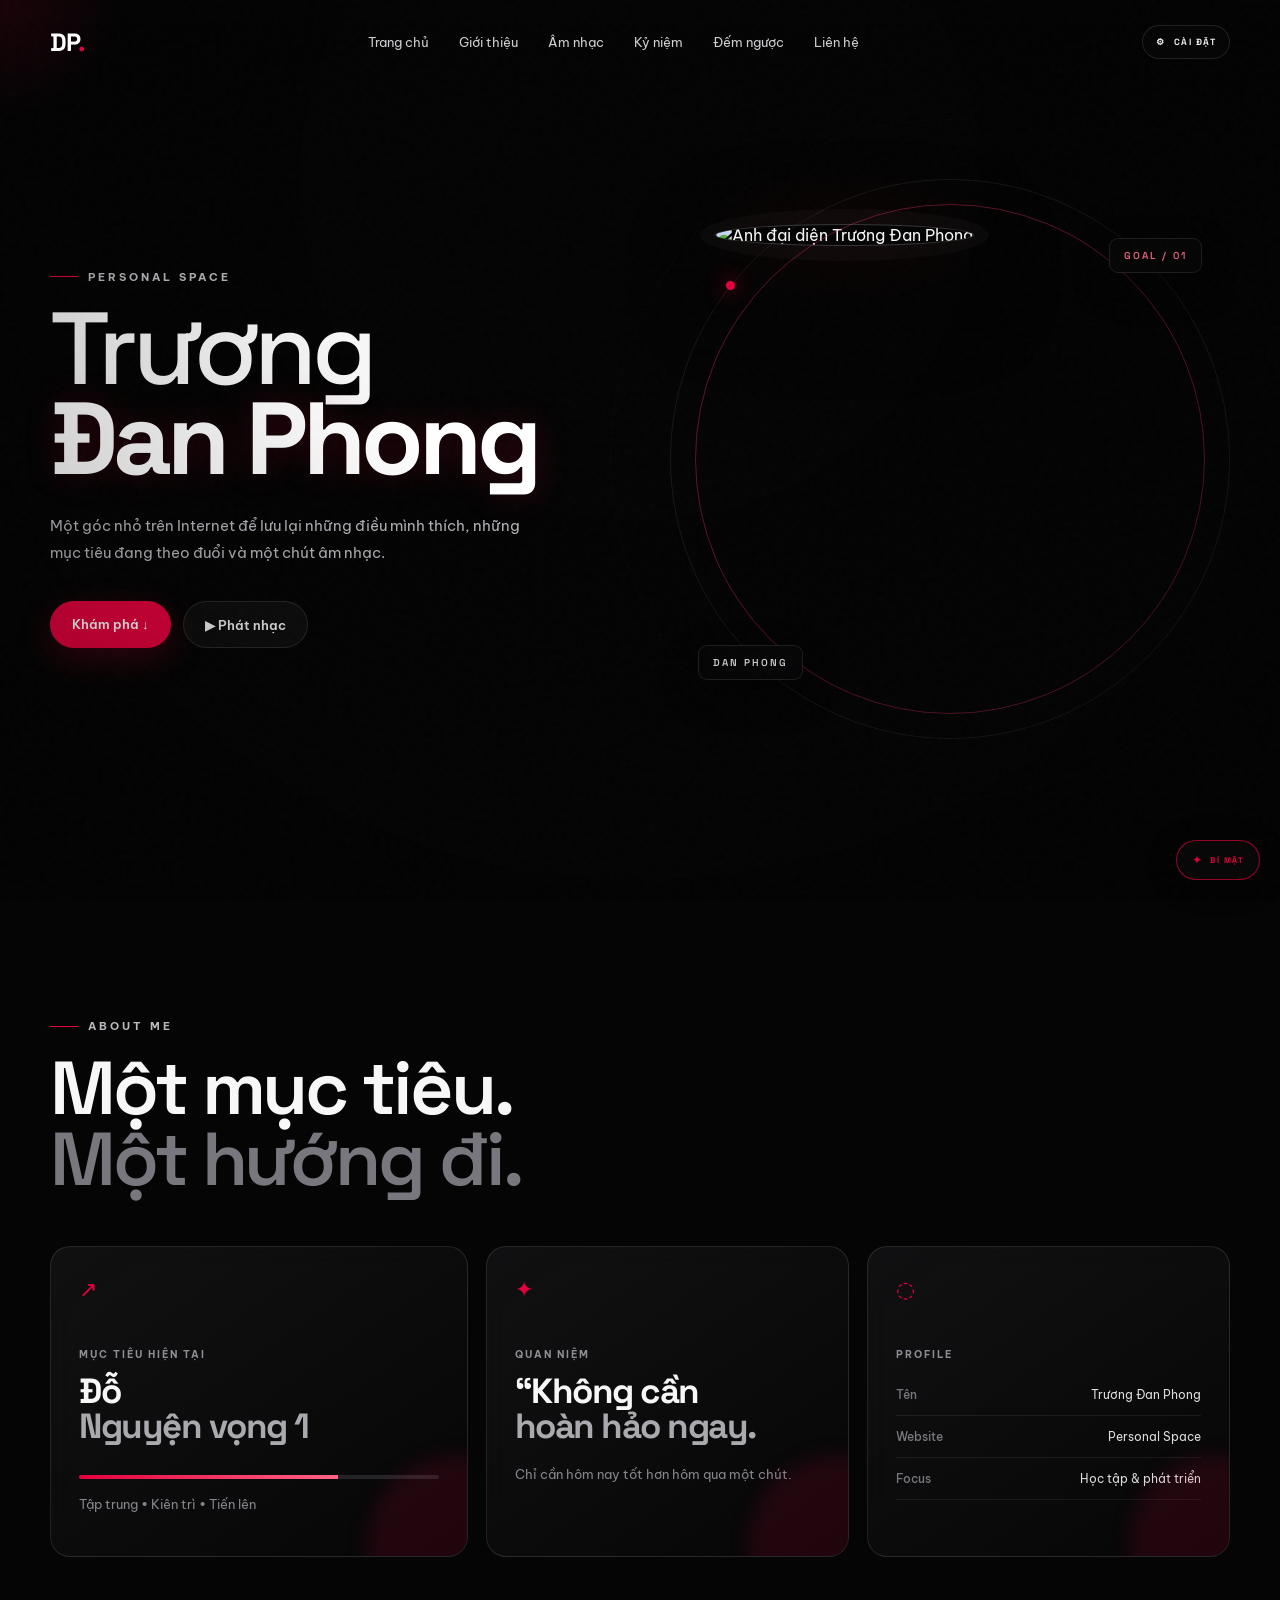
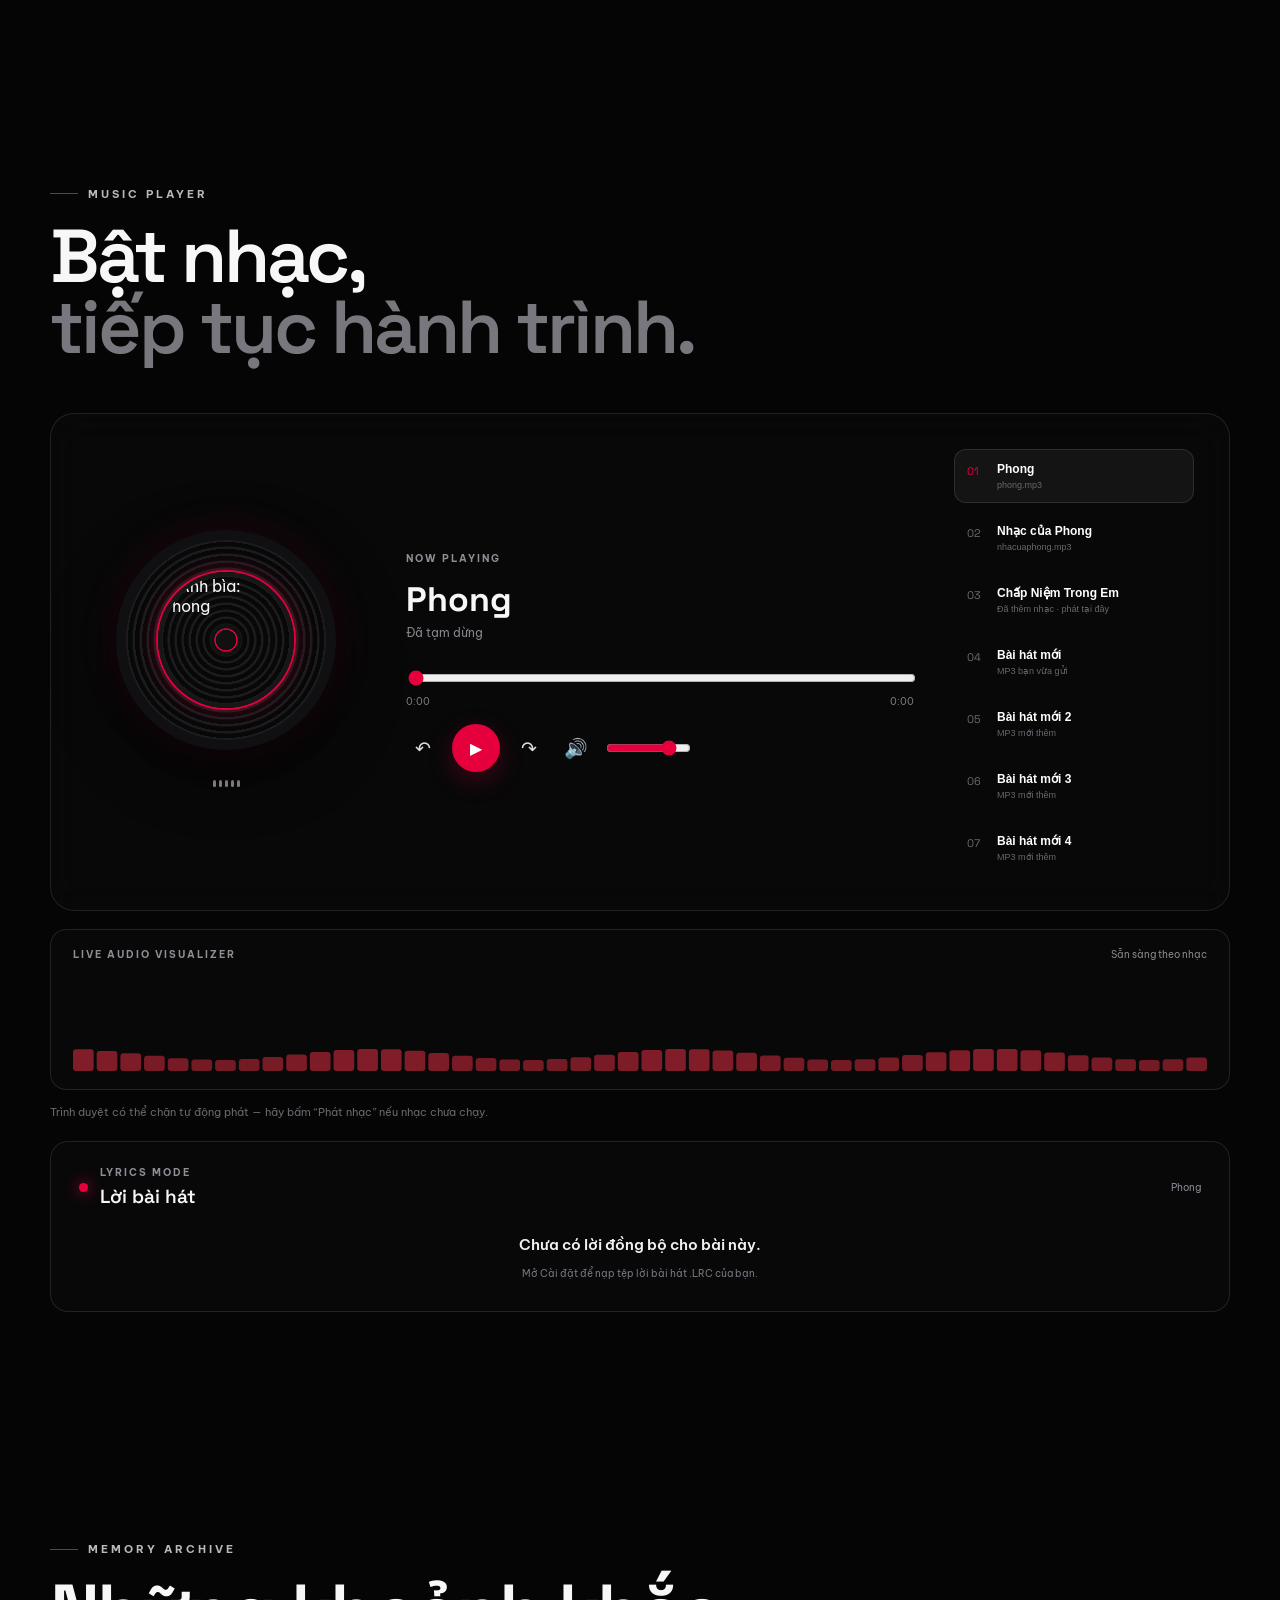
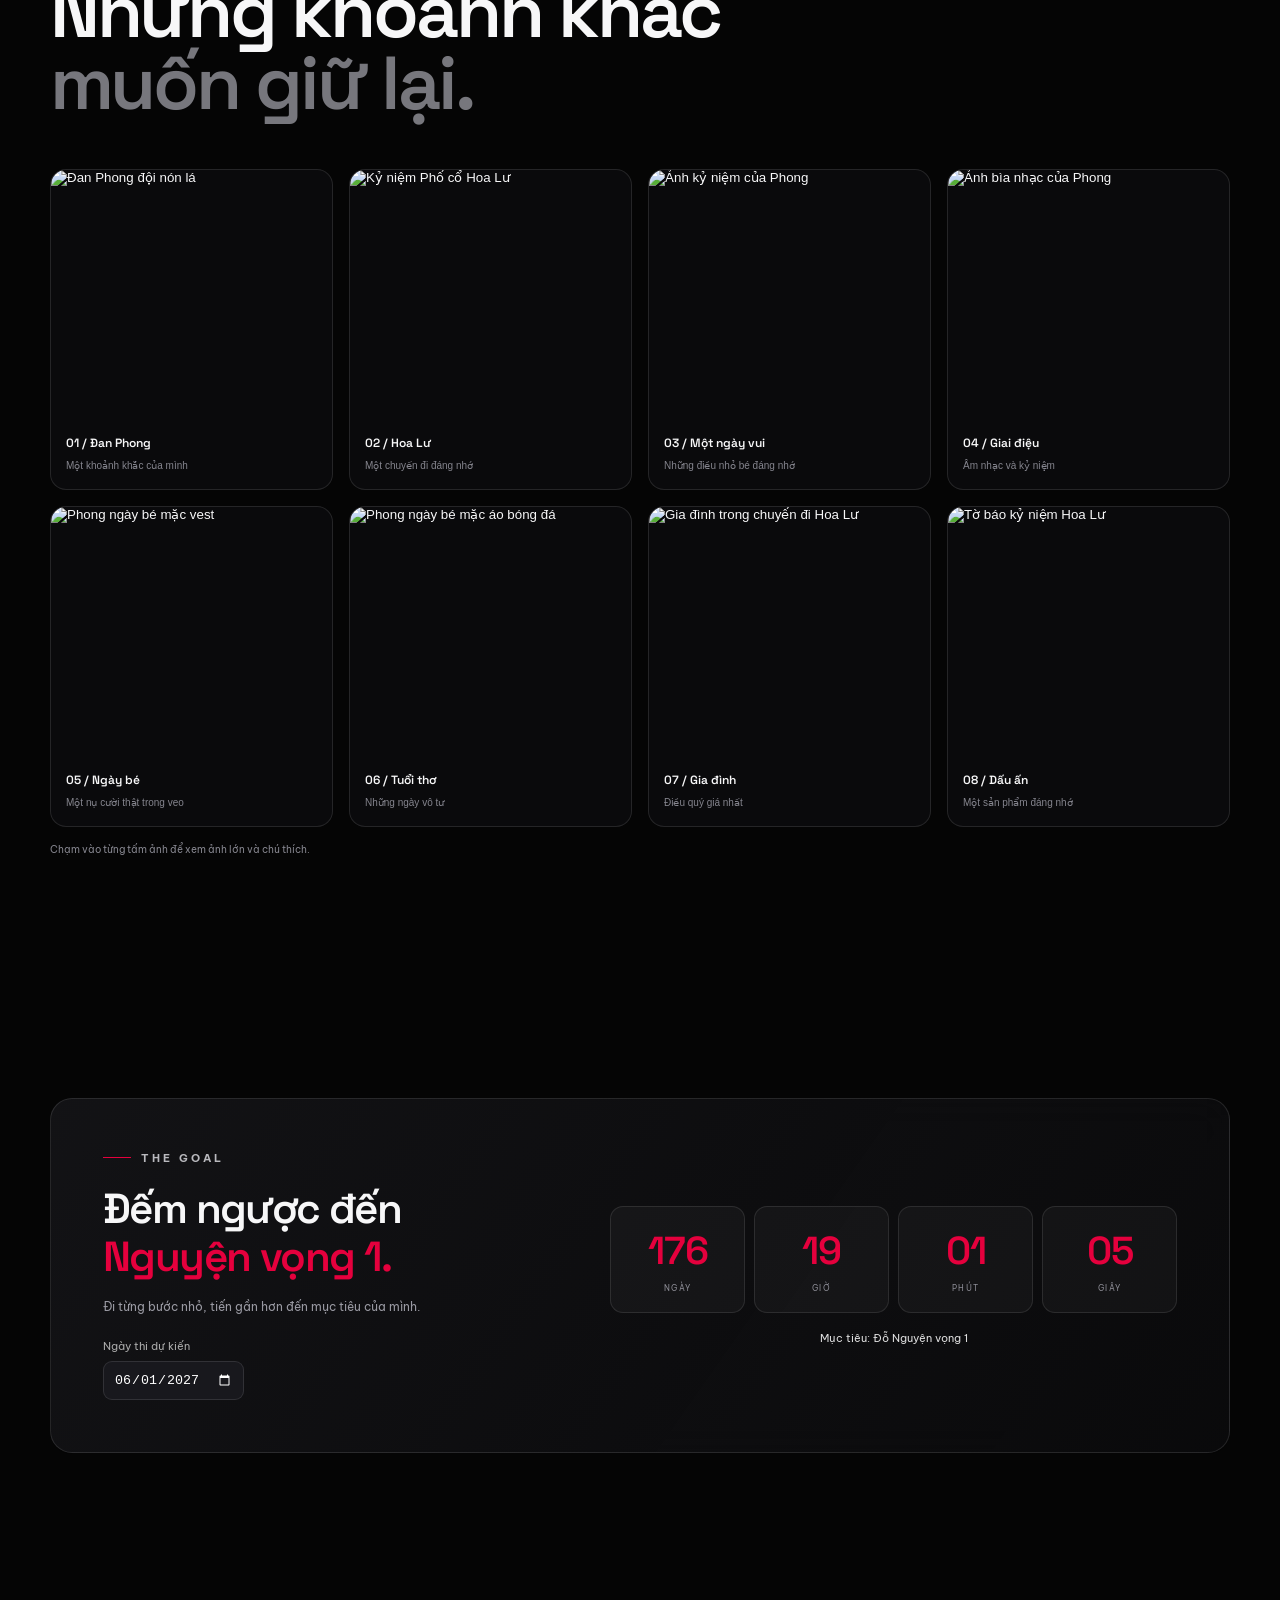
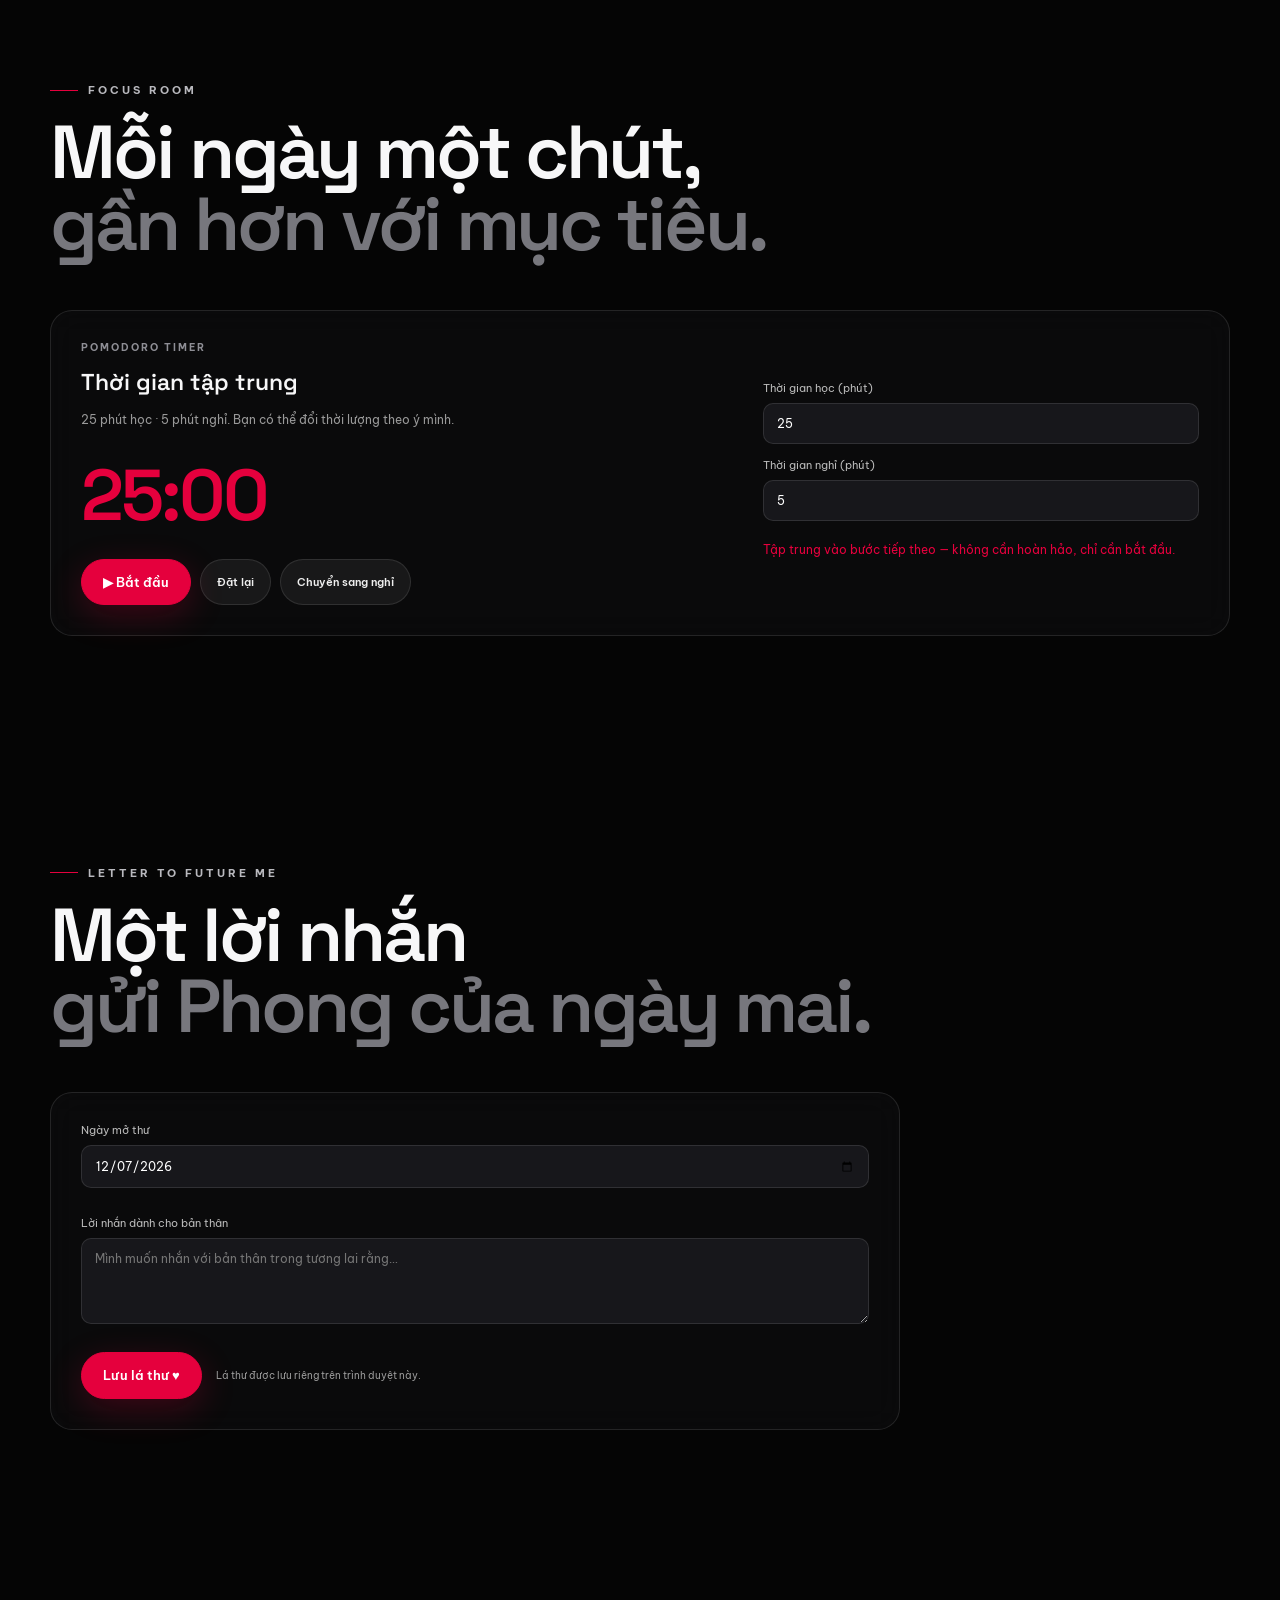
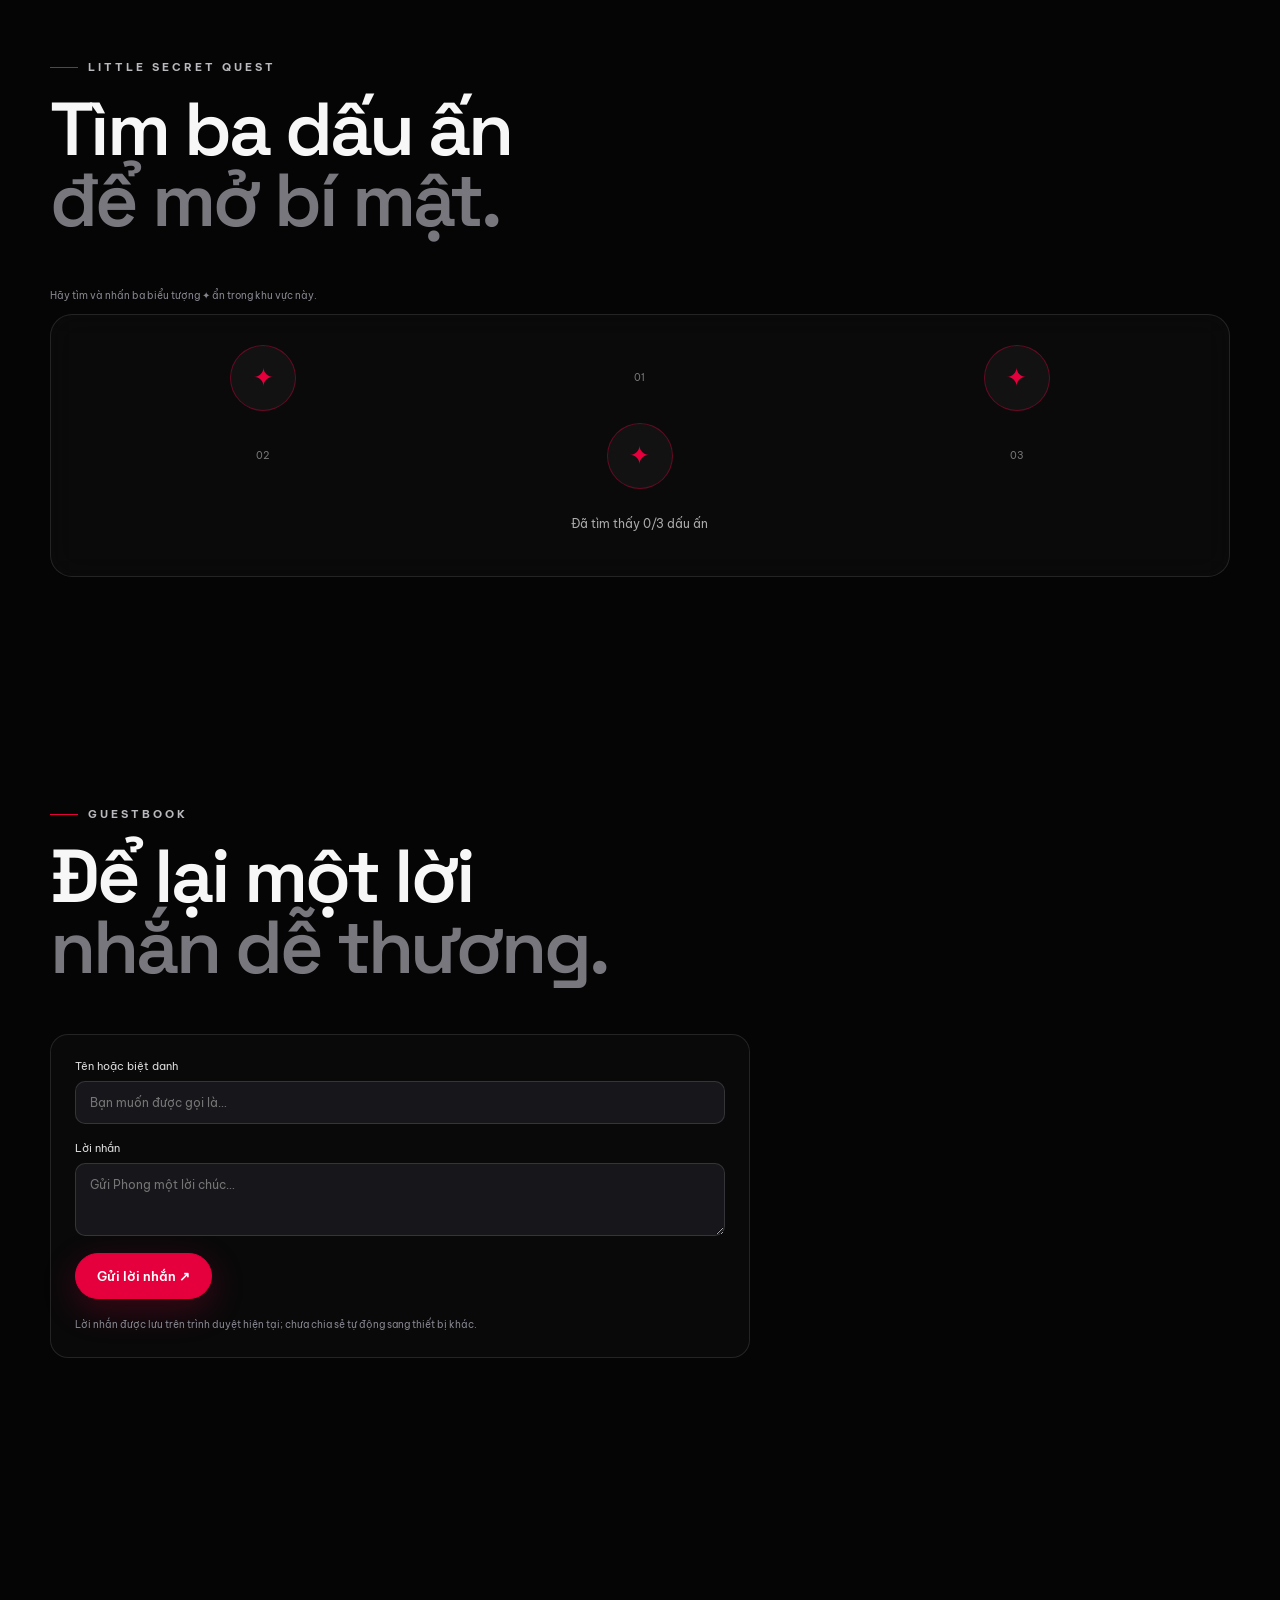
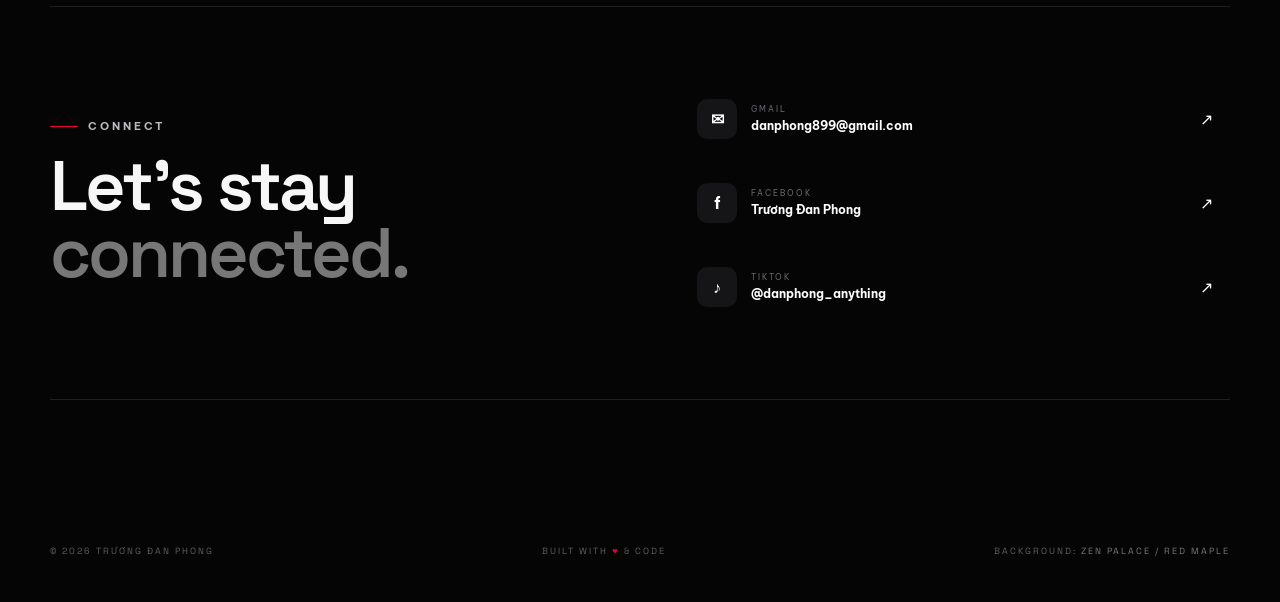
==== index.html @ bc7eecf6 "Add files via upload" ====
<!DOCTYPE html>
<html lang="vi">
<head>
  <meta charset="UTF-8" />
  <meta name="viewport" content="width=device-width, initial-scale=1.0" />
  <meta name="theme-color" content="#090909" />
  <meta name="description" content="Trang cá nhân của Trương Đan Phong." />
  <title>Trương Đan Phong — Personal Space</title>
  <link rel="stylesheet" href="style.css" />
</head>
<body>
  <div class="bg">
    <video class="bg-video" autoplay muted loop playsinline preload="auto">
      <source src="https://moewalls.com/wp-content/uploads/preview/2026/zen-palace-japanese-red-maple-preview.webm" type="video/webm">
    </video>
  </div>
  <div class="noise"></div>
  <div id="petals" aria-hidden="true"></div>
  <div id="cursorGlow" aria-hidden="true"></div>

  <header class="topbar">
    <a class="brand" href="#home">DP<span>.</span></a>
    <nav>
      <a href="#home">Trang chủ</a>
      <a href="#about">Giới thiệu</a>
      <a href="#music">Âm nhạc</a>
      <a href="#memories">Kỷ niệm</a>
      <a href="#countdown">Đếm ngược</a>
      <a href="#contact">Liên hệ</a>
    </nav>
    <div class="topbar-tools"><button class="settings-open" id="openSettings" aria-label="Mở cài đặt">⚙ <span>CÀI ĐẶT</span></button><button class="menu-btn" aria-label="Mở menu">☰</button></div>
  </header>

  <main id="home">
    <section class="hero">
      <div class="hero-copy reveal">
        <p class="eyebrow"><span></span> PERSONAL SPACE</p>
        <h1>Trương<br><strong>Đan Phong</strong></h1>
        <p class="intro">
          Một góc nhỏ trên Internet để lưu lại những điều mình thích,
          những mục tiêu đang theo đuổi và một chút âm nhạc.
        </p>
        <div class="hero-actions">
          <a class="btn primary" href="#about">Khám phá <span>↓</span></a>
          <button class="btn ghost" id="heroPlay">▶ Phát nhạc</button>
        </div>
      </div>

      <div class="hero-visual reveal">
        <div class="orbit orbit-1"></div>
        <div class="orbit orbit-2"></div>
        <div class="avatar-wrap" id="avatarWrap">
          <div class="avatar-ring"></div>
          <img src="assets/avatar.jpg" alt="Ảnh đại diện Trương Đan Phong" class="avatar" />
        </div>
        <div class="floating-tag tag-1">GOAL / 01</div>
        <div class="floating-tag tag-2">DAN PHONG</div>
      </div>
    </section>

    <section class="section about" id="about">
      <div class="section-heading reveal">
        <p class="eyebrow"><span></span> ABOUT ME</p>
        <h2>Một mục tiêu.<br><em>Một hướng đi.</em></h2>
      </div>

      <div class="info-grid">
        <article class="info-card goal-card reveal tilt">
          <div class="card-icon">↗</div>
          <p class="card-label">MỤC TIÊU HIỆN TẠI</p>
          <h3>Đỗ<br><span>Nguyện vọng 1</span></h3>
          <div class="progress"><i></i></div>
          <p class="muted">Tập trung • Kiên trì • Tiến lên</p>
        </article>

        <article class="info-card reveal tilt">
          <div class="card-icon">✦</div>
          <p class="card-label">QUAN NIỆM</p>
          <h3>“Không cần<br><span>hoàn hảo ngay.</span></h3>
          <p class="quote">Chỉ cần hôm nay tốt hơn hôm qua một chút.</p>
        </article>

        <article class="info-card reveal tilt">
          <div class="card-icon">◌</div>
          <p class="card-label">PROFILE</p>
          <div class="mini-row"><b>Tên</b><span>Trương Đan Phong</span></div>
          <div class="mini-row"><b>Website</b><span>Personal Space</span></div>
          <div class="mini-row"><b>Focus</b><span>Học tập & phát triển</span></div>
        </article>
      </div>
    </section>

    <section class="section music" id="music">
      <div class="section-heading reveal">
        <p class="eyebrow"><span></span> MUSIC PLAYER</p>
        <h2>Bật nhạc,<br><em>tiếp tục hành trình.</em></h2>
      </div>

      <div class="player reveal">
        <div class="disc-area">
          <div class="disc" id="disc">
            <img class="disc-photo" id="discPhoto" src="assets/cover-phong.jpg" alt="Ảnh bìa bài đang phát" />
          </div>
          <span class="sound-wave"><i></i><i></i><i></i><i></i><i></i></span>
        </div>

        <div class="player-main">
          <p class="card-label">NOW PLAYING</p>
          <h3 id="trackTitle">Phong</h3>
          <p id="trackStatus">Sẵn sàng phát nhạc</p>

          <div class="progress-wrap">
            <input id="seek" type="range" min="0" max="100" value="0" aria-label="Tiến trình bài hát" />
            <div class="time"><span id="current">0:00</span><span id="duration">0:00</span></div>
          </div>

          <div class="controls">
            <button id="prev" aria-label="Bài trước">↶</button>
            <button id="play" class="play-btn" aria-label="Phát hoặc tạm dừng">▶</button>
            <button id="next" aria-label="Bài tiếp theo">↷</button>
            <button id="mute" aria-label="Tắt tiếng">🔊</button>
            <input id="volume" type="range" min="0" max="1" step="0.01" value="0.8" aria-label="Âm lượng" />
          </div>
        </div>

        <div class="playlist">
          <button class="track active" data-index="0">
            <span>01</span><b>Phong</b><small>phong.mp3</small>
          </button>
          <button class="track" data-index="1">
            <span>02</span><b>Nhạc của Phong</b><small>nhacuaphong.mp3</small>
          </button>
          <button class="track" data-index="2">
            <span>03</span><b>Chấp Niệm Trong Em</b><small>Đã thêm nhạc · phát tại đây</small>
          </button>
          <button class="track" data-index="3">
            <span>04</span><b>Bài hát mới</b><small>MP3 bạn vừa gửi</small>
          </button>
          <button class="track" data-index="4">
            <span>05</span><b>Bài hát mới 2</b><small>MP3 mới thêm</small>
          </button>
          <button class="track" data-index="5">
            <span>06</span><b>Bài hát mới 3</b><small>MP3 mới thêm</small>
          </button>
          <button class="track" data-index="6">
            <span>07</span><b>Bài hát mới 4</b><small>MP3 mới thêm</small>
          </button>
        </div>
      </div>
      <div class="visualizer-panel reveal"><div class="visualizer-heading"><span class="card-label">LIVE AUDIO VISUALIZER</span><span id="visualizerState">Sẵn sàng theo nhạc</span></div><canvas id="audioVisualizer" aria-label="Sóng nhạc chuyển động theo âm thanh"></canvas></div>
      <p class="music-note reveal">Trình duyệt có thể chặn tự động phát — hãy bấm “Phát nhạc” nếu nhạc chưa chạy.</p>
      <div class="lyrics-panel reveal" id="lyricsPanel">
        <div class="lyrics-head"><span class="lyrics-dot"></span><div><p class="card-label">LYRICS MODE</p><h3>Lời bài hát</h3></div><span class="lyrics-track" id="lyricsTrackName">Phong</span></div>
        <div class="lyrics-content" id="lyricsContent" aria-live="polite">Chưa có lời đồng bộ cho bài này.<br><small>Mở Cài đặt để nạp tệp lời bài hát .LRC của bạn.</small></div>
      </div>
    </section>


    <section class="section memories" id="memories">
      <div class="section-heading reveal">
        <p class="eyebrow"><span></span> MEMORY ARCHIVE</p>
        <h2>Những khoảnh khắc<br><em>muốn giữ lại.</em></h2>
      </div>
      <div class="memory-grid">
        <button class="memory-card reveal" data-full="assets/avatar.jpg" data-caption="Một khoảnh khắc của Đan Phong"><img src="assets/avatar.jpg" alt="Đan Phong đội nón lá"><span><b>01 / Đan Phong</b><small>Một khoảnh khắc của mình</small></span></button>
        <button class="memory-card reveal" data-full="assets/memory-hoalu.jpg" data-caption="Kỷ niệm ở Phố cổ Hoa Lư"><img src="assets/memory-hoalu.jpg" alt="Kỷ niệm Phố cổ Hoa Lư"><span><b>02 / Hoa Lư</b><small>Một chuyến đi đáng nhớ</small></span></button>
        <button class="memory-card reveal" data-full="assets/cover-phong.jpg" data-caption="Ảnh bìa cho bài Phong"><img src="assets/cover-phong.jpg" alt="Ảnh kỷ niệm của Phong"><span><b>03 / Một ngày vui</b><small>Những điều nhỏ bé đáng nhớ</small></span></button>
        <button class="memory-card reveal" data-full="assets/cover-nhacuaphong.jpg" data-caption="Một giai điệu gắn với kỷ niệm của Phong"><img src="assets/cover-nhacuaphong.jpg" alt="Ảnh bìa nhạc của Phong"><span><b>04 / Giai điệu</b><small>Âm nhạc và kỷ niệm</small></span></button>
        <button class="memory-card reveal" data-full="assets/memory-child-suit.jpg" data-caption="Phong ngày bé, trong bộ vest nhỏ"><img src="assets/memory-child-suit.jpg" alt="Phong ngày bé mặc vest"><span><b>05 / Ngày bé</b><small>Một nụ cười thật trong veo</small></span></button>
        <button class="memory-card reveal" data-full="assets/memory-child-united.jpg" data-caption="Kỷ niệm tuổi thơ cùng chiếc áo bóng đá"><img src="assets/memory-child-united.jpg" alt="Phong ngày bé mặc áo bóng đá"><span><b>06 / Tuổi thơ</b><small>Những ngày vô tư</small></span></button>
        <button class="memory-card reveal" data-full="assets/memory-family-hoalu.jpg" data-caption="Một chuyến đi đáng nhớ cùng gia đình ở Hoa Lư"><img src="assets/memory-family-hoalu.jpg" alt="Gia đình trong chuyến đi Hoa Lư"><span><b>07 / Gia đình</b><small>Điều quý giá nhất</small></span></button>
        <button class="memory-card reveal" data-full="assets/memory-newspaper.jpg" data-caption="Tờ báo kỷ niệm Phố cổ Hoa Lư"><img src="assets/memory-newspaper.jpg" alt="Tờ báo kỷ niệm Hoa Lư"><span><b>08 / Dấu ấn</b><small>Một sản phẩm đáng nhớ</small></span></button>
      </div>
      <p class="section-hint">Chạm vào từng tấm ảnh để xem ảnh lớn và chú thích.</p>
    </section>

    <section class="section countdown-section" id="countdown">
      <div class="countdown-card reveal">
        <div class="countdown-copy"><p class="eyebrow"><span></span> THE GOAL</p><h2>Đếm ngược đến<br><em>Nguyện vọng 1.</em></h2><p>Đi từng bước nhỏ, tiến gần hơn đến mục tiêu của mình.</p><label class="exam-date-label">Ngày thi dự kiến <input type="date" id="examDate" value="2027-06-01"></label></div>
        <div class="countdown-clock" aria-live="polite"><div><strong id="daysLeft">---</strong><span>NGÀY</span></div><div><strong id="hoursLeft">--</strong><span>GIỜ</span></div><div><strong id="minsLeft">--</strong><span>PHÚT</span></div><div><strong id="secsLeft">--</strong><span>GIÂY</span></div><p id="countdownMessage">Mục tiêu: Đỗ Nguyện vọng 1</p></div>
      </div>
    </section>

    <section class="section focus-section" id="study">
      <div class="section-heading reveal"><p class="eyebrow"><span></span> FOCUS ROOM</p><h2>Mỗi ngày một chút,<br><em>gần hơn với mục tiêu.</em></h2></div>
      <div class="focus-card reveal"><div><p class="card-label">POMODORO TIMER</p><h3 id="pomodoroMode">Thời gian tập trung</h3><p class="focus-hint">25 phút học · 5 phút nghỉ. Bạn có thể đổi thời lượng theo ý mình.</p><div class="pomodoro-time" id="pomodoroDisplay">25:00</div><div class="pomodoro-controls"><button class="btn primary" id="pomodoroStart">▶ Bắt đầu</button><button class="btn secondary" id="pomodoroReset">Đặt lại</button><button class="btn secondary" id="pomodoroModeBtn">Chuyển sang nghỉ</button></div></div><div class="focus-side"><label>Thời gian học (phút)<input id="studyMinutes" type="number" min="1" max="120" value="25"></label><label>Thời gian nghỉ (phút)<input id="breakMinutes" type="number" min="1" max="60" value="5"></label><p id="focusQuote">Tập trung vào bước tiếp theo — không cần hoàn hảo, chỉ cần bắt đầu.</p></div></div>
    </section>

    <section class="section future-letter-section" id="futureLetter">
      <div class="section-heading reveal"><p class="eyebrow"><span></span> LETTER TO FUTURE ME</p><h2>Một lời nhắn<br><em>gửi Phong của ngày mai.</em></h2></div>
      <form class="future-letter-card reveal" id="futureLetterForm"><label>Ngày mở thư<input id="letterDate" type="date" required></label><label>Lời nhắn dành cho bản thân<textarea id="letterText" rows="4" maxlength="1200" placeholder="Mình muốn nhắn với bản thân trong tương lai rằng…" required></textarea></label><div class="future-letter-actions"><button class="btn primary" type="submit">Lưu lá thư ♥</button><span id="letterStatus" aria-live="polite">Lá thư được lưu riêng trên trình duyệt này.</span></div><div id="letterReveal" class="letter-reveal" hidden></div></form>
    </section>

    <section class="section mission-section" id="secretMission">
      <div class="section-heading reveal"><p class="eyebrow"><span></span> LITTLE SECRET QUEST</p><h2>Tìm ba dấu ấn<br><em>để mở bí mật.</em></h2><p class="section-hint">Hãy tìm và nhấn ba biểu tượng ✦ ẩn trong khu vực này.</p></div>
      <div class="mission-card reveal"><button class="mission-star" data-star="0" aria-label="Dấu ấn bí mật thứ nhất">✦</button><span>01</span><button class="mission-star" data-star="1" aria-label="Dấu ấn bí mật thứ hai">✦</button><span>02</span><button class="mission-star" data-star="2" aria-label="Dấu ấn bí mật thứ ba">✦</button><span>03</span><p id="missionStatus">Đã tìm thấy 0/3 dấu ấn</p><div id="missionReward" hidden>✨ Bạn đã mở khóa lời nhắn bí mật: “Phong của tương lai sẽ tự hào vì bạn đã không bỏ cuộc hôm nay.”</div></div>
    </section>

    <section class="section guestbook-section" id="guestbook">
      <div class="section-heading reveal"><p class="eyebrow"><span></span> GUESTBOOK</p><h2>Để lại một lời<br><em>nhắn dễ thương.</em></h2></div>
      <form id="guestbookForm" class="guestbook-form reveal"><label>Tên hoặc biệt danh<input id="guestName" maxlength="40" placeholder="Bạn muốn được gọi là…" required></label><label>Lời nhắn<textarea id="guestMessage" maxlength="240" rows="3" placeholder="Gửi Phong một lời chúc…" required></textarea></label><button class="btn primary" type="submit">Gửi lời nhắn <span>↗</span></button><p class="section-hint">Lời nhắn được lưu trên trình duyệt hiện tại; chưa chia sẻ tự động sang thiết bị khác.</p></form>
      <div id="guestbookList" class="guestbook-list" aria-live="polite"></div>
    </section>

    <div class="memory-lightbox" id="memoryLightbox" aria-hidden="true"><button id="closeMemory" aria-label="Đóng ảnh">×</button><img id="lightboxImage" src="assets/avatar.jpg" alt="Ảnh phóng to"><p id="lightboxCaption"></p></div>
    <button class="secret-button" id="secretButton" aria-label="Mở thông điệp bí mật">✦ <span>BÍ MẬT</span></button>
    <div class="secret-modal" id="secretModal" aria-hidden="true"><div class="secret-card"><button id="closeSecret" aria-label="Đóng">×</button><p class="eyebrow"><span></span> A LITTLE REMINDER</p><h2>Phong, cố lên nhé! ✦</h2><p>Chậm một chút cũng không sao. Miễn là bạn vẫn tiếp tục bước về phía điều mình mong muốn. Chúc bạn đỗ Nguyện vọng 1!</p><button class="btn primary" id="secretOkay">Mình sẽ cố gắng ♥</button></div></div>

    <section class="section contact" id="contact">
      <div class="contact-box reveal">
        <div>
          <p class="eyebrow"><span></span> CONNECT</p>
          <h2>Let's stay<br><em>connected.</em></h2>
        </div>
        <div class="socials">
          <a class="social" href="mailto:danphong899@gmail.com">
            <span class="social-icon">✉</span>
            <span><small>GMAIL</small><b>danphong899@gmail.com</b></span>
            <span>↗</span>
          </a>
          <a class="social" href="https://www.facebook.com/danphong2510" target="_blank" rel="noopener noreferrer">
            <span class="social-icon">f</span>
            <span><small>FACEBOOK</small><b>Trương Đan Phong</b></span>
            <span>↗</span>
          </a>
          <a class="social" href="https://www.tiktok.com/@danphong_anything?_r=1&_t=ZS-9All04KYXDw" target="_blank" rel="noopener noreferrer">
            <span class="social-icon">♪</span>
            <span><small>TIKTOK</small><b>@danphong_anything</b></span>
            <span>↗</span>
          </a>
        </div>
      </div>
    </section>
  </main>

  <footer>
    <span>© 2026 TRƯƠNG ĐAN PHONG</span>
    <span>BUILT WITH <b>♥</b> &amp; CODE</span><span>BACKGROUND: <a href="https://moewalls.com/landscape/zen-palace-japanese-red-maple-live-wallpaper/" target="_blank" rel="noopener noreferrer" style="color:#777;text-decoration:none">ZEN PALACE / RED MAPLE</a></span>
  </footer>


  <div class="settings-backdrop" id="settingsBackdrop" aria-hidden="true">
    <aside class="settings-panel" role="dialog" aria-modal="true" aria-labelledby="settingsTitle">
      <div class="settings-heading"><div><p class="eyebrow"><span></span> PERSONALIZE</p><h2 id="settingsTitle">Không gian của bạn</h2><p>Mọi lựa chọn được lưu riêng trên trình duyệt này.</p></div><button id="closeSettings" class="settings-close" aria-label="Đóng cài đặt">×</button></div>
      <label class="setting-field"><span>Nền video</span><select id="backgroundChoice"><option value="zen">Zen Palace · Red Maple</option><option value="meadow">Lone Tree Meadow</option><option value="cars">Nissan GTR × McLaren</option><option value="none">Không dùng video</option></select></label>
      <label class="setting-field"><span>Màu chủ đạo</span><select id="themeChoice"><option value="red">Đỏ ruby</option><option value="pink">Hồng sakura</option><option value="blue">Xanh băng</option><option value="purple">Tím neon</option><option value="green">Xanh ngọc</option><option value="gold">Vàng champagne</option><option value="white">Trắng bạc</option></select></label>
      <label class="setting-field"><span>Hiệu ứng rơi</span><select id="effectChoice"><option value="sakura">Cánh hoa sakura</option><option value="hearts">Trái tim</option><option value="maple">Lá phong</option><option value="snow">Bông tuyết</option><option value="stars">Ngôi sao</option><option value="embers">Tàn lửa</option><option value="none">Tắt hiệu ứng</option></select></label>
      <div class="setting-toggles"><label><span>Ánh sáng theo chuột</span><input type="checkbox" id="glowChoice" checked></label><label><span>Hiệu ứng 3D</span><input type="checkbox" id="tiltChoice" checked></label></div>
      <div class="setting-field lrc-field"><span>Lời bài hát đồng bộ (.LRC)</span><p>Nạp tệp lời có mốc thời gian để hiển thị theo nhạc. Tệp chỉ được đọc trong trình duyệt của bạn.</p><label class="lrc-upload">Chọn tệp .LRC<input type="file" id="lrcUpload" accept=".lrc,text/plain"></label><small id="lrcStatus">Chưa nạp tệp lời bài hát.</small></div>
      <button class="settings-reset" id="resetSettings">Khôi phục cài đặt mặc định</button>
      <p class="settings-footnote">Cài đặt không làm thay đổi website của người khác.</p>
    </aside>
  </div>

  <audio id="audio"></audio>
  <script src="script.js"></script>
</body>
</html>
---- style.css ----
@import url('https://fonts.googleapis.com/css2?family=Be+Vietnam+Pro:wght@400;500;600;700;800&family=Space+Grotesk:wght@400;500;600;700&display=swap');

:root{
  --red:#e5003d;
  --red2:#ff174f;
  --pink:#ff4d78;
  --black:#050505;
  --panel:rgba(14,14,16,.74);
  --line:rgba(255,255,255,.11);
  --text:#f7f7f8;
  --muted:#a8a8ae;
}
*{box-sizing:border-box}
html{scroll-behavior:smooth}
body{
  margin:0;background:var(--black);color:var(--text);
  font-family:"Be Vietnam Pro",Arial,sans-serif;overflow-x:hidden;
}
body:before{
  content:"";position:fixed;inset:0;pointer-events:none;z-index:40;
  background:radial-gradient(circle at 50% 20%,transparent 0 35%,rgba(0,0,0,.35) 100%);
}
.bg{
  position:fixed;inset:0;z-index:-4;overflow:hidden;background:#050505;
}
.bg-video{
  position:absolute;inset:0;width:100%;height:100%;object-fit:cover;
  filter:saturate(1.12) contrast(1.06);
  transform:scale(1.035);
}

.bg:after{
  content:"";position:absolute;inset:0;
  background:linear-gradient(180deg,rgba(0,0,0,.28),#050505 88%);
}
.noise{
  position:fixed;inset:0;z-index:50;pointer-events:none;opacity:.035;
  background-image:url("data:image/svg+xml,%3Csvg viewBox='0 0 180 180' xmlns='http://www.w3.org/2000/svg'%3E%3Cfilter id='n'%3E%3CfeTurbulence type='fractalNoise' baseFrequency='.85' numOctaves='4' stitchTiles='stitch'/%3E%3C/filter%3E%3Crect width='100%25' height='100%25' filter='url(%23n)' opacity='.55'/%3E%3C/svg%3E");
}
#cursorGlow{
  position:fixed;width:260px;height:260px;border-radius:50%;pointer-events:none;
  background:radial-gradient(circle,rgba(229,0,61,.12),transparent 65%);
  transform:translate(-50%,-50%);z-index:2;mix-blend-mode:screen;
}
#petals{position:fixed;inset:0;pointer-events:none;z-index:35;overflow:hidden}
.petal{
  position:absolute;top:-30px;width:11px;height:16px;background:#ff6c91;
  border-radius:70% 30% 70% 30%;opacity:.75;filter:drop-shadow(0 0 4px rgba(255,50,100,.5));
  animation:fall linear infinite;
}
@keyframes fall{
  0%{transform:translate3d(0,-40px,0) rotate(0deg)}
  25%{transform:translate3d(55px,28vh,0) rotate(110deg)}
  50%{transform:translate3d(-35px,55vh,0) rotate(220deg)}
  75%{transform:translate3d(65px,80vh,0) rotate(300deg)}
  100%{transform:translate3d(-20px,112vh,0) rotate(420deg)}
}
.topbar{
  width:min(1180px,calc(100% - 48px));margin:0 auto;padding:25px 0;
  display:flex;align-items:center;justify-content:space-between;position:relative;z-index:60;
}
.brand{font-family:"Space Grotesk";font-weight:800;font-size:25px;color:white;text-decoration:none;letter-spacing:-1px}
.brand span{color:var(--red)}
nav{display:flex;gap:30px}
nav a{color:#cfcfd3;text-decoration:none;font-size:13px;transition:.25s}
nav a:hover{color:white}
.menu-btn{display:none;background:none;border:0;color:white;font-size:23px}
main{width:min(1180px,calc(100% - 48px));margin:auto}
.hero{min-height:calc(100vh - 80px);display:grid;grid-template-columns:1fr 1fr;align-items:center;gap:60px;padding:30px 0 100px}
.eyebrow{font-size:11px;letter-spacing:3px;color:#b9b9be;font-weight:700;margin:0 0 20px;display:flex;align-items:center;gap:10px}
.eyebrow span{display:inline-block;width:28px;height:1px;background:var(--red)}
.hero h1{font-family:"Space Grotesk";font-size:clamp(55px,8vw,105px);line-height:.88;letter-spacing:-5px;margin:0 0 28px;font-weight:500}
.hero h1 strong{font-weight:800;color:#fff;text-shadow:0 0 35px rgba(229,0,61,.2)}
.intro{max-width:500px;color:#b7b7bd;line-height:1.8;font-size:15px}
.hero-actions{display:flex;gap:12px;margin-top:35px}
.btn{padding:14px 21px;border-radius:100px;text-decoration:none;border:1px solid var(--line);font:600 13px "Be Vietnam Pro";cursor:pointer;transition:.25s}
.btn.primary{background:var(--red);color:#fff;border-color:var(--red);box-shadow:0 10px 35px rgba(229,0,61,.24)}
.btn.primary:hover{transform:translateY(-3px);box-shadow:0 14px 42px rgba(229,0,61,.36)}
.btn.ghost{background:rgba(255,255,255,.04);color:#eee}
.btn.ghost:hover{background:rgba(255,255,255,.09);transform:translateY(-3px)}
.hero-visual{height:650px;position:relative;display:flex;align-items:center;justify-content:center}
.avatar-wrap{width:min(470px,80vw);aspect-ratio:1;border-radius:50%;position:relative;transform-style:preserve-3d;transition:transform .15s ease;z-index:2}
.avatar{width:100%;height:100%;object-fit:cover;border-radius:50%;border:1px solid rgba(255,255,255,.2);box-shadow:0 0 0 15px rgba(255,255,255,.025),0 35px 100px rgba(0,0,0,.65),0 0 80px rgba(229,0,61,.18)}
.avatar-ring{position:absolute;inset:-20px;border:1px solid rgba(255,55,100,.35);border-radius:50%;animation:spin 16s linear infinite}
.avatar-ring:after{content:"";position:absolute;width:9px;height:9px;background:var(--red);border-radius:50%;top:15%;left:6%;box-shadow:0 0 20px var(--red)}
@keyframes spin{to{transform:rotate(360deg)}}
.orbit{position:absolute;border:1px solid rgba(255,255,255,.08);border-radius:50%;width:560px;height:560px}
.orbit-1{animation:spin 25s linear infinite}
.orbit-2{width:680px;height:680px;border-style:dashed;opacity:.4;animation:spin 35s linear infinite reverse}
.floating-tag{position:absolute;z-index:4;background:rgba(8,8,9,.8);border:1px solid var(--line);backdrop-filter:blur(14px);padding:10px 14px;border-radius:9px;font:600 10px "Space Grotesk";letter-spacing:2px;box-shadow:0 15px 35px rgba(0,0,0,.35)}
.tag-1{top:16%;right:5%;color:#ff6b8d}
.tag-2{bottom:16%;left:5%;color:#ddd}
.section{padding:115px 0}
.section-heading h2{font-family:"Space Grotesk";font-size:clamp(42px,6vw,75px);line-height:.95;letter-spacing:-3px;margin:0 0 50px;font-weight:600}
.section-heading h2 em{font-style:normal;color:#77777d}
.info-grid{display:grid;grid-template-columns:1.15fr 1fr 1fr;gap:18px}
.info-card{min-height:310px;border:1px solid var(--line);background:linear-gradient(145deg,rgba(20,20,22,.82),rgba(7,7,8,.68));backdrop-filter:blur(14px);padding:28px;border-radius:20px;position:relative;overflow:hidden;transition:transform .18s ease,border-color .3s,box-shadow .3s}
.info-card:hover{border-color:rgba(255,50,90,.45);box-shadow:0 25px 70px rgba(0,0,0,.35)}
.info-card:after{content:"";position:absolute;width:180px;height:180px;border-radius:50%;right:-80px;bottom:-80px;background:rgba(229,0,61,.12);filter:blur(10px)}
.card-icon{font-size:22px;color:var(--red);margin-bottom:45px}
.card-label{font-size:10px;letter-spacing:2px;color:#8e8e95;font-weight:700;margin:0 0 13px}
.info-card h3{font-family:"Space Grotesk";font-size:35px;line-height:1.02;margin:0 0 18px;letter-spacing:-1.5px}
.info-card h3 span{color:#a9a9ae}
.muted,.quote{color:#85858c;font-size:13px;line-height:1.7}
.progress{height:4px;background:#242428;border-radius:10px;overflow:hidden;margin:30px 0 14px}
.progress i{display:block;width:72%;height:100%;background:linear-gradient(90deg,var(--red),#ff6388);animation:progress 1.6s ease both}
@keyframes progress{from{width:0}to{width:72%}}
.mini-row{display:flex;justify-content:space-between;gap:15px;padding:13px 0;border-bottom:1px solid rgba(255,255,255,.07);font-size:12px}
.mini-row b{color:#77777d;font-weight:500}.mini-row span{text-align:right;color:#ddd}
.player{display:grid;grid-template-columns:280px 1fr 240px;gap:40px;align-items:center;border:1px solid var(--line);background:rgba(10,10,11,.78);backdrop-filter:blur(18px);padding:35px;border-radius:24px}
.disc-area{display:flex;flex-direction:column;align-items:center;gap:22px}
.disc{width:220px;height:220px;border-radius:50%;background:
  radial-gradient(circle at 50% 50%,#111 0 7%,#e5003d 7.5% 8%,#121212 8.5% 11%,transparent 11.5%),
  repeating-radial-gradient(circle,#1c1c1f 0 2px,#080809 3px 7px);
  border:10px solid #101012;box-shadow:0 20px 60px rgba(0,0,0,.5),0 0 40px rgba(229,0,61,.12)}
.disc.playing{animation:spin 4s linear infinite}
.disc-hole{position:absolute}
.sound-wave{height:22px;display:flex;align-items:center;gap:3px}
.sound-wave i{width:3px;height:7px;background:#8e8e94;border-radius:3px}
.player:has(.disc.playing) .sound-wave i{animation:wave .8s ease-in-out infinite alternate}
.sound-wave i:nth-child(2){animation-delay:.1s}.sound-wave i:nth-child(3){animation-delay:.2s}.sound-wave i:nth-child(4){animation-delay:.3s}.sound-wave i:nth-child(5){animation-delay:.4s}
@keyframes wave{to{height:20px;background:var(--red)}}
.player-main h3{font:700 34px "Space Grotesk";margin:0 0 4px}
.player-main p:not(.card-label){font-size:12px;color:#85858c;margin:0}
.progress-wrap{margin:28px 0 16px}
#seek,#volume{accent-color:var(--red);cursor:pointer}
#seek{width:100%}.time{display:flex;justify-content:space-between;color:#77777e;font-size:10px;margin-top:5px}
.controls{display:flex;align-items:center;gap:12px}
.controls button{border:0;background:transparent;color:#ddd;cursor:pointer;font-size:19px;width:34px;height:34px;border-radius:50%;transition:.2s}
.controls button:hover{color:white;background:rgba(255,255,255,.08)}
.controls .play-btn{width:48px;height:48px;background:var(--red);color:white;font-size:16px;box-shadow:0 8px 25px rgba(229,0,61,.25)}
#volume{width:85px}
.playlist{display:flex;flex-direction:column;gap:8px}
.track{display:grid;grid-template-columns:30px 1fr;grid-template-rows:auto auto;text-align:left;background:transparent;border:1px solid transparent;border-radius:12px;padding:12px;cursor:pointer;color:white}
.track span{grid-row:1/3;color:#6c6c73;font:11px "Space Grotesk";padding-top:2px}
.track b{font-size:12px}.track small{font-size:9px;color:#666970;margin-top:4px}
.track.active,.track:hover{background:rgba(255,255,255,.05);border-color:var(--line)}
.track.active span{color:var(--red)}
.music-note{font-size:11px;color:#68686e;margin-top:15px}
.contact-box{display:grid;grid-template-columns:1fr 1fr;gap:80px;align-items:center;border-top:1px solid var(--line);border-bottom:1px solid var(--line);padding:75px 0}
.contact-box h2{font:600 clamp(45px,6vw,70px) "Space Grotesk";line-height:.95;letter-spacing:-3px;margin:0}
.contact-box h2 em{color:#777;font-style:normal}
.socials{display:flex;flex-direction:column;gap:10px}
.social{display:grid;grid-template-columns:42px 1fr auto;align-items:center;gap:12px;padding:16px;border:1px solid transparent;border-radius:14px;color:white;text-decoration:none;transition:.25s}
.social:hover{background:rgba(255,255,255,.045);border-color:var(--line);transform:translateX(6px)}
.social-icon{width:40px;height:40px;display:grid;place-items:center;border-radius:10px;background:#151518;color:#fff;font-weight:700}
.social small,.social b{display:block}.social small{font-size:8px;letter-spacing:2px;color:#666970;margin-bottom:4px}.social b{font-size:12px}
footer{width:min(1180px,calc(100% - 48px));margin:auto;padding:30px 0 45px;display:flex;justify-content:space-between;color:#5f5f65;font:9px "Space Grotesk";letter-spacing:2px}
footer b{color:var(--red)}
.reveal{opacity:0;transform:translateY(30px);transition:opacity .8s ease,transform .8s ease}
.reveal.show{opacity:1;transform:none}
@media(max-width:900px){
  nav{display:none}.menu-btn{display:block}
  .hero{grid-template-columns:1fr;padding-top:55px;text-align:center}
  .hero .eyebrow,.hero-actions{justify-content:center}.intro{margin:auto}
  .hero-visual{height:470px}.avatar-wrap{width:330px}.orbit{width:390px;height:390px}.orbit-2{width:470px;height:470px}
  .info-grid{grid-template-columns:1fr}
  .player{grid-template-columns:1fr;text-align:center}.player-main .card-label{justify-content:center}.controls{justify-content:center}
  .playlist{display:grid;grid-template-columns:1fr 1fr;text-align:left}
  .contact-box{grid-template-columns:1fr;gap:30px}
}
@media(max-width:560px){
  .topbar,main,footer{width:min(100% - 28px,1180px)}
  .hero h1{font-size:58px;letter-spacing:-3px}.section{padding:80px 0}
  .hero-visual{height:390px}.avatar-wrap{width:260px}.orbit{width:300px;height:300px}.orbit-2{width:350px;height:350px}
  .floating-tag{font-size:8px}.tag-1{right:0}.tag-2{left:0}
  .player{padding:24px 18px}.disc{width:180px;height:180px}
  .playlist{grid-template-columns:1fr}
  footer{flex-direction:column;gap:10px}
}


/* Add-on personalization layer: existing layout and visual identity remain intact. */
:root{--red:#e5003d;--red2:#ff174f;--pink:#ff4d78}
.topbar-tools{display:flex;align-items:center;gap:12px}
.settings-open{display:inline-flex;align-items:center;gap:8px;padding:10px 13px;border:1px solid var(--line);border-radius:999px;background:rgba(10,10,12,.58);backdrop-filter:blur(12px);color:#eee;font:700 9px "Space Grotesk",sans-serif;letter-spacing:1.5px;cursor:pointer;transition:.25s}
.settings-open:hover{border-color:var(--red);color:white;box-shadow:0 0 24px color-mix(in srgb,var(--red) 20%,transparent)}
.settings-open:first-letter{font-size:15px}
.settings-backdrop{position:fixed;inset:0;z-index:100;display:flex;justify-content:flex-end;background:rgba(0,0,0,.55);backdrop-filter:blur(7px);opacity:0;visibility:hidden;transition:opacity .25s,visibility .25s}
.settings-backdrop.open{opacity:1;visibility:visible}
.settings-panel{width:min(440px,100%);height:100%;overflow:auto;padding:30px 28px 26px;background:rgba(12,12,15,.97);border-left:1px solid rgba(255,255,255,.12);box-shadow:-24px 0 80px rgba(0,0,0,.35);transform:translateX(30px);transition:transform .28s;color:var(--text)}
.settings-backdrop.open .settings-panel{transform:none}
.settings-heading{display:flex;align-items:flex-start;justify-content:space-between;gap:16px;margin-bottom:28px}
.settings-heading .eyebrow{margin-bottom:12px}.settings-heading h2{font:600 28px "Space Grotesk",sans-serif;letter-spacing:-1px;margin:0 0 8px}.settings-heading p:not(.eyebrow){color:#888891;font-size:11px;line-height:1.7;margin:0}
.settings-close{width:38px;height:38px;border:1px solid var(--line);border-radius:50%;background:transparent;color:#fff;font-size:25px;cursor:pointer;flex:none}
.setting-field{display:flex;flex-direction:column;gap:10px;margin:0 0 21px;color:#e8e8ec;font-size:12px;font-weight:600}
.setting-field select{width:100%;appearance:none;border:1px solid rgba(255,255,255,.13);border-radius:11px;padding:13px 40px 13px 14px;background:linear-gradient(45deg,transparent 50%,#999 50%) calc(100% - 19px) 50%/5px 5px no-repeat,linear-gradient(135deg,#999 50%,transparent 50%) calc(100% - 14px) 50%/5px 5px no-repeat,#18181c;color:#f7f7f8;font:500 12px "Be Vietnam Pro",sans-serif;outline:none}
.setting-field select:focus{border-color:var(--red)}
.setting-toggles{border:1px solid var(--line);border-radius:13px;padding:4px 14px;margin-bottom:23px}
.setting-toggles label{display:flex;justify-content:space-between;align-items:center;gap:16px;padding:13px 0;color:#dedee2;font-size:12px}.setting-toggles label+label{border-top:1px solid rgba(255,255,255,.07)}
.setting-toggles input{accent-color:var(--red);width:17px;height:17px}
.lrc-field p{font-size:10px;font-weight:400;line-height:1.7;color:#85858e;margin:0}
.lrc-upload{display:inline-flex;align-items:center;justify-content:center;padding:12px 15px;border:1px dashed rgba(255,255,255,.23);border-radius:10px;color:#eee;background:rgba(255,255,255,.035);cursor:pointer;font-size:11px}
.lrc-upload input{display:none}.lrc-field small{font-size:10px;color:#7d7d86;font-weight:400}
.settings-reset{width:100%;border:1px solid rgba(255,255,255,.15);border-radius:11px;padding:13px;background:transparent;color:#ddd;font:600 11px "Be Vietnam Pro",sans-serif;cursor:pointer;transition:.2s}.settings-reset:hover{border-color:var(--red);color:white}
.settings-footnote{font-size:10px;color:#666670;text-align:center;line-height:1.7;margin:14px 0 0}
.lyrics-panel{margin:22px 0 0;padding:24px 28px;border:1px solid var(--line);border-radius:18px;background:rgba(12,12,14,.63);backdrop-filter:blur(15px)}
.lyrics-head{display:flex;align-items:center;gap:12px}.lyrics-dot{width:9px;height:9px;border-radius:50%;background:var(--red);box-shadow:0 0 15px var(--red)}.lyrics-head .card-label{margin:0 0 5px}.lyrics-head h3{font:600 19px "Space Grotesk",sans-serif;margin:0}.lyrics-track{margin-left:auto;font-size:10px;color:#898992}
.lyrics-content{min-height:58px;padding:22px 0 2px;text-align:center;color:#f0f0f2;font-size:15px;font-weight:600;line-height:1.8;white-space:pre-line}.lyrics-content small{font-size:10px;font-weight:400;color:#777780}
.lyric-line{display:block;opacity:.35;transform:scale(.98);transition:.25s}.lyric-line.active{opacity:1;color:var(--red);transform:scale(1.02);text-shadow:0 0 18px color-mix(in srgb,var(--red) 35%,transparent)}
/* Personal color presets */
body[data-theme="pink"]{--red:#f0529c;--red2:#ff75ba;--pink:#ff8dc8}
body[data-theme="blue"]{--red:#37baff;--red2:#61d1ff;--pink:#85e1ff}
body[data-theme="purple"]{--red:#a855f7;--red2:#c084fc;--pink:#d8a8ff}
body[data-theme="green"]{--red:#2dd4a4;--red2:#4be7bc;--pink:#85f5d3}
body[data-theme="gold"]{--red:#d8ad54;--red2:#f0cb78;--pink:#ffe1a0}
body[data-theme="white"]{--red:#d9dce5;--red2:#fff;--pink:#f4f4fa}
body[data-theme="blue"] #cursorGlow{background:radial-gradient(circle,rgba(55,186,255,.13),transparent 65%)}
body[data-theme="purple"] #cursorGlow{background:radial-gradient(circle,rgba(168,85,247,.13),transparent 65%)}
body[data-theme="green"] #cursorGlow{background:radial-gradient(circle,rgba(45,212,164,.13),transparent 65%)}
body.effects-off #petals{display:none}body.glow-off #cursorGlow{display:none}body.tilt-off .tilt{transform:none!important}
.bg-video.is-hidden{display:none}
#petals .petal.effect-heart{width:auto;height:auto;background:none;border-radius:0;filter:drop-shadow(0 0 4px color-mix(in srgb,var(--red) 55%,transparent))}
#petals .petal.effect-maple{width:13px;height:13px;background:#e86d45;border-radius:2px 80% 2px 80%;filter:drop-shadow(0 0 4px rgba(255,120,50,.3))}
#petals .petal.effect-snow{width:5px;height:5px;background:#fff;border-radius:50%;filter:drop-shadow(0 0 5px #b9e7ff)}
#petals .petal.effect-stars{width:auto;height:auto;background:none;border-radius:0;color:#ffe8a0;filter:drop-shadow(0 0 5px #ffe8a0)}
#petals .petal.effect-embers{width:5px;height:9px;background:#ff8b45;border-radius:50%;filter:drop-shadow(0 0 6px #ff4d20)}
@media(max-width:900px){.settings-open span{display:none}.settings-open{padding:9px 11px}.settings-panel{padding:25px 22px}}
@media(max-width:560px){.topbar-tools{gap:8px}.settings-open{font-size:14px}.lyrics-panel{padding:20px 17px}.lyrics-content{font-size:13px}}

/* Photo label in the rotating vinyl */
.disc { position:relative; overflow:hidden; }
.disc-photo {
  position:absolute;
  z-index:2;
  width:140px;
  height:140px;
  left:50%;
  top:50%;
  transform:translate(-50%,-50%);
  object-fit:cover;
  border-radius:50%;
  border:4px solid #171719;
  box-shadow:0 0 0 2px var(--red), 0 0 22px rgba(229,0,61,.35);
  pointer-events:none;
}
.external-track {
  display:flex;
  width:100%;
  text-align:left;
  color:inherit;
  text-decoration:none;
  cursor:pointer;
}
.external-track:hover { border-color:rgba(255,50,90,.45); }

/* Larger, track-specific record label */
.disc-photo{width:140px;height:140px;max-width:68%;max-height:68%;object-fit:cover;}
@media(max-width:600px){.disc-photo{width:120px;height:120px;}}


/* Feature additions: memory gallery, countdown, guestbook and secret note */
.memory-grid{display:grid;grid-template-columns:repeat(4,minmax(0,1fr));gap:16px}
.memory-card{padding:0;text-align:left;overflow:hidden;border:1px solid var(--line);border-radius:16px;background:rgba(13,13,16,.72);color:var(--text);cursor:pointer;transition:transform .25s,border-color .25s,box-shadow .25s}
.memory-card:hover{transform:translateY(-5px);border-color:var(--red);box-shadow:0 18px 50px rgba(0,0,0,.28)}
.memory-card img{display:block;width:100%;height:250px;object-fit:cover;transition:transform .45s}.memory-card:hover img{transform:scale(1.04)}
.memory-card span{display:flex;flex-direction:column;gap:6px;padding:15px}.memory-card b{font:600 12px "Space Grotesk",sans-serif}.memory-card small,.section-hint{color:#85858e;font-size:10px;line-height:1.7}.section-hint{margin-top:14px}
.memory-lightbox{position:fixed;inset:0;z-index:120;display:flex;flex-direction:column;align-items:center;justify-content:center;gap:14px;padding:30px;background:rgba(0,0,0,.92);backdrop-filter:blur(12px);opacity:0;visibility:hidden;transition:.25s}.memory-lightbox.open{opacity:1;visibility:visible}.memory-lightbox img{max-width:min(90vw,1000px);max-height:78vh;object-fit:contain;border-radius:12px;box-shadow:0 20px 80px #000}.memory-lightbox p{color:#eee;font-size:13px;margin:0}.memory-lightbox button,.secret-card>button:first-child{position:absolute;right:24px;top:20px;width:42px;height:42px;border:1px solid #555;border-radius:50%;background:#141414;color:#fff;font-size:28px;cursor:pointer}
.countdown-card{display:grid;grid-template-columns:1fr 1.2fr;gap:35px;align-items:center;padding:clamp(24px,5vw,52px);border:1px solid var(--line);border-radius:22px;background:linear-gradient(125deg,rgba(20,20,23,.92),rgba(12,12,14,.72));backdrop-filter:blur(18px)}.countdown-copy h2{font:600 clamp(28px,4vw,42px)/1.15 "Space Grotesk",sans-serif;letter-spacing:-1.6px;margin:10px 0 14px}.countdown-copy h2 em{color:var(--red);font-style:normal}.countdown-copy>p:not(.eyebrow){color:#9999a2;font-size:12px;line-height:1.8}.exam-date-label{display:flex;flex-direction:column;gap:8px;margin-top:22px;color:#aaa;font-size:11px}.exam-date-label input{width:max-content;max-width:100%;color:#fff;background:#18181d;border:1px solid var(--line);padding:10px;border-radius:9px;color-scheme:dark}
.countdown-clock{display:grid;grid-template-columns:repeat(4,minmax(0,1fr));gap:9px}.countdown-clock>div{padding:19px 8px;border:1px solid rgba(255,255,255,.1);border-radius:13px;background:rgba(255,255,255,.035);text-align:center}.countdown-clock strong{display:block;color:var(--red);font:600 clamp(23px,3.4vw,39px) "Space Grotesk",sans-serif;letter-spacing:-1px}.countdown-clock span{display:block;margin-top:8px;color:#8d8d96;font-size:8px;letter-spacing:1.5px}.countdown-clock>p{grid-column:1/-1;text-align:center;color:#ddd;font-size:11px;margin:9px 0 0}
.guestbook-form{max-width:700px;padding:24px;border:1px solid var(--line);border-radius:18px;background:rgba(12,12,14,.7);display:grid;gap:17px}.guestbook-form label{display:grid;gap:8px;color:#ddd;font-size:11px}.guestbook-form input,.guestbook-form textarea{width:100%;box-sizing:border-box;border:1px solid rgba(255,255,255,.13);border-radius:10px;padding:13px 14px;background:#17171b;color:#fff;font:12px "Be Vietnam Pro",sans-serif;resize:vertical}.guestbook-form input:focus,.guestbook-form textarea:focus{outline:1px solid var(--red)}.guestbook-form .btn{width:max-content}.guestbook-form .section-hint{margin:0}.guestbook-list{display:grid;grid-template-columns:repeat(3,minmax(0,1fr));gap:12px;margin-top:18px}.guest-message{border:1px solid var(--line);border-radius:13px;padding:16px;background:rgba(15,15,18,.68)}.guest-message b{color:var(--red);font-size:11px}.guest-message p{color:#ddd;font-size:12px;line-height:1.7;white-space:pre-wrap;overflow-wrap:anywhere;margin:9px 0}.guest-message time{font-size:9px;color:#777}
.secret-button{position:fixed;right:20px;bottom:20px;z-index:60;display:flex;align-items:center;gap:8px;border:1px solid color-mix(in srgb,var(--red) 65%,transparent);border-radius:999px;padding:12px 15px;background:rgba(10,10,12,.82);color:var(--red);backdrop-filter:blur(14px);font-size:12px;cursor:pointer;box-shadow:0 5px 30px rgba(0,0,0,.28)}.secret-button span{font:700 8px "Space Grotesk",sans-serif;letter-spacing:1.5px}.secret-modal{position:fixed;inset:0;z-index:130;display:grid;place-items:center;padding:22px;background:rgba(0,0,0,.76);backdrop-filter:blur(9px);opacity:0;visibility:hidden;transition:.25s}.secret-modal.open{opacity:1;visibility:visible}.secret-card{position:relative;width:min(460px,100%);box-sizing:border-box;padding:38px 30px 30px;text-align:center;border:1px solid color-mix(in srgb,var(--red) 45%,transparent);border-radius:22px;background:#111114;color:#fff;box-shadow:0 20px 90px rgba(0,0,0,.5)}.secret-card .eyebrow{justify-content:center}.secret-card h2{font:600 26px "Space Grotesk",sans-serif;margin:20px 0 12px}.secret-card>p:not(.eyebrow){color:#aaa;line-height:1.9;font-size:13px;margin-bottom:24px}.secret-card .btn{margin:auto}
@media(max-width:900px){.memory-grid{grid-template-columns:repeat(2,minmax(0,1fr))}.countdown-card{grid-template-columns:1fr}.guestbook-list{grid-template-columns:repeat(2,minmax(0,1fr))}}
@media(max-width:560px){.memory-grid{gap:10px}.memory-card img{height:180px}.memory-card span{padding:12px}.countdown-card{padding:22px 16px;gap:22px}.countdown-clock{gap:5px}.countdown-clock>div{padding:14px 4px}.countdown-clock span{letter-spacing:.7px;font-size:7px}.guestbook-form{padding:17px}.guestbook-list{grid-template-columns:1fr}.secret-button{right:12px;bottom:12px}}

/* New additions: live visualizer, focus timer, future letter, secret quest */
.visualizer-panel{margin-top:18px;padding:18px 22px;border:1px solid var(--line);border-radius:16px;background:rgba(10,10,12,.72);backdrop-filter:blur(14px)}.visualizer-heading{display:flex;justify-content:space-between;align-items:center;gap:12px;color:#888;font-size:10px}.visualizer-heading .card-label{margin:0}.visualizer-heading span:last-child{font-size:10px}#audioVisualizer{display:block;width:100%;height:100px;margin-top:10px}
.focus-card,.future-letter-card,.mission-card{display:grid;grid-template-columns:1.2fr .8fr;gap:28px;padding:30px;border:1px solid var(--line);border-radius:22px;background:rgba(12,12,14,.78);backdrop-filter:blur(15px)}.focus-card h3{font:600 23px "Space Grotesk",sans-serif;margin:10px 0}.focus-hint{color:#999;font-size:12px;line-height:1.8}.pomodoro-time{font:600 clamp(44px,7vw,72px) "Space Grotesk",sans-serif;letter-spacing:-3px;color:var(--red);margin:18px 0}.pomodoro-controls{display:flex;flex-wrap:wrap;gap:9px}.btn.secondary{background:rgba(255,255,255,.06);color:#eee;border:1px solid var(--line);padding:12px 16px;border-radius:999px;cursor:pointer;font-size:11px}.focus-side{display:grid;align-content:center;gap:14px}.focus-side label,.future-letter-card label{display:grid;gap:8px;font-size:11px;color:#bbb}.focus-side input,.future-letter-card input,.future-letter-card textarea{box-sizing:border-box;width:100%;padding:12px 13px;border-radius:10px;border:1px solid var(--line);background:#17171b;color:#fff;font:12px "Be Vietnam Pro",sans-serif}.focus-side p{font-size:12px;line-height:1.8;color:var(--red);margin:4px 0}.future-letter-card{grid-template-columns:1fr;max-width:850px}.future-letter-actions{display:flex;align-items:center;flex-wrap:wrap;gap:14px}.future-letter-actions span{font-size:10px;color:#999}.letter-reveal{padding:18px;border-left:2px solid var(--red);background:rgba(255,255,255,.035);white-space:pre-wrap;color:#eee;font-size:13px;line-height:1.9}.mission-card{grid-template-columns:repeat(3,1fr);align-items:center;text-align:center;gap:12px}.mission-card>span{font-size:10px;color:#777}.mission-star{justify-self:center;width:66px;height:66px;border:1px solid color-mix(in srgb,var(--red) 40%,transparent);border-radius:50%;background:rgba(255,255,255,.035);color:var(--red);font-size:25px;cursor:pointer;transition:.25s}.mission-star.found{background:var(--red);color:#fff;box-shadow:0 0 28px color-mix(in srgb,var(--red) 35%,transparent);transform:scale(1.08)}.mission-card p,.mission-card #missionReward{grid-column:1/-1;color:#aaa;font-size:12px;line-height:1.8}.mission-card #missionReward{color:var(--red);padding:14px;border:1px solid var(--line);border-radius:12px}
@media(max-width:700px){.focus-card{grid-template-columns:1fr;padding:22px 18px}.mission-card{padding:20px 12px}.mission-star{width:52px;height:52px}.visualizer-panel{padding:16px}.future-letter-card{padding:20px 17px}}
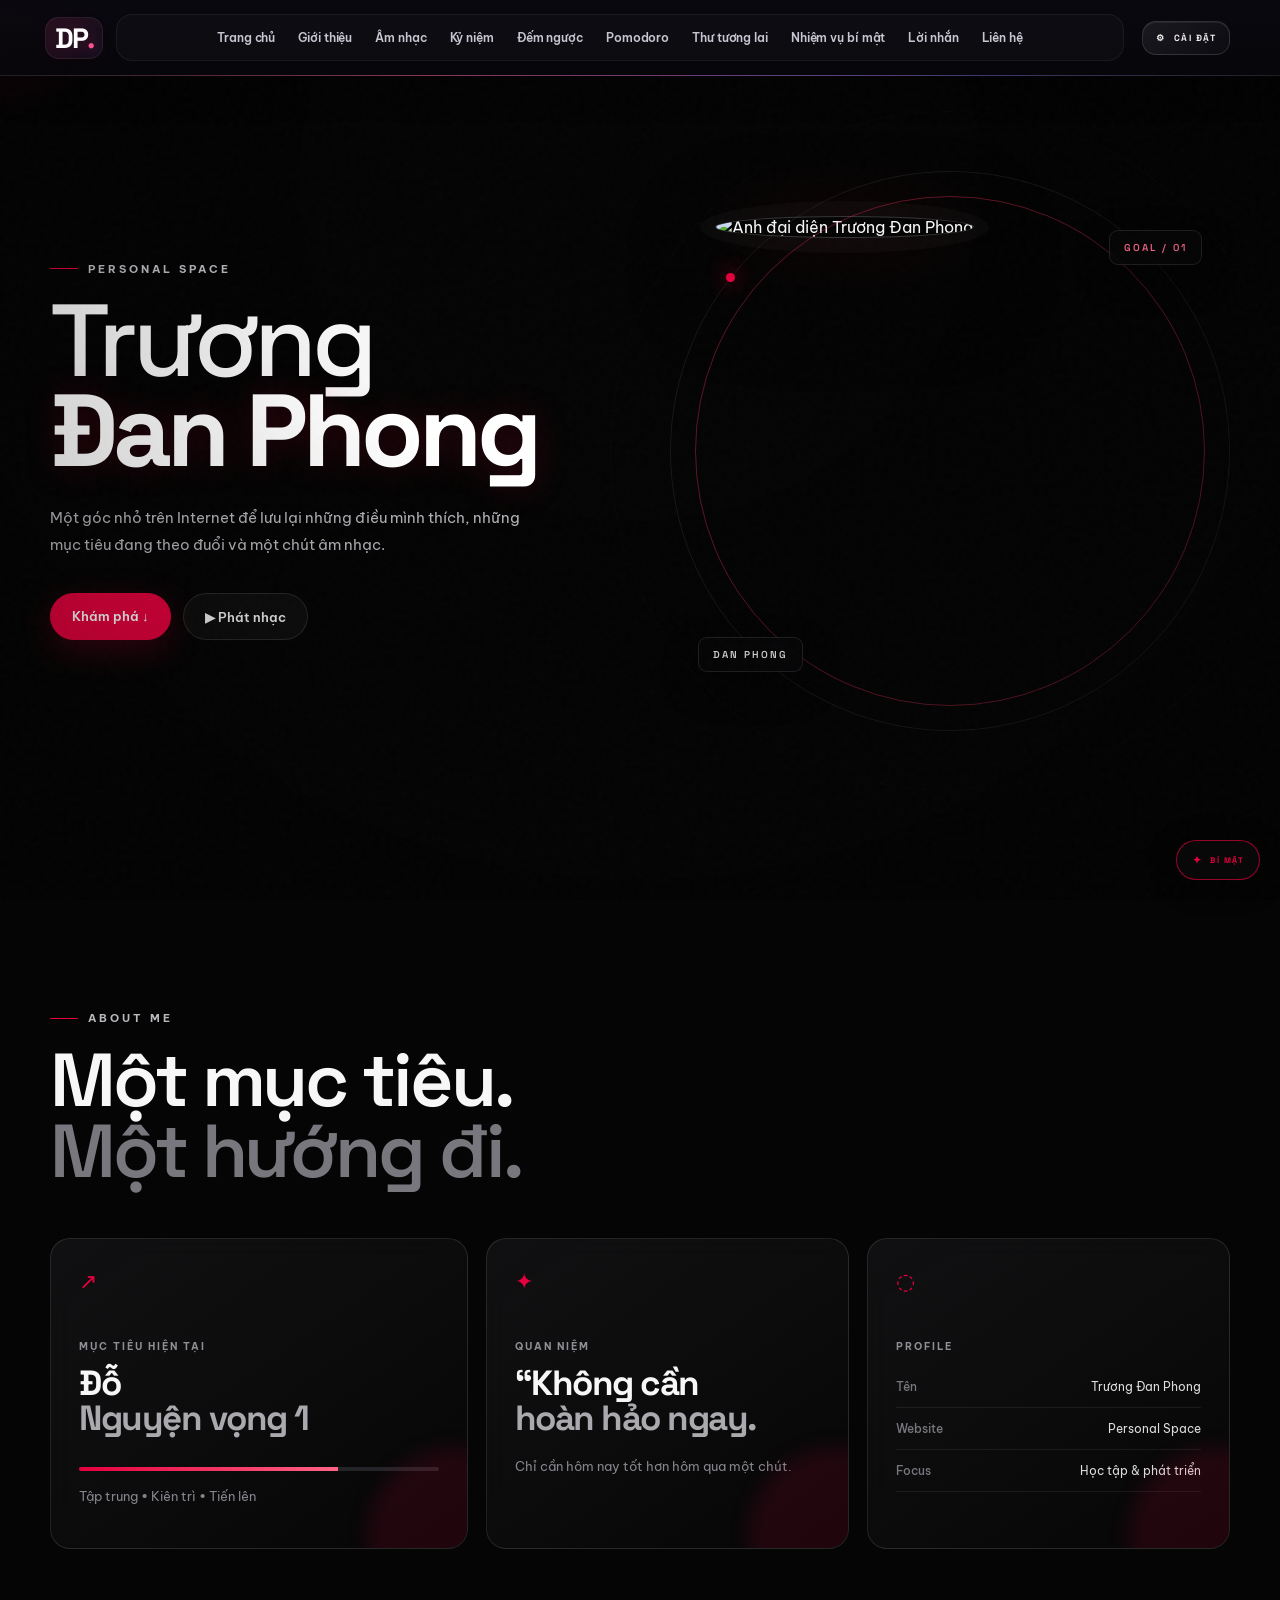
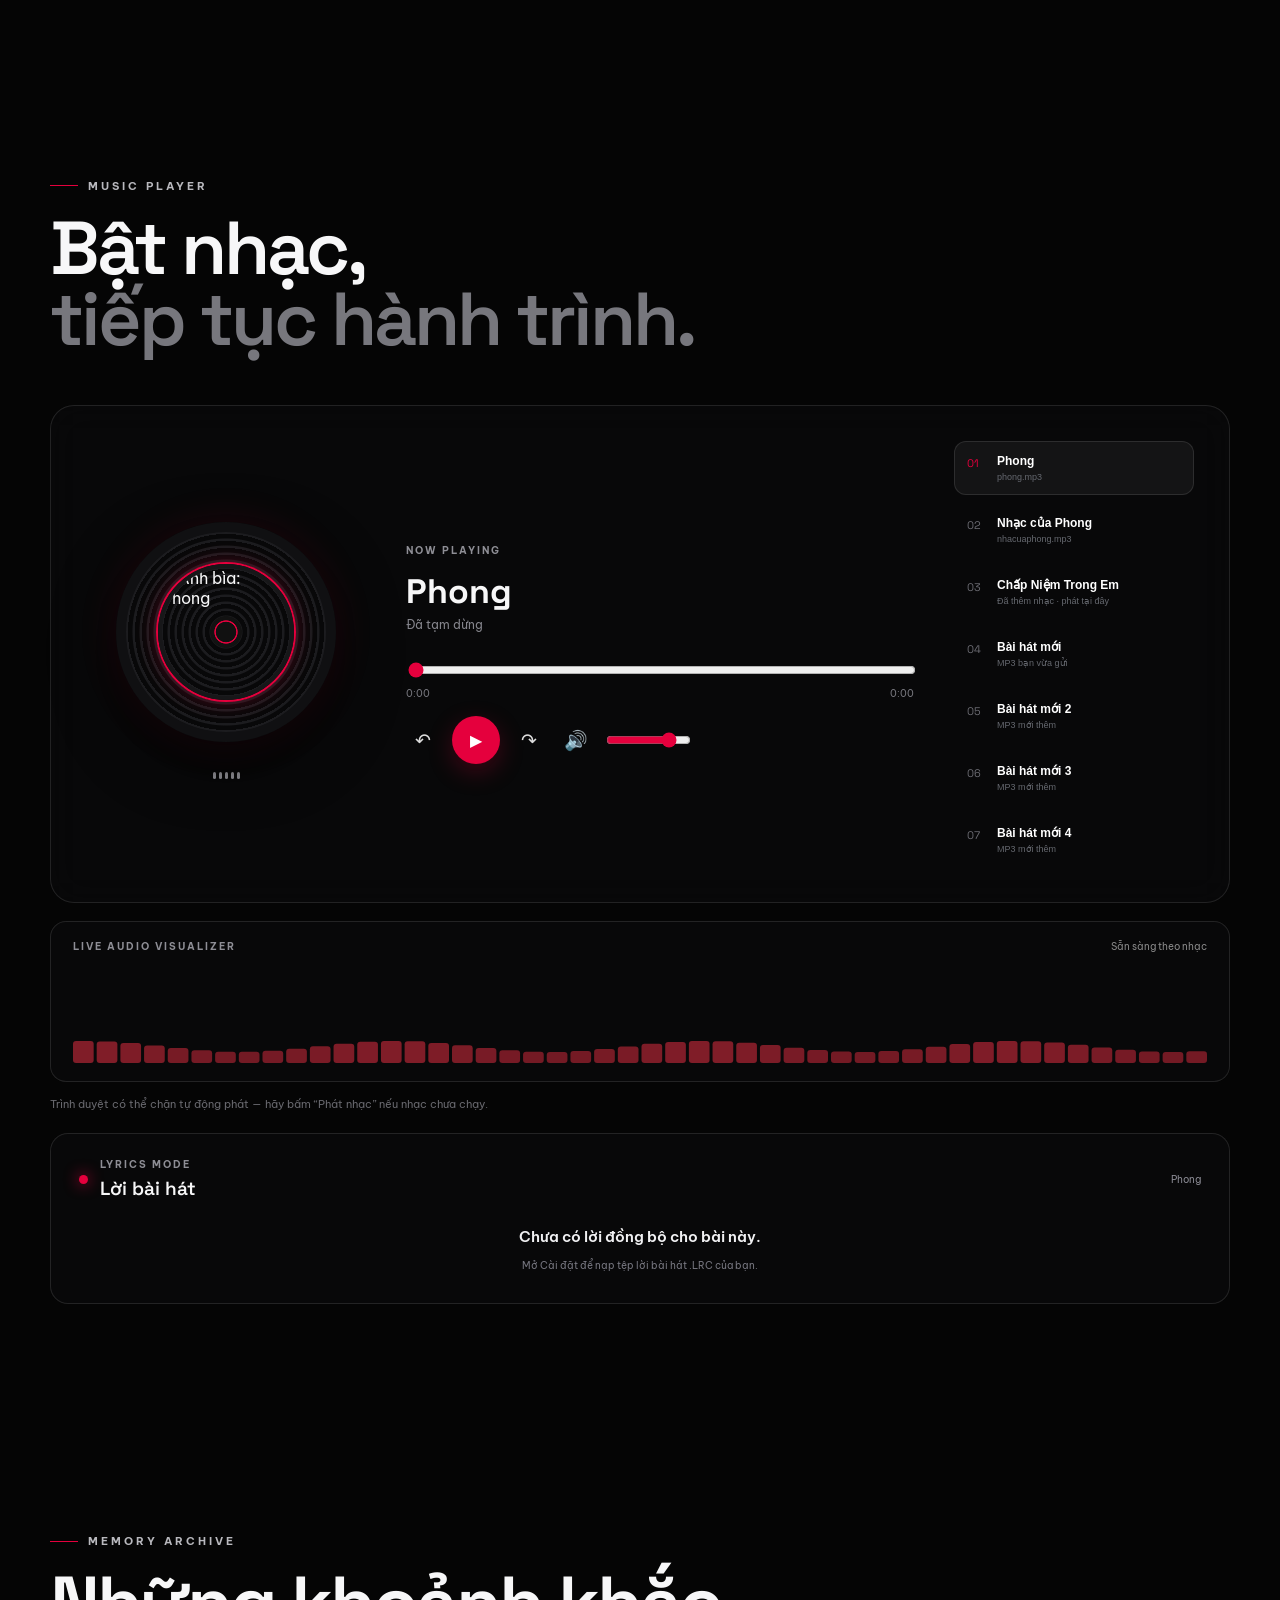
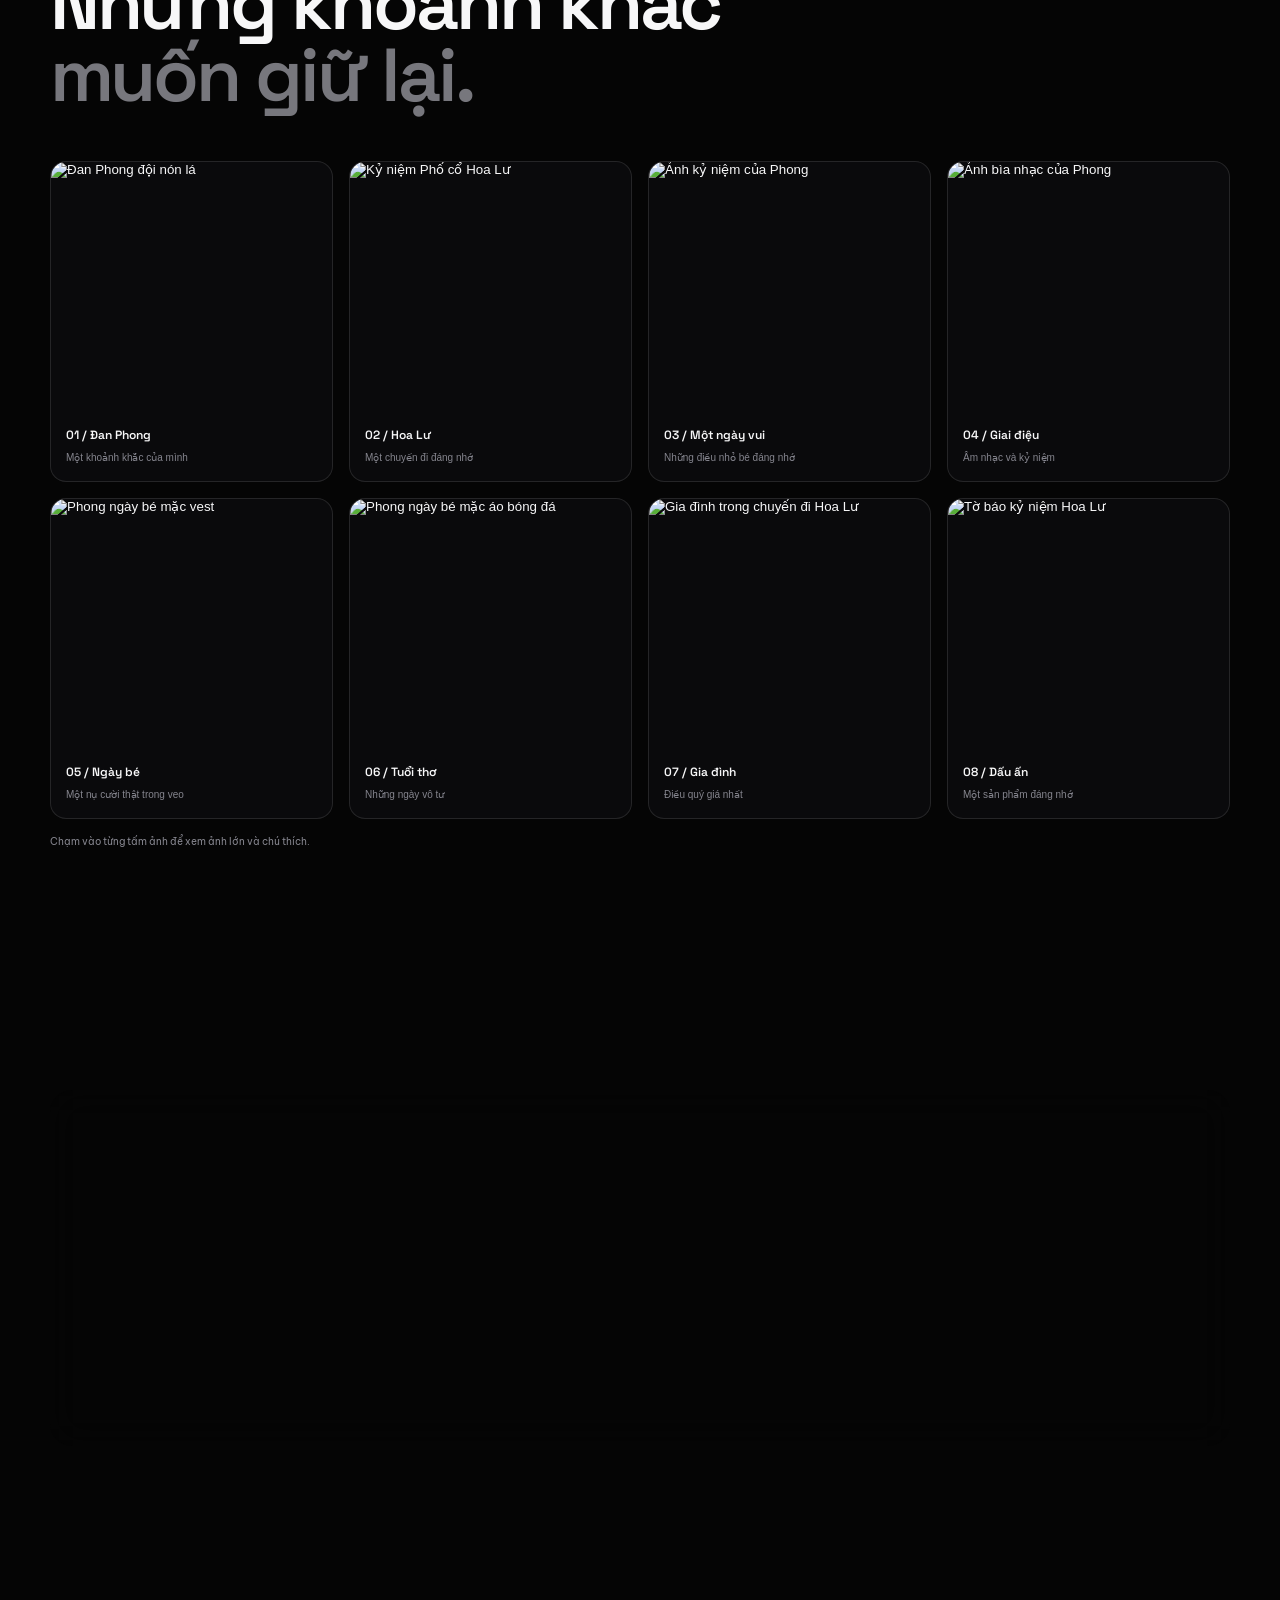
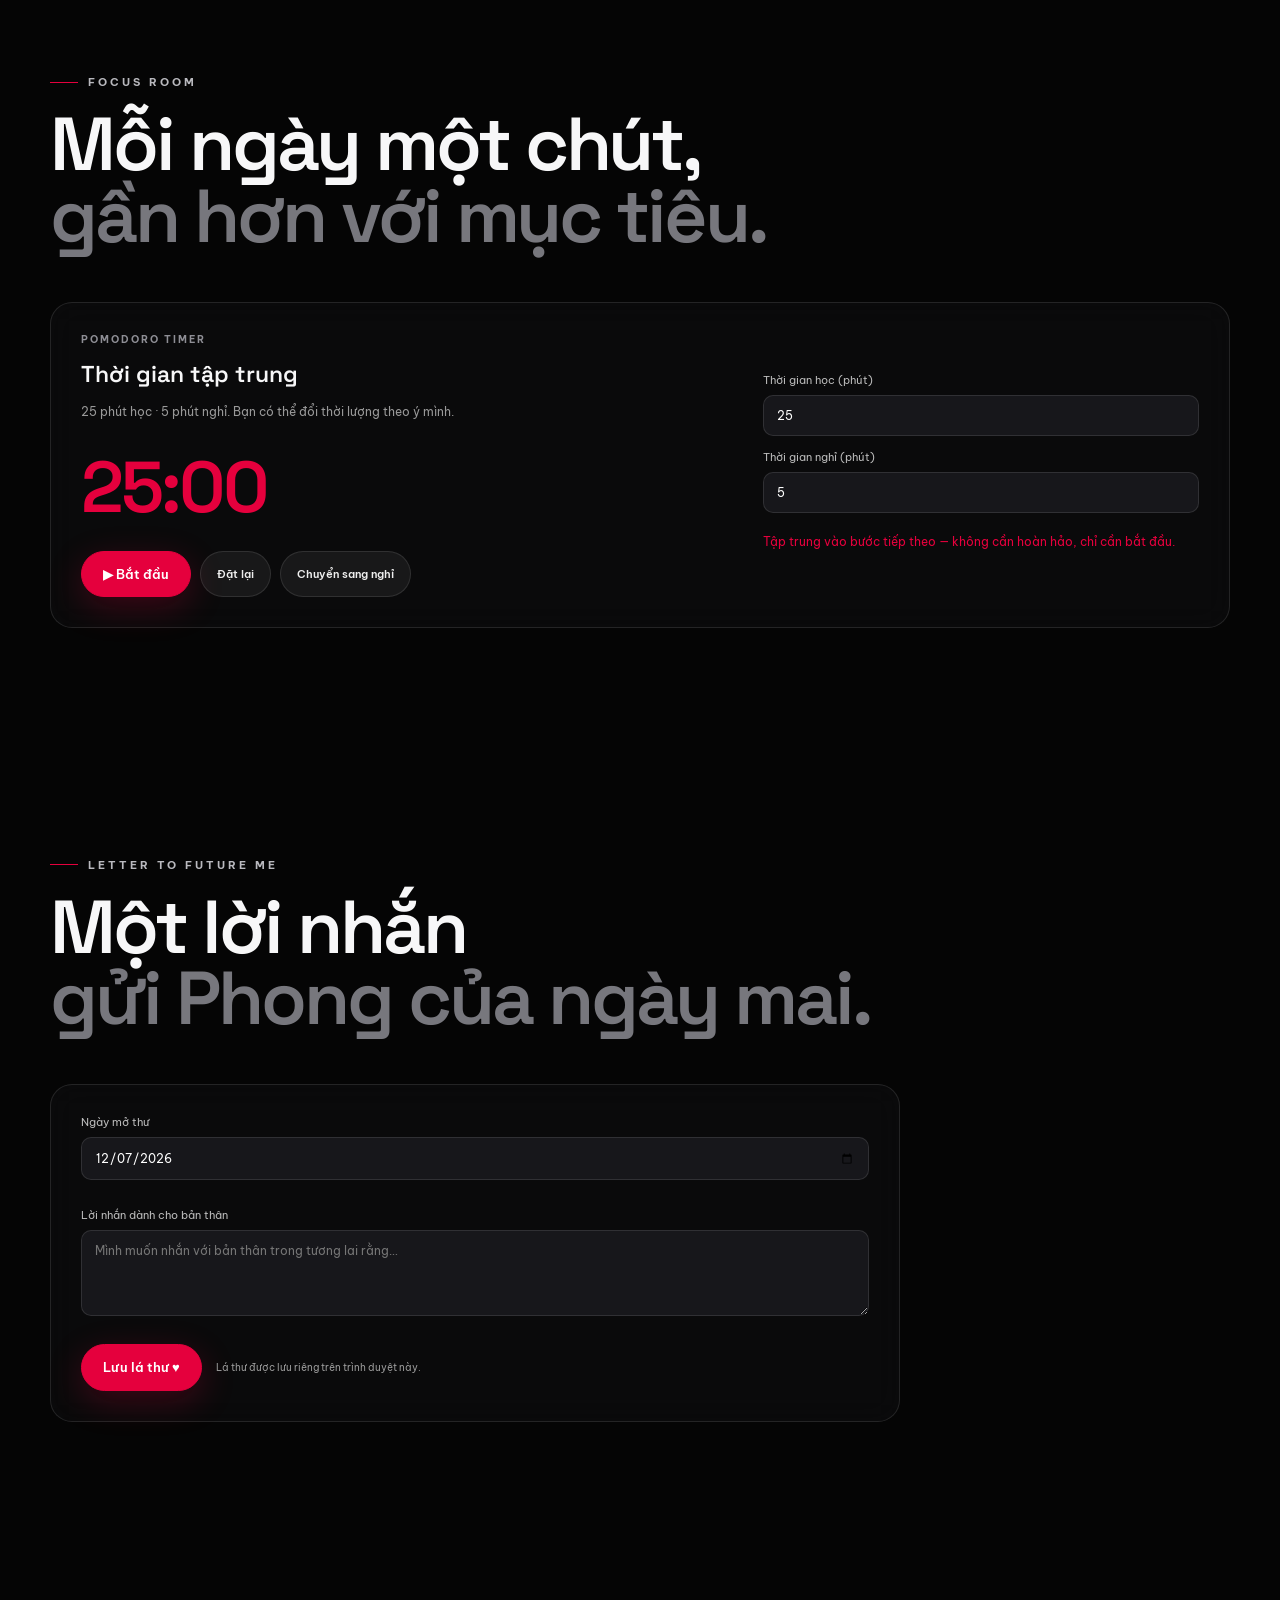
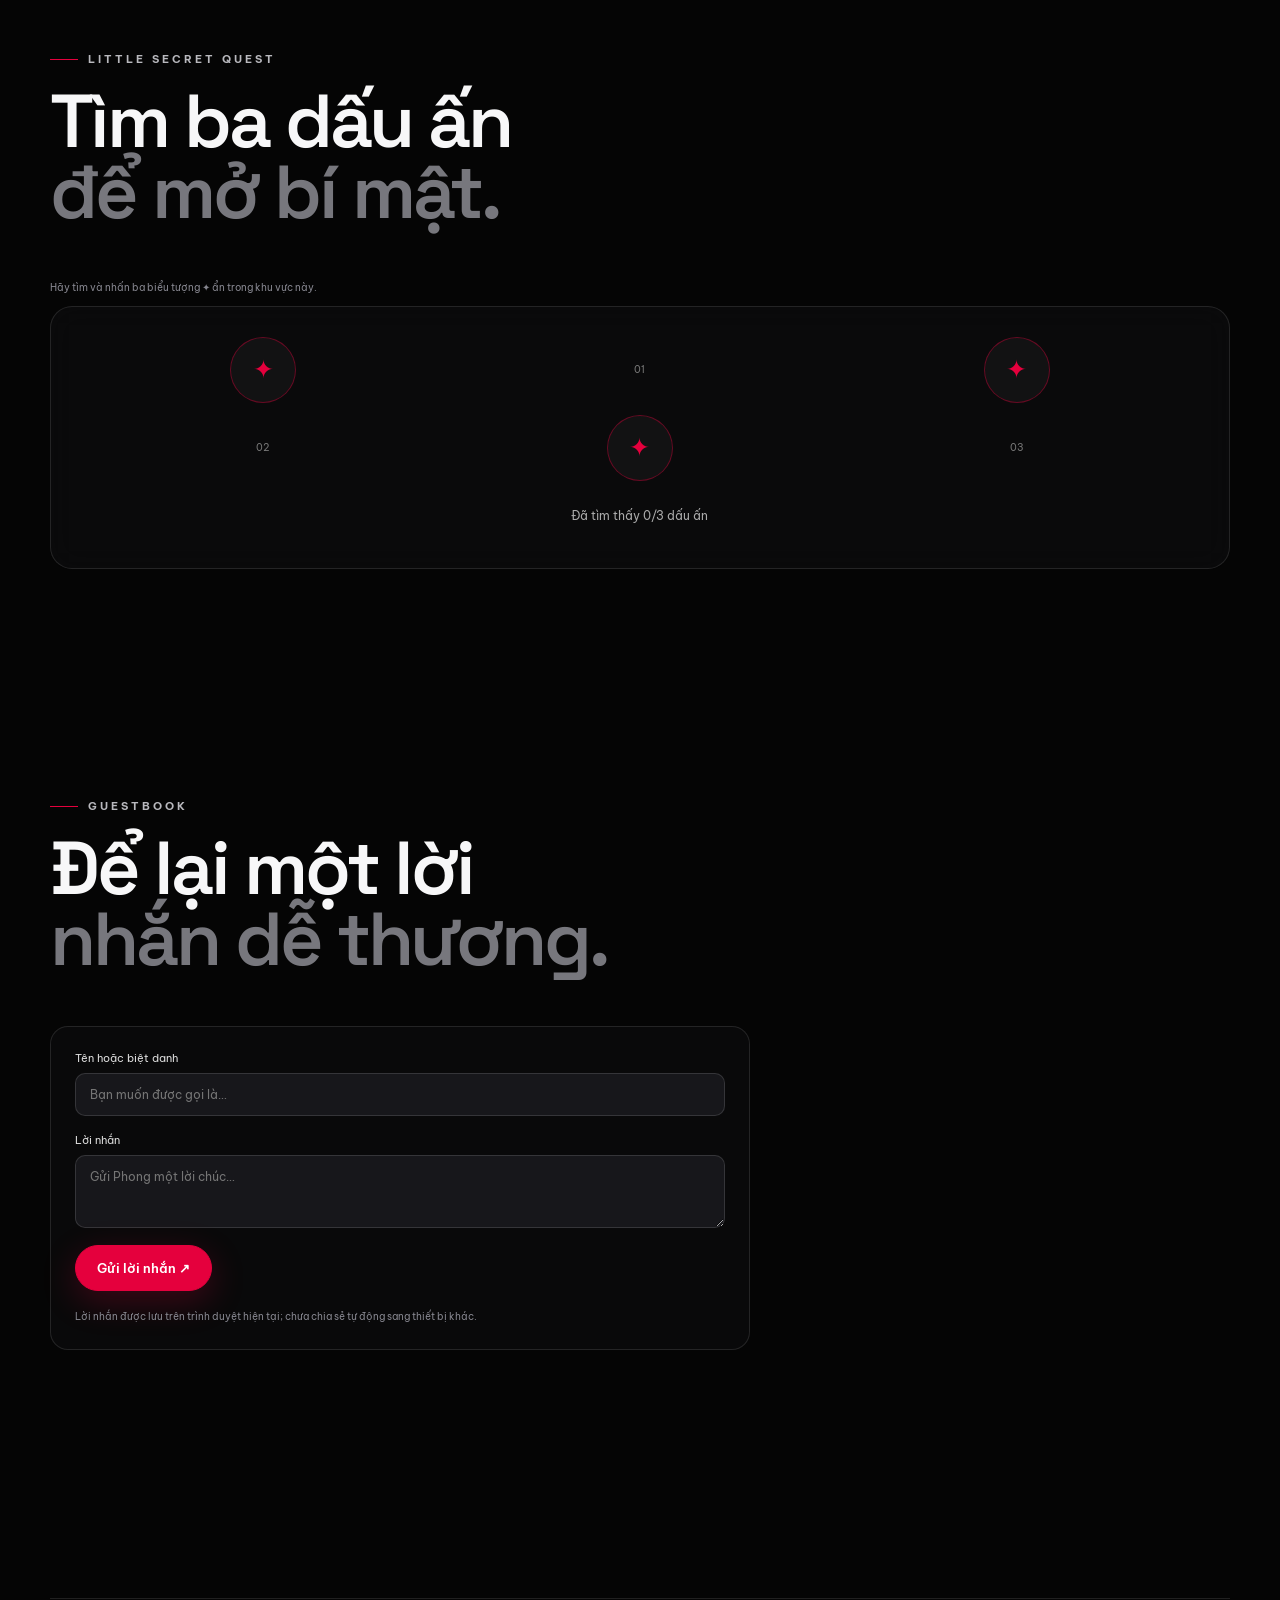
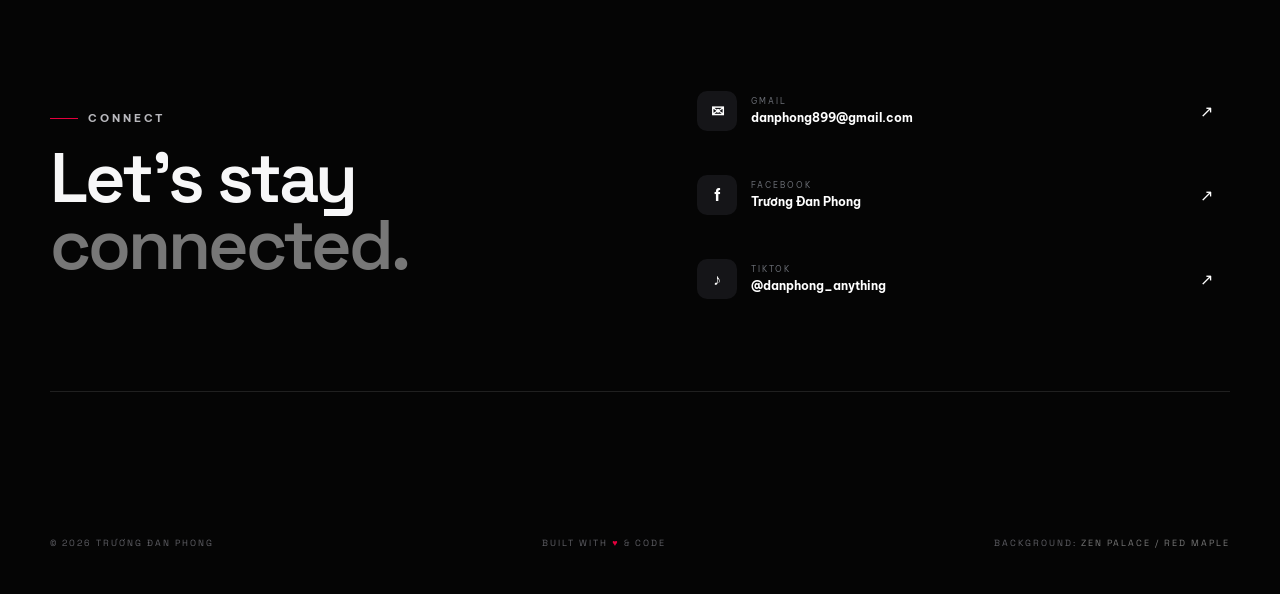
==== commit 5a06973b: "Add files via upload" ====
--- a/index.html
+++ b/index.html
@@ -10,7 +10,7 @@
 </head>
 <body>
   <div class="bg">
-    <video class="bg-video" autoplay muted loop playsinline preload="auto">
+    <video class="bg-video" muted autoplay loop playsinline webkit-playsinline preload="metadata">
       <source src="https://moewalls.com/wp-content/uploads/preview/2026/zen-palace-japanese-red-maple-preview.webm" type="video/webm">
     </video>
   </div>
@@ -20,12 +20,16 @@
 
   <header class="topbar">
     <a class="brand" href="#home">DP<span>.</span></a>
-    <nav>
+    <nav aria-label="Điều hướng các mục">
       <a href="#home">Trang chủ</a>
       <a href="#about">Giới thiệu</a>
       <a href="#music">Âm nhạc</a>
       <a href="#memories">Kỷ niệm</a>
       <a href="#countdown">Đếm ngược</a>
+      <a href="#study">Pomodoro</a>
+      <a href="#futureLetter">Thư tương lai</a>
+      <a href="#secretMission">Nhiệm vụ bí mật</a>
+      <a href="#guestbook">Lời nhắn</a>
       <a href="#contact">Liên hệ</a>
     </nav>
     <div class="topbar-tools"><button class="settings-open" id="openSettings" aria-label="Mở cài đặt">⚙ <span>CÀI ĐẶT</span></button><button class="menu-btn" aria-label="Mở menu">☰</button></div>
--- a/style.css
+++ b/style.css
@@ -267,3 +267,78 @@
 .visualizer-panel{margin-top:18px;padding:18px 22px;border:1px solid var(--line);border-radius:16px;background:rgba(10,10,12,.72);backdrop-filter:blur(14px)}.visualizer-heading{display:flex;justify-content:space-between;align-items:center;gap:12px;color:#888;font-size:10px}.visualizer-heading .card-label{margin:0}.visualizer-heading span:last-child{font-size:10px}#audioVisualizer{display:block;width:100%;height:100px;margin-top:10px}
 .focus-card,.future-letter-card,.mission-card{display:grid;grid-template-columns:1.2fr .8fr;gap:28px;padding:30px;border:1px solid var(--line);border-radius:22px;background:rgba(12,12,14,.78);backdrop-filter:blur(15px)}.focus-card h3{font:600 23px "Space Grotesk",sans-serif;margin:10px 0}.focus-hint{color:#999;font-size:12px;line-height:1.8}.pomodoro-time{font:600 clamp(44px,7vw,72px) "Space Grotesk",sans-serif;letter-spacing:-3px;color:var(--red);margin:18px 0}.pomodoro-controls{display:flex;flex-wrap:wrap;gap:9px}.btn.secondary{background:rgba(255,255,255,.06);color:#eee;border:1px solid var(--line);padding:12px 16px;border-radius:999px;cursor:pointer;font-size:11px}.focus-side{display:grid;align-content:center;gap:14px}.focus-side label,.future-letter-card label{display:grid;gap:8px;font-size:11px;color:#bbb}.focus-side input,.future-letter-card input,.future-letter-card textarea{box-sizing:border-box;width:100%;padding:12px 13px;border-radius:10px;border:1px solid var(--line);background:#17171b;color:#fff;font:12px "Be Vietnam Pro",sans-serif}.focus-side p{font-size:12px;line-height:1.8;color:var(--red);margin:4px 0}.future-letter-card{grid-template-columns:1fr;max-width:850px}.future-letter-actions{display:flex;align-items:center;flex-wrap:wrap;gap:14px}.future-letter-actions span{font-size:10px;color:#999}.letter-reveal{padding:18px;border-left:2px solid var(--red);background:rgba(255,255,255,.035);white-space:pre-wrap;color:#eee;font-size:13px;line-height:1.9}.mission-card{grid-template-columns:repeat(3,1fr);align-items:center;text-align:center;gap:12px}.mission-card>span{font-size:10px;color:#777}.mission-star{justify-self:center;width:66px;height:66px;border:1px solid color-mix(in srgb,var(--red) 40%,transparent);border-radius:50%;background:rgba(255,255,255,.035);color:var(--red);font-size:25px;cursor:pointer;transition:.25s}.mission-star.found{background:var(--red);color:#fff;box-shadow:0 0 28px color-mix(in srgb,var(--red) 35%,transparent);transform:scale(1.08)}.mission-card p,.mission-card #missionReward{grid-column:1/-1;color:#aaa;font-size:12px;line-height:1.8}.mission-card #missionReward{color:var(--red);padding:14px;border:1px solid var(--line);border-radius:12px}
 @media(max-width:700px){.focus-card{grid-template-columns:1fr;padding:22px 18px}.mission-card{padding:20px 12px}.mission-star{width:52px;height:52px}.visualizer-panel{padding:16px}.future-letter-card{padding:20px 17px}}
+
+
+/* Mobile performance: preserve layout while reducing costly paint/compositing. */
+@media (max-width:700px), (prefers-reduced-motion: reduce){
+  .bg-video{filter:none;transform:none;}
+  .noise{display:none;}
+  .info-card,.player,.lyrics-panel,.settings-open,.settings-panel,.focus-card,.future-letter-card,.mission-card,.guestbook-form,.secret-button,.secret-modal{backdrop-filter:none!important;-webkit-backdrop-filter:none!important;}
+  .info-card:after{filter:none;}
+  .reveal{transition-duration:.18s;}
+  .petal{animation-duration:calc(var(--fall-duration, 12s) * 1.2);}
+}
+
+/* Navigation stays visible while scrolling; every feature has its own anchor. */
+html{scroll-padding-top:88px;scroll-behavior:smooth}
+section[id]{scroll-margin-top:88px}
+.topbar{
+  position:sticky;top:0;z-index:90;width:100%;box-sizing:border-box;
+  margin:0;padding:13px max(24px,calc((100% - 1180px)/2));
+  gap:18px;background:rgba(7,7,9,.88);border-bottom:1px solid rgba(255,255,255,.08);
+  -webkit-backdrop-filter:blur(12px);backdrop-filter:blur(12px)
+}
+.topbar nav{flex:1;justify-content:center;align-items:center;flex-wrap:wrap;gap:8px 15px}
+.topbar nav a{font-size:11px;white-space:nowrap}
+.topbar-tools{flex-shrink:0}
+@media(max-width:1100px) and (min-width:901px){
+  .topbar{padding-left:20px;padding-right:20px;gap:12px}
+  .topbar nav{gap:7px 10px}
+  .topbar nav a{font-size:10px}
+}
+@media(max-width:900px){
+  .topbar{padding:12px 16px;}
+  .topbar nav{display:none;}
+  .topbar nav.nav-open{display:flex;position:absolute;top:100%;left:10px;right:10px;max-height:70vh;overflow-y:auto;flex-direction:column;align-items:stretch;justify-content:flex-start;gap:0;padding:8px;background:rgba(8,8,10,.97);border:1px solid rgba(255,255,255,.12);border-radius:14px;box-shadow:0 18px 45px rgba(0,0,0,.4);}
+  .topbar nav.nav-open a{display:block;padding:12px 14px;font-size:13px;border-bottom:1px solid rgba(255,255,255,.06)}
+  .topbar nav.nav-open a:last-child{border-bottom:0}
+}
+@media(max-width:700px){
+  .bg-video{display:block!important;opacity:.72;}
+  html{scroll-padding-top:72px}
+  section[id]{scroll-margin-top:72px}
+}
+
+
+/* Signature navigation refresh: cinematic glass, richer spacing, and clear hover states. */
+:root{--accent:#ff4f91;--accent2:#9d72ff;}
+.topbar{
+  min-height:76px;padding-top:12px;padding-bottom:12px;
+  background:linear-gradient(180deg,rgba(10,9,16,.94),rgba(8,7,12,.82));
+  border-bottom:1px solid rgba(255,255,255,.09);
+  box-shadow:0 12px 36px rgba(0,0,0,.2);
+  -webkit-backdrop-filter:blur(18px) saturate(140%);backdrop-filter:blur(18px) saturate(140%);
+}
+.topbar:after{content:"";position:absolute;left:0;right:0;bottom:-1px;height:1px;background:linear-gradient(90deg,transparent,rgba(255,79,145,.48),rgba(157,114,255,.42),transparent);pointer-events:none}
+.brand{position:relative;display:inline-flex;align-items:center;justify-content:center;min-width:48px;height:44px;font-size:28px;letter-spacing:-1.8px;text-shadow:0 0 24px rgba(255,79,145,.18)}
+.brand:before{content:"";position:absolute;inset:1px -5px;border-radius:14px;background:linear-gradient(135deg,rgba(255,79,145,.12),rgba(157,114,255,.07));border:1px solid rgba(255,255,255,.07);z-index:-1}
+.brand span{color:var(--accent);text-shadow:0 0 16px rgba(255,79,145,.7)}
+.topbar nav{gap:4px 5px;padding:5px 7px;border:1px solid rgba(255,255,255,.055);border-radius:16px;background:rgba(255,255,255,.025)}
+.topbar nav a{position:relative;padding:10px 11px;border-radius:10px;color:#c8c5d0;font-size:12px;font-weight:600;letter-spacing:-.1px;transition:color .22s ease,background .22s ease,transform .22s ease;}
+.topbar nav a:hover,.topbar nav a:focus-visible{color:#fff;background:linear-gradient(135deg,rgba(255,79,145,.15),rgba(157,114,255,.12));transform:translateY(-1px);outline:none}
+.topbar nav a:focus-visible{box-shadow:0 0 0 2px rgba(255,79,145,.5)}
+.topbar-tools{display:flex;align-items:center;gap:10px}
+.settings-open{border:1px solid rgba(255,255,255,.13)!important;border-radius:14px!important;background:linear-gradient(135deg,rgba(255,255,255,.075),rgba(255,255,255,.025))!important;box-shadow:inset 0 1px rgba(255,255,255,.06);transition:all .22s ease}
+.settings-open:hover{border-color:rgba(255,79,145,.45)!important;box-shadow:0 8px 28px rgba(255,79,145,.12),inset 0 1px rgba(255,255,255,.08);transform:translateY(-1px)}
+.menu-btn{width:42px;height:42px;border:1px solid rgba(255,255,255,.14);border-radius:13px;background:rgba(255,255,255,.055);font-size:21px;transition:.2s}
+.menu-btn:hover{background:rgba(255,79,145,.14);border-color:rgba(255,79,145,.4)}
+@media(min-width:901px){.topbar nav a{font-size:11.5px;padding:10px 9px}}
+@media(max-width:1100px) and (min-width:901px){.topbar{gap:12px}.topbar nav{gap:3px;padding:4px}.topbar nav a{font-size:10px;padding:9px 6px}}
+@media(max-width:900px){
+ .topbar{min-height:68px;padding:10px 16px;}
+ .topbar nav.nav-open{top:calc(100% + 9px);left:12px;right:12px;padding:10px;background:linear-gradient(145deg,rgba(17,14,25,.98),rgba(7,7,11,.98));border:1px solid rgba(255,255,255,.13);border-radius:18px;box-shadow:0 24px 65px rgba(0,0,0,.58),0 0 35px rgba(157,114,255,.08);}
+ .topbar nav.nav-open a{padding:13px 14px;border-bottom:1px solid rgba(255,255,255,.055);border-radius:10px;font-size:13px}
+ .topbar nav.nav-open a:hover{background:linear-gradient(90deg,rgba(255,79,145,.14),rgba(157,114,255,.09));transform:none}
+ .menu-btn{display:inline-flex;align-items:center;justify-content:center}
+}
+@media(prefers-reduced-motion:reduce){.topbar nav a,.settings-open,.menu-btn{transition:none}}
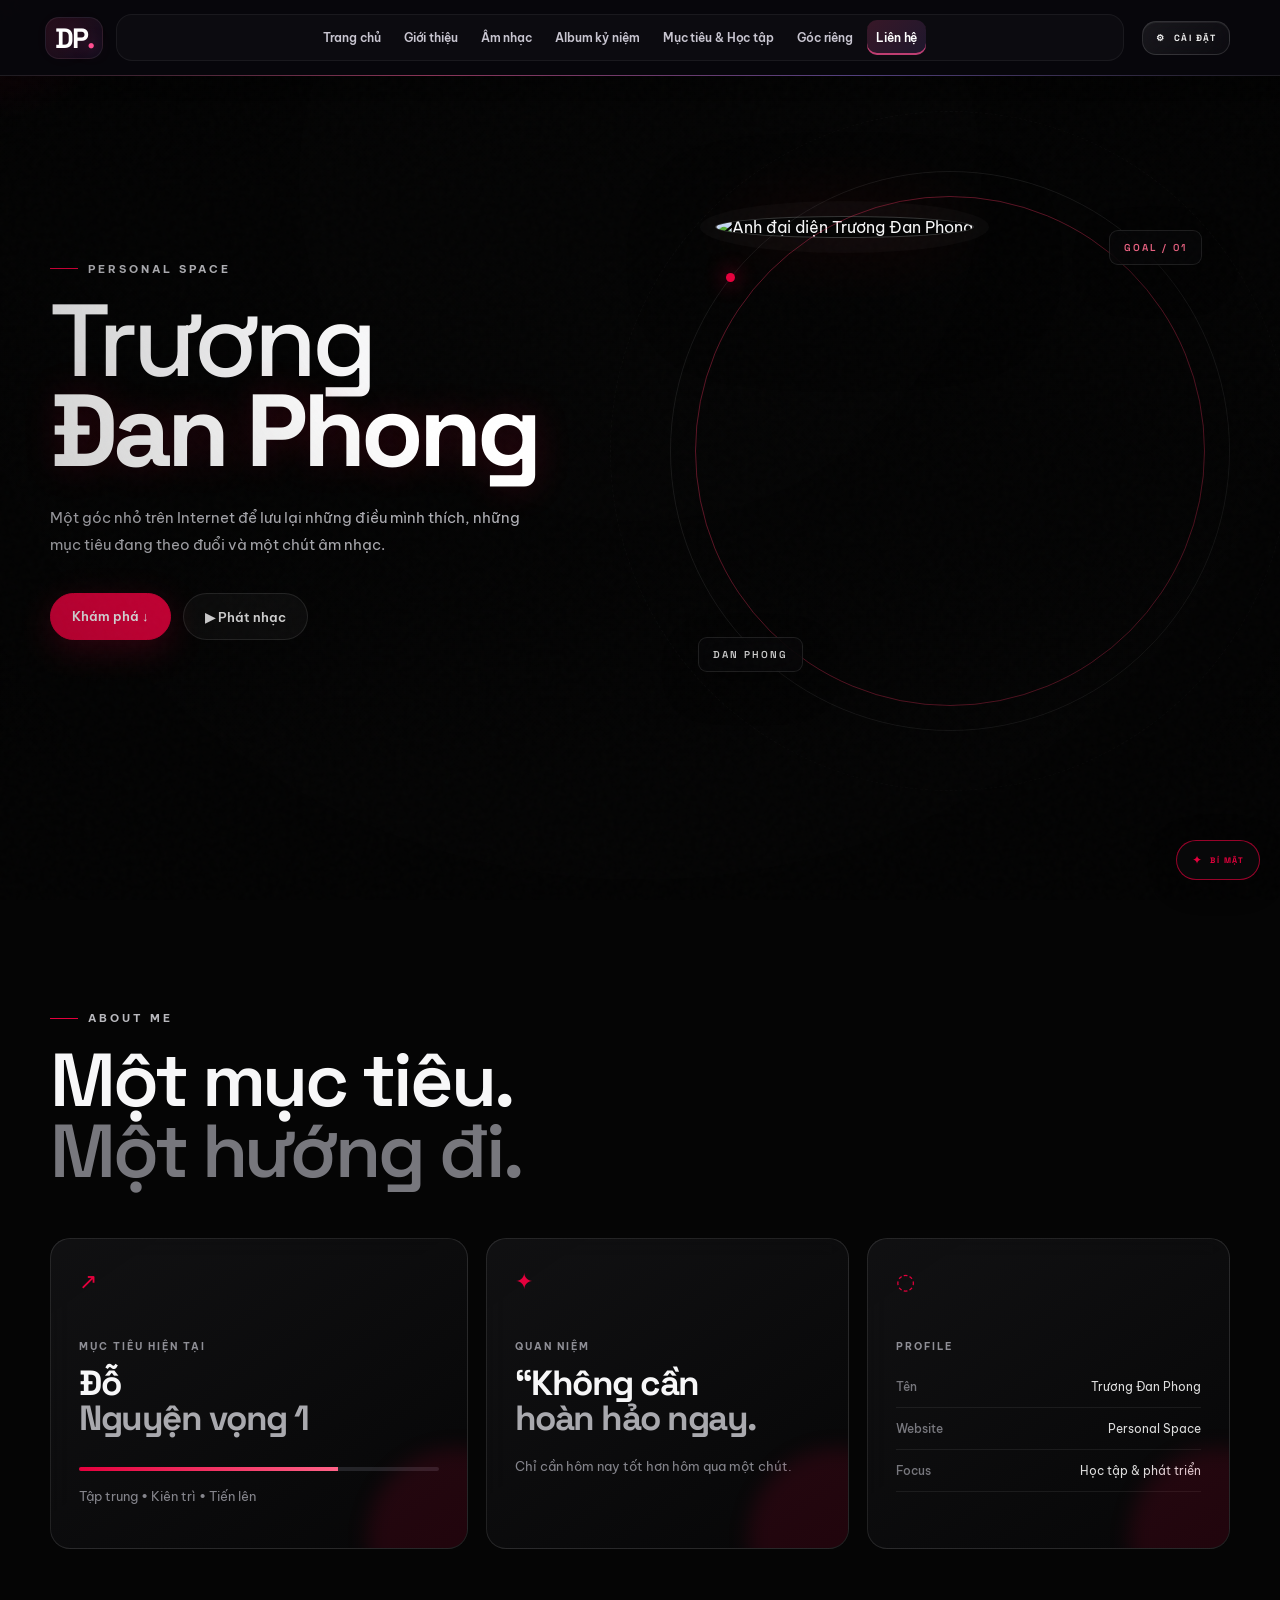
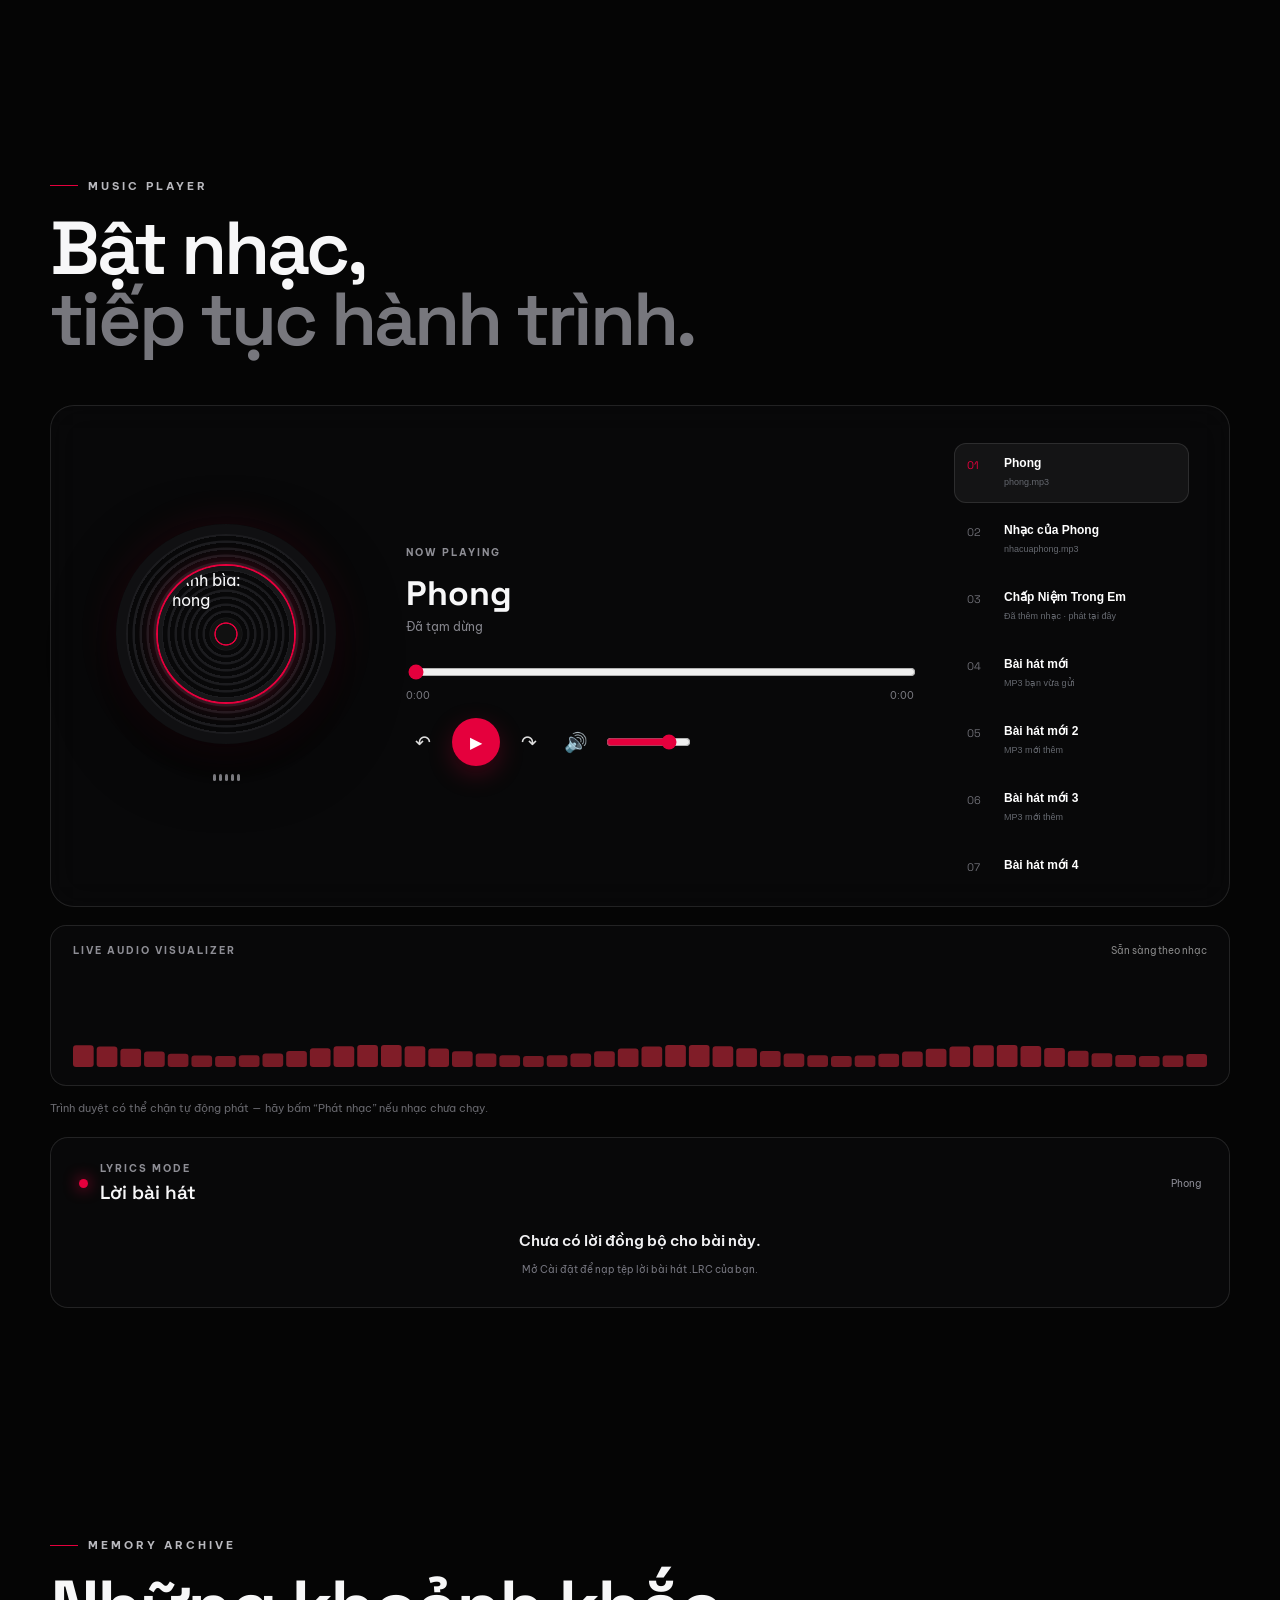
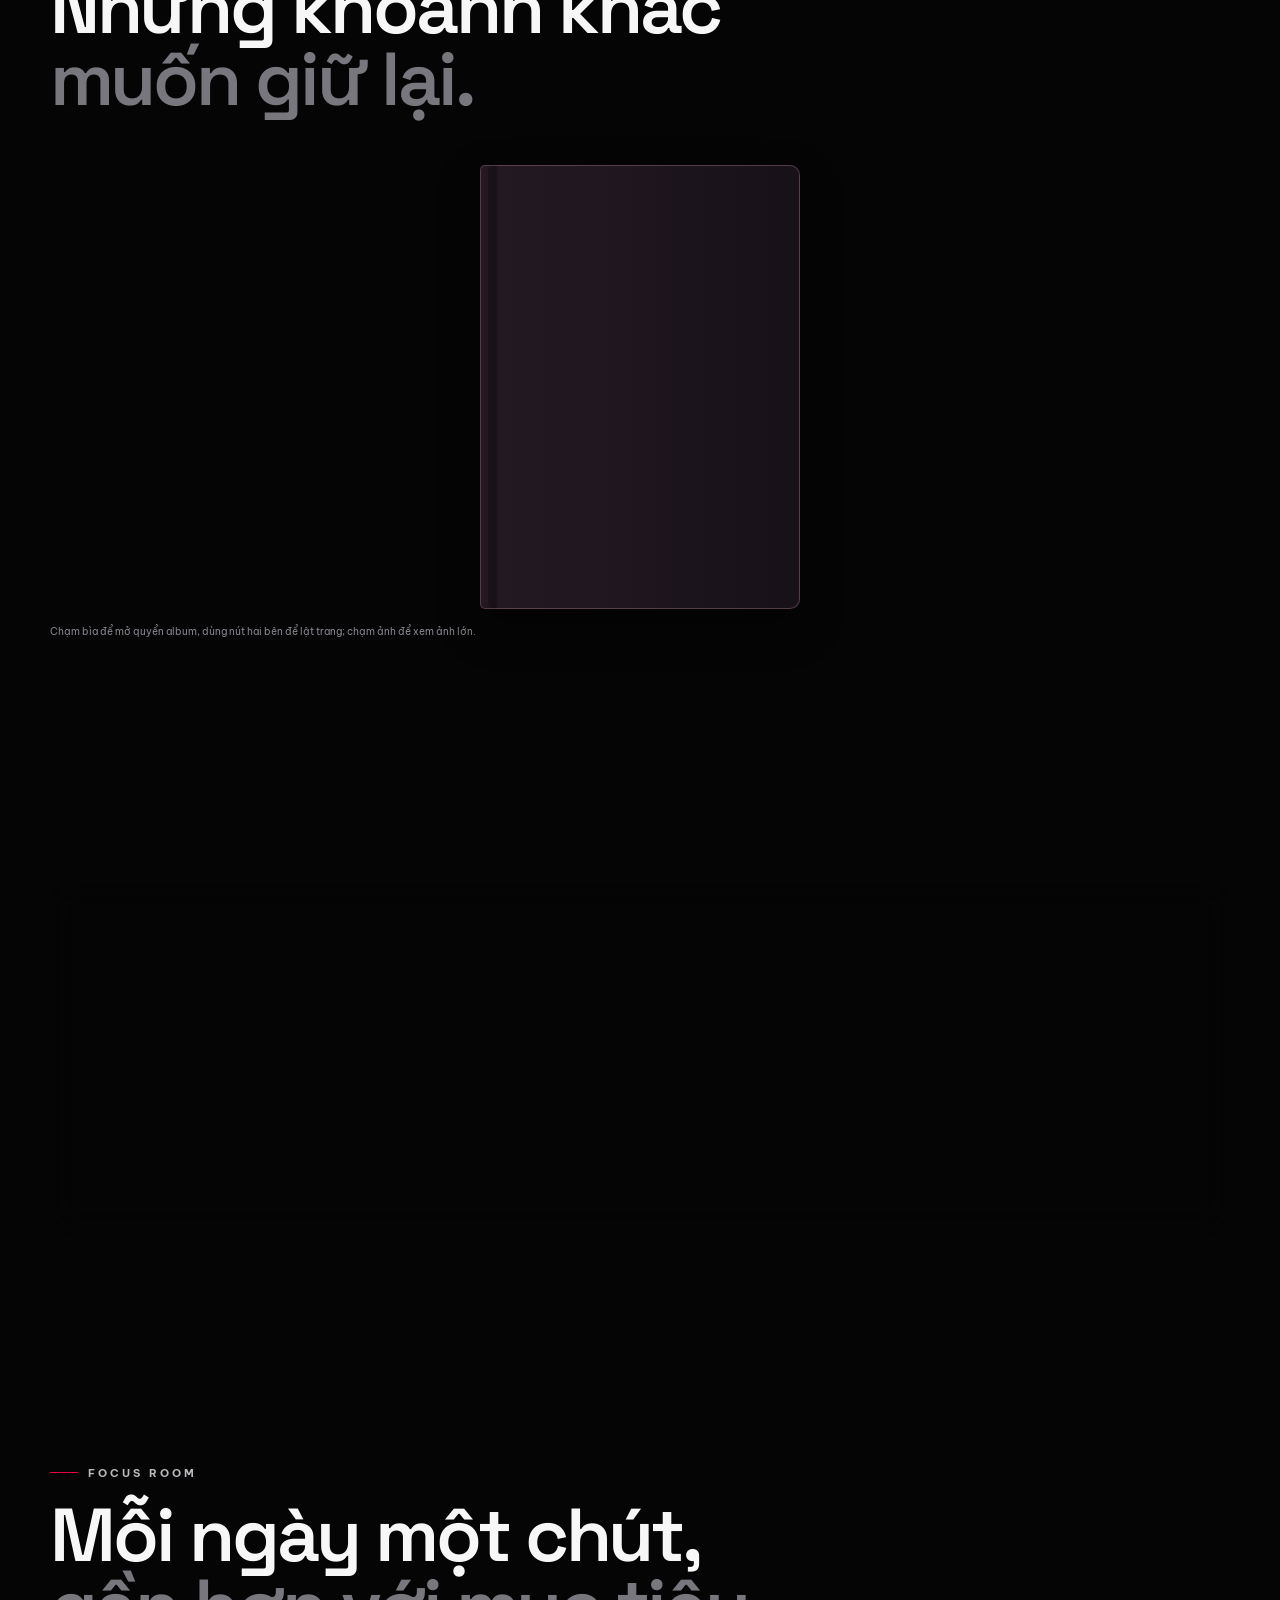
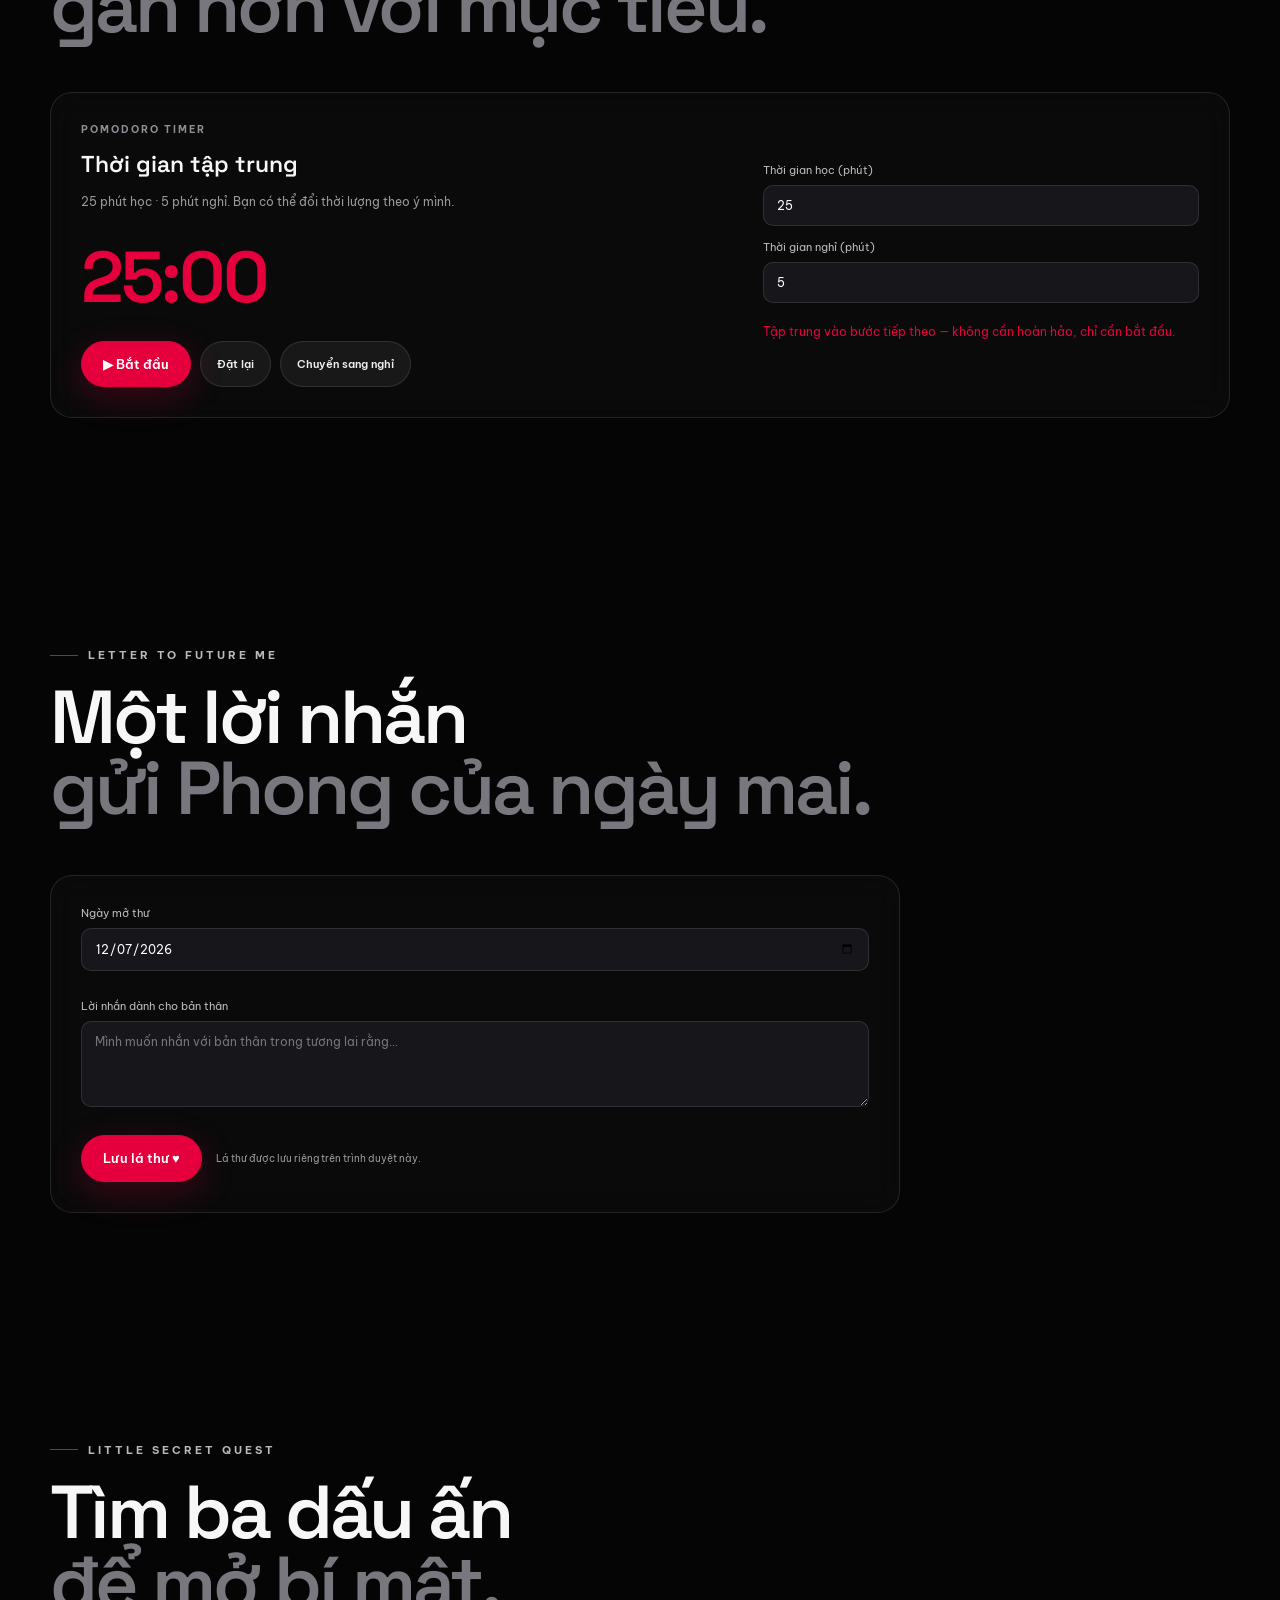
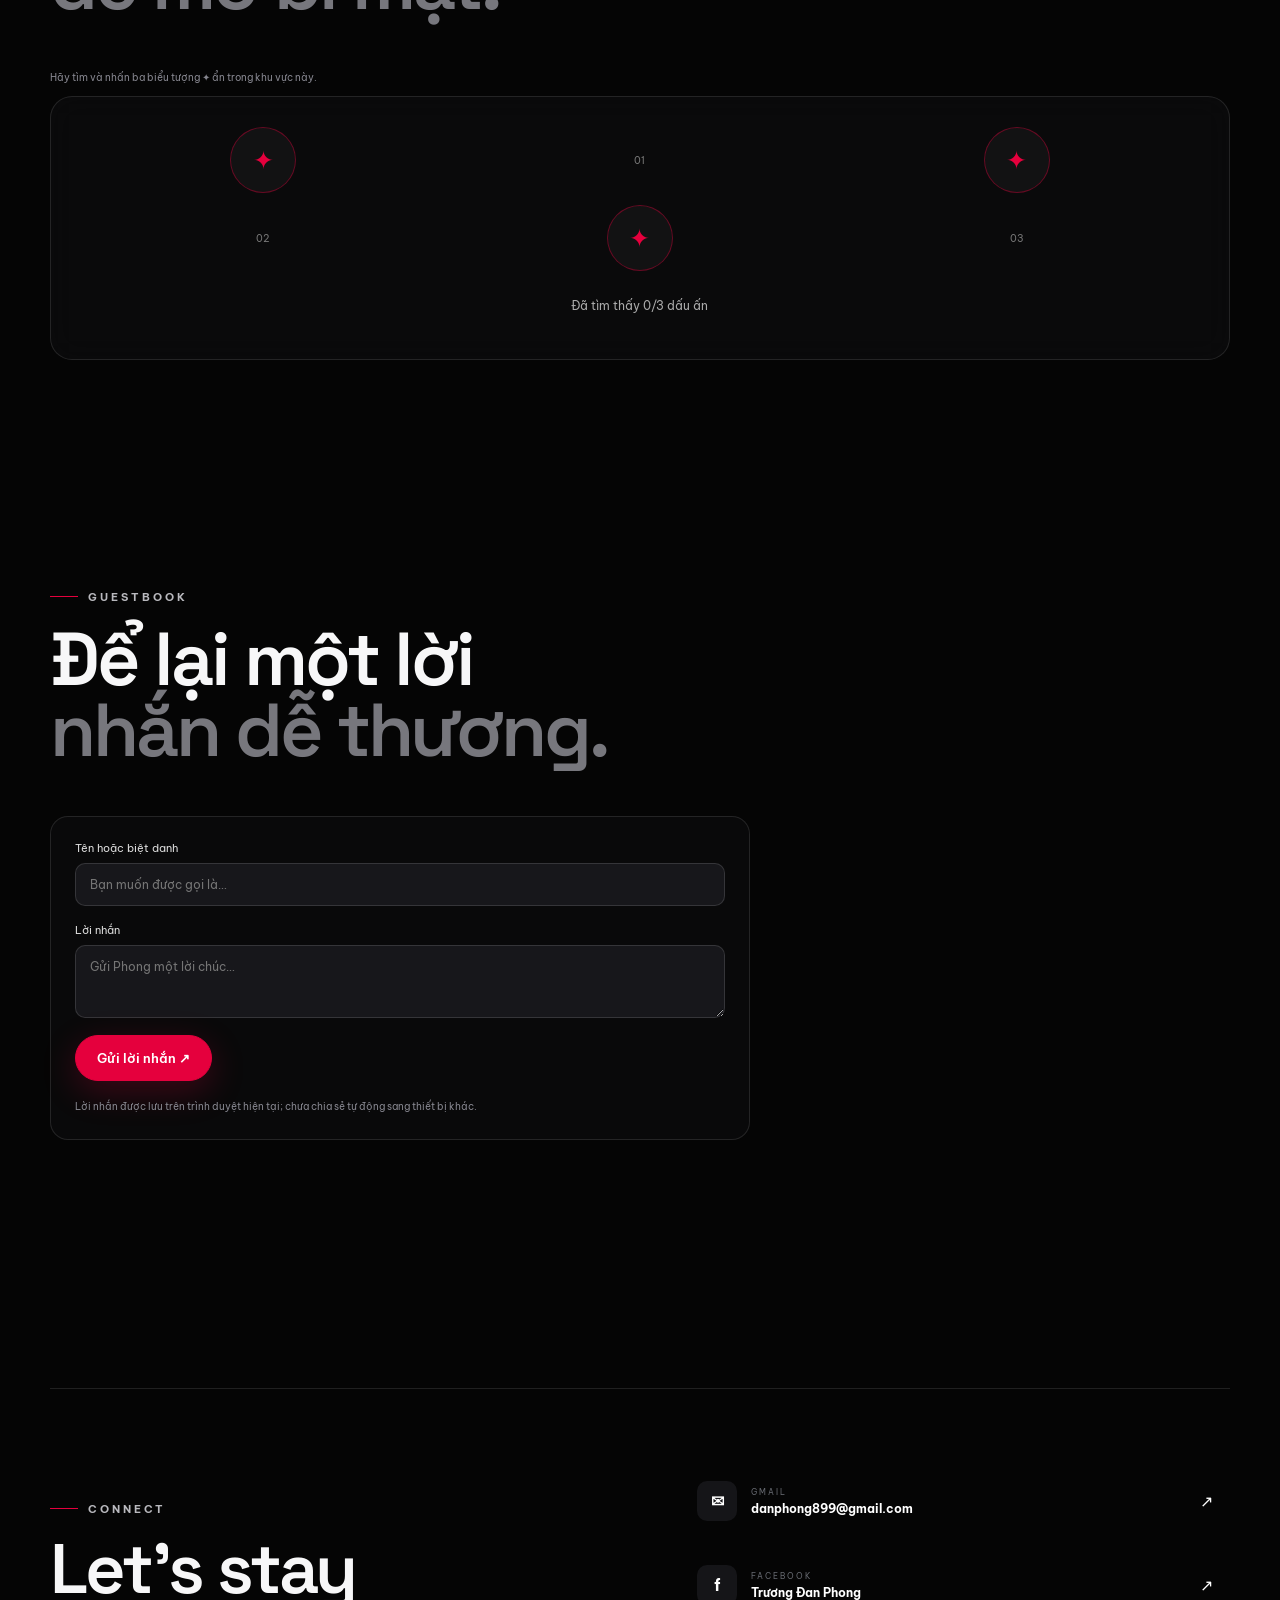
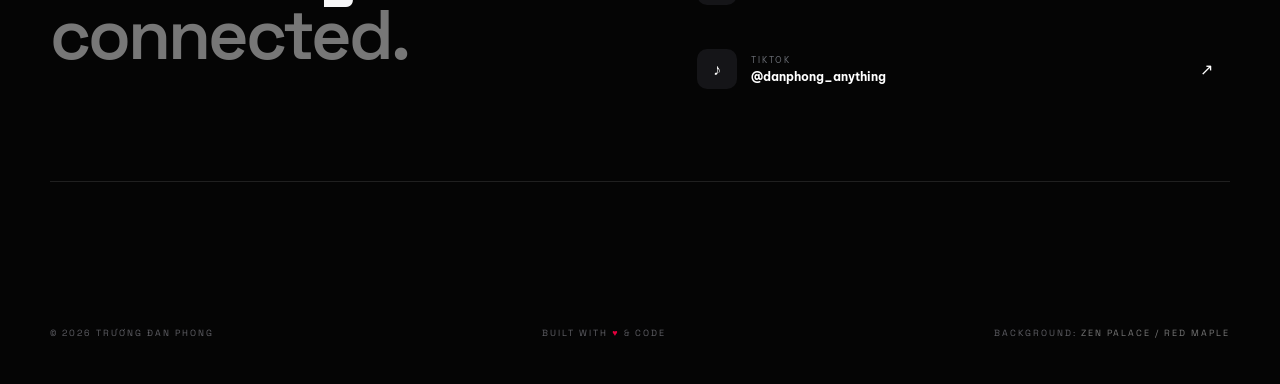
==== commit 31bbcc34: "Add files via upload" ====
--- a/index.html
+++ b/index.html
@@ -24,12 +24,9 @@
       <a href="#home">Trang chủ</a>
       <a href="#about">Giới thiệu</a>
       <a href="#music">Âm nhạc</a>
-      <a href="#memories">Kỷ niệm</a>
-      <a href="#countdown">Đếm ngược</a>
-      <a href="#study">Pomodoro</a>
-      <a href="#futureLetter">Thư tương lai</a>
-      <a href="#secretMission">Nhiệm vụ bí mật</a>
-      <a href="#guestbook">Lời nhắn</a>
+      <a href="#memories">Album kỷ niệm</a>
+      <a href="#countdown">Mục tiêu &amp; Học tập</a>
+      <a href="#futureLetter">Góc riêng</a>
       <a href="#contact">Liên hệ</a>
     </nav>
     <div class="topbar-tools"><button class="settings-open" id="openSettings" aria-label="Mở cài đặt">⚙ <span>CÀI ĐẶT</span></button><button class="menu-btn" aria-label="Mở menu">☰</button></div>
@@ -55,7 +52,7 @@
         <div class="orbit orbit-2"></div>
         <div class="avatar-wrap" id="avatarWrap">
           <div class="avatar-ring"></div>
-          <img src="assets/avatar.jpg" alt="Ảnh đại diện Trương Đan Phong" class="avatar" />
+          <img loading="lazy" decoding="async" src="assets/avatar.jpg" alt="Ảnh đại diện Trương Đan Phong" class="avatar" />
         </div>
         <div class="floating-tag tag-1">GOAL / 01</div>
         <div class="floating-tag tag-2">DAN PHONG</div>
@@ -149,6 +146,18 @@
           <button class="track" data-index="6">
             <span>07</span><b>Bài hát mới 4</b><small>MP3 mới thêm</small>
           </button>
+          <button class="track" data-index="7">
+            <span>08</span><b>Nhạc bạn gửi 1</b><small>MP3 đã thêm</small>
+          </button>
+          <button class="track" data-index="8">
+            <span>09</span><b>Nhạc bạn gửi 2</b><small>MP3 đã thêm</small>
+          </button>
+          <button class="track" data-index="9">
+            <span>10</span><b>Nhạc bạn gửi 3</b><small>MP3 đã thêm</small>
+          </button>
+          <button class="track" data-index="10">
+            <span>11</span><b>Nhạc bạn gửi 4</b><small>MP3 đã thêm</small>
+          </button>
         </div>
       </div>
       <div class="visualizer-panel reveal"><div class="visualizer-heading"><span class="card-label">LIVE AUDIO VISUALIZER</span><span id="visualizerState">Sẵn sàng theo nhạc</span></div><canvas id="audioVisualizer" aria-label="Sóng nhạc chuyển động theo âm thanh"></canvas></div>
@@ -165,22 +174,46 @@
         <p class="eyebrow"><span></span> MEMORY ARCHIVE</p>
         <h2>Những khoảnh khắc<br><em>muốn giữ lại.</em></h2>
       </div>
+      <div class="memory-book" aria-label="Quyển album kỷ niệm">
+        <div class="memory-book-spine" aria-hidden="true"></div>
+        <button type="button" class="album-cover" id="albumCover" aria-expanded="false" aria-label="Mở quyển album kỷ niệm">
+          <span class="cover-kicker">TRƯƠNG ĐAN PHONG · 2026</span>
+          <span class="cover-emblem" aria-hidden="true">DP<span>✦</span></span>
+          <span class="cover-title">MEMORY<br><em>BOOK</em></span>
+          <span class="cover-subtitle">Những năm tháng đáng nhớ</span>
+          <span class="cover-open-hint">CHẠM ĐỂ MỞ SÁCH <b>↗</b></span>
+        </button>
+        <div class="memory-book-label"><span>DP · MEMORY BOOK</span><span>Những trang thanh xuân</span></div>
       <div class="memory-grid">
-        <button class="memory-card reveal" data-full="assets/avatar.jpg" data-caption="Một khoảnh khắc của Đan Phong"><img src="assets/avatar.jpg" alt="Đan Phong đội nón lá"><span><b>01 / Đan Phong</b><small>Một khoảnh khắc của mình</small></span></button>
-        <button class="memory-card reveal" data-full="assets/memory-hoalu.jpg" data-caption="Kỷ niệm ở Phố cổ Hoa Lư"><img src="assets/memory-hoalu.jpg" alt="Kỷ niệm Phố cổ Hoa Lư"><span><b>02 / Hoa Lư</b><small>Một chuyến đi đáng nhớ</small></span></button>
-        <button class="memory-card reveal" data-full="assets/cover-phong.jpg" data-caption="Ảnh bìa cho bài Phong"><img src="assets/cover-phong.jpg" alt="Ảnh kỷ niệm của Phong"><span><b>03 / Một ngày vui</b><small>Những điều nhỏ bé đáng nhớ</small></span></button>
-        <button class="memory-card reveal" data-full="assets/cover-nhacuaphong.jpg" data-caption="Một giai điệu gắn với kỷ niệm của Phong"><img src="assets/cover-nhacuaphong.jpg" alt="Ảnh bìa nhạc của Phong"><span><b>04 / Giai điệu</b><small>Âm nhạc và kỷ niệm</small></span></button>
-        <button class="memory-card reveal" data-full="assets/memory-child-suit.jpg" data-caption="Phong ngày bé, trong bộ vest nhỏ"><img src="assets/memory-child-suit.jpg" alt="Phong ngày bé mặc vest"><span><b>05 / Ngày bé</b><small>Một nụ cười thật trong veo</small></span></button>
-        <button class="memory-card reveal" data-full="assets/memory-child-united.jpg" data-caption="Kỷ niệm tuổi thơ cùng chiếc áo bóng đá"><img src="assets/memory-child-united.jpg" alt="Phong ngày bé mặc áo bóng đá"><span><b>06 / Tuổi thơ</b><small>Những ngày vô tư</small></span></button>
-        <button class="memory-card reveal" data-full="assets/memory-family-hoalu.jpg" data-caption="Một chuyến đi đáng nhớ cùng gia đình ở Hoa Lư"><img src="assets/memory-family-hoalu.jpg" alt="Gia đình trong chuyến đi Hoa Lư"><span><b>07 / Gia đình</b><small>Điều quý giá nhất</small></span></button>
-        <button class="memory-card reveal" data-full="assets/memory-newspaper.jpg" data-caption="Tờ báo kỷ niệm Phố cổ Hoa Lư"><img src="assets/memory-newspaper.jpg" alt="Tờ báo kỷ niệm Hoa Lư"><span><b>08 / Dấu ấn</b><small>Một sản phẩm đáng nhớ</small></span></button>
-      </div>
-      <p class="section-hint">Chạm vào từng tấm ảnh để xem ảnh lớn và chú thích.</p>
+        <button class="memory-card reveal" data-full="assets/avatar.jpg" data-caption="Một khoảnh khắc của Đan Phong"><img loading="lazy" decoding="async" src="assets/avatar.jpg" alt="Đan Phong đội nón lá"><span><b>01 / Đan Phong</b><small>Một khoảnh khắc của mình</small></span></button>
+        <button class="memory-card reveal" data-full="assets/memory-hoalu.jpg" data-caption="Kỷ niệm ở Phố cổ Hoa Lư"><img loading="lazy" decoding="async" src="assets/memory-hoalu.jpg" alt="Kỷ niệm Phố cổ Hoa Lư"><span><b>02 / Hoa Lư</b><small>Một chuyến đi đáng nhớ</small></span></button>
+        <button class="memory-card reveal" data-full="assets/cover-phong.jpg" data-caption="Ảnh bìa cho bài Phong"><img loading="lazy" decoding="async" src="assets/cover-phong.jpg" alt="Ảnh kỷ niệm của Phong"><span><b>03 / Một ngày vui</b><small>Những điều nhỏ bé đáng nhớ</small></span></button>
+        <button class="memory-card reveal" data-full="assets/cover-nhacuaphong.jpg" data-caption="Một giai điệu gắn với kỷ niệm của Phong"><img loading="lazy" decoding="async" src="assets/cover-nhacuaphong.jpg" alt="Ảnh bìa nhạc của Phong"><span><b>04 / Giai điệu</b><small>Âm nhạc và kỷ niệm</small></span></button>
+        <button class="memory-card reveal" data-full="assets/memory-child-suit.jpg" data-caption="Phong ngày bé, trong bộ vest nhỏ"><img loading="lazy" decoding="async" src="assets/memory-child-suit.jpg" alt="Phong ngày bé mặc vest"><span><b>05 / Ngày bé</b><small>Một nụ cười thật trong veo</small></span></button>
+        <button class="memory-card reveal" data-full="assets/memory-child-united.jpg" data-caption="Kỷ niệm tuổi thơ cùng chiếc áo bóng đá"><img loading="lazy" decoding="async" src="assets/memory-child-united.jpg" alt="Phong ngày bé mặc áo bóng đá"><span><b>06 / Tuổi thơ</b><small>Những ngày vô tư</small></span></button>
+        <button class="memory-card reveal" data-full="assets/memory-family-hoalu.jpg" data-caption="Một chuyến đi đáng nhớ cùng gia đình ở Hoa Lư"><img loading="lazy" decoding="async" src="assets/memory-family-hoalu.jpg" alt="Gia đình trong chuyến đi Hoa Lư"><span><b>07 / Gia đình</b><small>Điều quý giá nhất</small></span></button>
+        <button class="memory-card reveal" data-full="assets/memory-newspaper.jpg" data-caption="Tờ báo kỷ niệm Phố cổ Hoa Lư"><img loading="lazy" decoding="async" src="assets/memory-newspaper.jpg" alt="Tờ báo kỷ niệm Hoa Lư"><span><b>08 / Dấu ấn</b><small>Một sản phẩm đáng nhớ</small></span></button>
+        <button class="memory-card reveal" data-full="assets/memory-phong-market.jpg" data-caption="Một ngày dạo phố với chiếc áo hồng nhạt"><img loading="lazy" decoding="async" src="assets/memory-phong-market.jpg" alt="Đan Phong trong chiếc áo hồng nhạt ở khu chợ"><span><b>09 / Một ngày dạo phố</b><small>Những khoảnh khắc đời thường</small></span></button>
+        <button class="memory-card reveal" data-full="assets/memory-kayak-sunset.jpg" data-caption="Ngắm hoàng hôn trên mặt hồ từ chiếc ván chèo"><img loading="lazy" decoding="async" src="assets/memory-kayak-sunset.jpg" alt="Chèo ván trên hồ lúc hoàng hôn"><span><b>10 / Hoàng hôn</b><small>Một buổi chiều thật yên</small></span></button>
+        <button class="memory-card reveal" data-full="assets/memory-friends-selfie.jpg" data-caption="Một tấm selfie cùng người bạn"><img loading="lazy" decoding="async" src="assets/memory-friends-selfie.jpg" alt="Tấm selfie cùng một người bạn"><span><b>11 / Có nhau</b><small>Một tấm hình đáng giữ</small></span></button>
+        <button class="memory-card reveal" data-full="assets/memory-pink-fan.jpg" data-caption="Chiếc quạt nhỏ màu hồng trong một khoảnh khắc thường ngày"><img loading="lazy" decoding="async" src="assets/memory-pink-fan.jpg" alt="Tay cầm chiếc quạt nhỏ màu hồng"><span><b>12 / Điều nhỏ xinh</b><small>Những điều giản dị</small></span></button>
+        <button class="memory-card reveal" data-full="assets/memory-little-moments.jpg" data-caption="Một khoảnh khắc thường ngày nhìn từ trên cao"><img loading="lazy" decoding="async" src="assets/memory-little-moments.jpg" alt="Bóng người và chiếc túi trên nền gạch"><span><b>13 / Một góc nhỏ</b><small>Kỷ niệm chẳng cần lý do</small></span></button>
+        <button class="memory-card reveal" data-full="assets/memory-child-helmet.jpg" data-caption="Phong ngày bé với chiếc mũ bảo hiểm đỏ"><img loading="lazy" decoding="async" src="assets/memory-child-helmet.jpg" alt="Phong ngày bé đội mũ bảo hiểm đỏ"><span><b>14 / Ngày thơ bé</b><small>Thời gian đã đi qua</small></span></button>
+      </div>
+      </div>
+        <div class="album-controls" aria-label="Điều khiển lật trang album">
+          <button type="button" class="album-turn" id="albumPrev" aria-label="Lật về trang trước">‹ <span>Trang trước</span></button>
+          <span class="album-page-count" id="albumPageCount" aria-live="polite">Trang 1 / 4</span>
+          <button type="button" class="album-turn album-close-book" id="albumCloseBook" aria-label="Gập sách lại">Gập sách lại</button>
+          <button type="button" class="album-turn" id="albumNext" aria-label="Lật sang trang tiếp theo"><span>Trang sau</span> ›</button>
+        </div>
+      </div>
+      <p class="section-hint">Chạm bìa để mở quyển album, dùng nút hai bên để lật trang; chạm ảnh để xem ảnh lớn.</p>
     </section>
 
     <section class="section countdown-section" id="countdown">
       <div class="countdown-card reveal">
-        <div class="countdown-copy"><p class="eyebrow"><span></span> THE GOAL</p><h2>Đếm ngược đến<br><em>Nguyện vọng 1.</em></h2><p>Đi từng bước nhỏ, tiến gần hơn đến mục tiêu của mình.</p><label class="exam-date-label">Ngày thi dự kiến <input type="date" id="examDate" value="2027-06-01"></label></div>
+        <div class="countdown-copy"><p class="eyebrow"><span></span> THE GOAL</p><h2>Đếm ngược đến<br><em>Nguyện vọng 1.</em></h2><p>Đi từng bước nhỏ, tiến gần hơn đến mục tiêu của mình.</p><label class="exam-date-label">Ngày thi · 11/06/2027, 07:30 <input type="date" id="examDate" value="2027-06-11"></label></div>
         <div class="countdown-clock" aria-live="polite"><div><strong id="daysLeft">---</strong><span>NGÀY</span></div><div><strong id="hoursLeft">--</strong><span>GIỜ</span></div><div><strong id="minsLeft">--</strong><span>PHÚT</span></div><div><strong id="secsLeft">--</strong><span>GIÂY</span></div><p id="countdownMessage">Mục tiêu: Đỗ Nguyện vọng 1</p></div>
       </div>
     </section>
--- a/style.css
+++ b/style.css
@@ -342,3 +342,507 @@
  .menu-btn{display:inline-flex;align-items:center;justify-content:center}
 }
 @media(prefers-reduced-motion:reduce){.topbar nav a,.settings-open,.menu-btn{transition:none}}
+
+
+/* Lightweight slide feedback on section navigation; transform/opacity only. */
+.topbar nav a.is-active{color:#fff;background:linear-gradient(135deg,rgba(255,79,145,.18),rgba(157,114,255,.12));box-shadow:inset 0 -2px rgba(255,79,145,.7)}
+section.section-slide-in,.hero.section-slide-in{animation:sectionSlideIn .38s cubic-bezier(.2,.7,.25,1) both}
+@keyframes sectionSlideIn{from{opacity:.72;transform:translate3d(22px,0,0)}to{opacity:1;transform:translate3d(0,0,0)}}
+/* Performance: avoid expensive blur on the persistent header and reduce decorative workload. */
+.topbar{-webkit-backdrop-filter:none!important;backdrop-filter:none!important;background:rgba(8,7,12,.96);box-shadow:0 6px 18px rgba(0,0,0,.18)}
+@media(max-width:700px){.petal{will-change:transform;filter:none!important}.bg-video{filter:none;transform:none}.topbar nav.nav-open{backdrop-filter:none!important;-webkit-backdrop-filter:none!important}}
+@media(prefers-reduced-motion:reduce){section.section-slide-in,.hero.section-slide-in{animation:none!important}}
+
+/* Smooth, lightweight sweep when the falling-effect style changes */
+#petals{isolation:isolate}
+#petals.effect-sweep::after{
+  content:"";position:absolute;inset:-20% auto -20% -55%;width:48%;
+  pointer-events:none;opacity:0;
+  background:linear-gradient(90deg,transparent,rgba(255,130,175,.12),rgba(255,220,235,.22),transparent);
+  transform:skewX(-14deg);animation:petal-sweep 720ms cubic-bezier(.2,.7,.2,1) both;
+}
+@keyframes petal-sweep{
+  0%{left:-55%;opacity:0}
+  18%{opacity:1}
+  100%{left:115%;opacity:0}
+}
+#petals .petal{animation-name:fall;animation-timing-function:linear;animation-iteration-count:infinite}
+@media(prefers-reduced-motion:reduce){
+  #petals.effect-sweep::after{animation:none}
+  #petals .petal{animation-duration:24s!important}
+}
+
+
+/* Album kỷ niệm dạng quyển sách — không dùng hiệu ứng nặng */
+.memory-book{position:relative;margin-top:22px;padding:54px 24px 24px 34px;border:1px solid rgba(255,190,205,.22);border-radius:10px 20px 20px 10px;background:linear-gradient(90deg,rgba(255,255,255,.07) 0 12px,rgba(20,15,20,.96) 12px,rgba(31,22,29,.96) 50%,rgba(15,13,17,.98) 50.3%,rgba(28,21,27,.96));box-shadow:0 24px 60px rgba(0,0,0,.28),inset 7px 0 0 rgba(255,255,255,.035)}
+.memory-book-spine{position:absolute;left:13px;top:0;bottom:0;width:3px;background:linear-gradient(180deg,transparent,rgba(255,125,165,.55),transparent)}
+.memory-book-label{position:absolute;left:35px;right:25px;top:18px;display:flex;justify-content:space-between;gap:12px;color:#dca5b8;font:600 10px "Space Grotesk",sans-serif;letter-spacing:1.8px;text-transform:uppercase}
+.memory-grid{position:relative;display:grid;grid-template-columns:repeat(4,minmax(0,1fr));gap:15px}
+.memory-card{border-radius:3px;padding:8px 8px 0;background:#f2e9e7;color:#30252b;border:1px solid rgba(255,255,255,.35);box-shadow:0 5px 14px rgba(0,0,0,.22);transition:transform .22s ease,border-color .22s ease}
+.memory-card:nth-child(odd){transform:rotate(-.6deg)}.memory-card:nth-child(even){transform:rotate(.6deg)}
+.memory-card:hover{transform:translateY(-4px) rotate(0);border-color:#ff8eaf;box-shadow:0 12px 24px rgba(0,0,0,.28)}
+.memory-card img{height:190px;object-fit:cover;transition:none}.memory-card:hover img{transform:none}
+.memory-card span{padding:11px 5px 12px;gap:4px}.memory-card b{font-size:11px;color:#4a2937}.memory-card small{font-size:9px;color:#725d65}
+@media(max-width:900px){.memory-grid{grid-template-columns:repeat(2,minmax(0,1fr))}.memory-card img{height:210px}}
+@media(max-width:560px){.memory-book{padding:52px 12px 14px 20px;margin-left:0;margin-right:0}.memory-book-label{left:23px;right:12px;font-size:8px;letter-spacing:1px}.memory-grid{gap:10px}.memory-card{padding:5px 5px 0}.memory-card img{height:150px}.memory-card span{padding:9px 3px 10px}.memory-card b{font-size:10px}.memory-card small{font-size:8px}}
+@media(prefers-reduced-motion:reduce){.memory-card,.memory-card img{transition:none!important;transform:none!important}}
+
+
+/* Album lật trang: chuyển động nhẹ, không dùng thư viện ngoài */
+.memory-book{perspective:1400px;overflow:hidden}
+.memory-grid{transform-origin:left center;backface-visibility:hidden;will-change:transform;transition:transform .34s cubic-bezier(.2,.7,.2,1),opacity .22s ease}
+.memory-grid.page-turn-next{transform:rotateY(-9deg) translateX(-8px);opacity:.45}
+.memory-grid.page-turn-prev{transform:rotateY(9deg) translateX(8px);opacity:.45}
+.memory-grid .memory-card[hidden]{display:none!important}
+.album-controls{display:flex;align-items:center;justify-content:space-between;gap:12px;margin:22px 0 0;padding-top:16px;border-top:1px solid rgba(255,190,205,.16)}
+.album-turn{display:inline-flex;align-items:center;gap:7px;border:1px solid rgba(255,150,180,.3);border-radius:999px;padding:10px 15px;background:rgba(255,130,170,.08);color:#f6dce6;font:600 12px inherit;cursor:pointer;transition:background .18s ease,border-color .18s ease}
+.album-turn:hover:not(:disabled){background:rgba(255,130,170,.17);border-color:rgba(255,150,180,.6)}
+.album-turn:disabled{opacity:.32;cursor:default}
+.album-page-count{font-size:11px;letter-spacing:.08em;color:#cba8b7;white-space:nowrap}
+@media(max-width:560px){.album-controls{gap:6px}.album-turn{padding:9px 10px;font-size:11px}.album-turn span{display:inline}.album-page-count{font-size:10px}}
+@media(prefers-reduced-motion:reduce){.memory-grid{transition:none!important;transform:none!important;opacity:1!important}}
+
+/* Album bìa cứng: đóng lại rồi mở quanh gáy như một quyển sách */
+.memory-book{position:relative;min-height:470px;perspective:1800px;transform-style:preserve-3d;overflow:visible;border:0;border-radius:8px;background:linear-gradient(90deg,#2b1822 0,#151116 18px,#201820 50%,#100e12 50.5%,#211720 100%);box-shadow:0 28px 70px rgba(0,0,0,.38),0 4px 0 #09080a}
+.memory-book:before{content:"";position:absolute;inset:0;border-radius:8px 18px 18px 8px;background:linear-gradient(90deg,rgba(255,255,255,.10),transparent 5%,transparent 49.5%,rgba(0,0,0,.45) 50%,transparent 51%),repeating-linear-gradient(0deg,rgba(255,255,255,.018) 0 1px,transparent 1px 4px);pointer-events:none;z-index:1}
+.memory-book-spine{z-index:7;left:0;width:16px;background:linear-gradient(90deg,#09080a,#8f435f 45%,#24111a);box-shadow:2px 0 5px #0008}
+.memory-book-label{z-index:2;opacity:0;transition:opacity .25s;pointer-events:none}
+.album-cover{position:absolute;inset:0;z-index:8;display:flex;flex-direction:column;align-items:center;justify-content:center;gap:20px;width:100%;min-height:470px;padding:35px 22px;border:1px solid rgba(255,190,210,.5);border-radius:8px 18px 18px 8px;color:#f7e8ee;text-align:center;cursor:pointer;overflow:hidden;transform-origin:left center;transform:rotateY(0);backface-visibility:hidden;transition:transform .8s cubic-bezier(.2,.72,.12,1),box-shadow .8s;background:radial-gradient(ellipse at 50% 38%,rgba(154,56,91,.35),transparent 48%),linear-gradient(135deg,#301623,#160f17 48%,#3b1d2c);box-shadow:inset 10px 0 0 rgba(0,0,0,.22),inset 12px 0 0 rgba(255,208,222,.12),inset 0 0 0 8px rgba(255,255,255,.025),0 18px 45px rgba(0,0,0,.35)}
+.album-cover:before{content:"";position:absolute;inset:16px;border:1px solid rgba(235,177,198,.35);border-radius:4px;pointer-events:none}
+.album-cover:after{content:"";position:absolute;inset:25px;border:1px solid rgba(235,177,198,.12);border-radius:2px;pointer-events:none}
+.cover-kicker,.cover-title,.cover-subtitle,.cover-emblem,.cover-open-hint{position:relative;z-index:1}
+.cover-kicker{font-size:10px;letter-spacing:.28em;color:#d7a3b6}
+.cover-emblem{display:grid;place-items:center;width:76px;height:76px;border:1px solid rgba(232,171,194,.65);border-radius:50%;font:600 24px Georgia,serif;letter-spacing:-.08em;box-shadow:0 0 0 7px rgba(232,171,194,.045),inset 0 0 22px rgba(232,171,194,.08)}
+.cover-emblem span{position:absolute;right:7px;top:5px;color:#f2bdd0;font-size:13px}
+.cover-title{font:500 clamp(32px,5vw,52px)/.9 Georgia,'Times New Roman',serif;letter-spacing:.12em;text-shadow:0 3px 18px #0008}.cover-title em{font-weight:400;color:#e5a9bf;letter-spacing:.22em}
+.cover-subtitle{font-size:11px;letter-spacing:.18em;color:#c9aab6}
+.cover-open-hint{margin-top:8px;padding:11px 16px;border:1px solid rgba(232,171,194,.32);border-radius:999px;font-size:9px;letter-spacing:.16em;color:#f0cfda;background:rgba(0,0,0,.15)}.cover-open-hint b{margin-left:8px;color:#f5b4cc}
+.memory-grid{opacity:0;visibility:hidden;transition:opacity .35s ease .22s;transform:none!important;position:relative;z-index:2;padding:58px 28px 25px 38px;grid-template-columns:repeat(2,minmax(0,1fr));gap:22px;min-height:420px;align-content:center}
+.memory-book.is-open .album-cover{transform:rotateY(-155deg);box-shadow:inset 10px 0 0 rgba(0,0,0,.22),0 12px 25px rgba(0,0,0,.28);pointer-events:none}
+.memory-book.is-open .memory-grid{opacity:1;visibility:visible}
+.memory-book.is-open .memory-book-label{opacity:1}
+.memory-book.is-open .album-controls{position:relative;z-index:3}
+.memory-book.is-open .memory-card{max-width:100%}
+.memory-book .memory-card[hidden]{display:none!important}
+.album-controls{position:relative;z-index:2;margin:0 25px 20px 38px}
+@media(max-width:560px){.memory-book{min-height:390px}.album-cover{min-height:390px;gap:17px;padding:25px 16px}.cover-emblem{width:62px;height:62px;font-size:21px}.cover-title{font-size:34px}.cover-kicker{font-size:8px;letter-spacing:.2em}.cover-subtitle{font-size:9px}.memory-grid{padding:54px 12px 18px 23px;gap:12px;min-height:360px}.memory-card img{height:145px}.album-controls{margin:0 12px 16px 23px}.memory-book-label{left:24px;right:12px;font-size:7px}}
+@media(prefers-reduced-motion:reduce){.album-cover,.memory-grid,.memory-book-label{transition:none!important}.memory-book.is-open .album-cover{transform:rotateY(-155deg)}}
+
+
+/* Album polish v2: khung sách cân đối, ảnh không bị cắt và lật trang rõ ràng */
+.memory-book{
+  width:min(100%,1180px); margin:28px auto 0; box-sizing:border-box;
+  min-height:0; padding-bottom:1px; overflow:visible;
+  background:linear-gradient(90deg,#24141d 0,#171118 16px,#211821 49.6%,#0d0b0f 50%,#211821 50.6%,#171118 100%);
+}
+.memory-book.is-open{padding-bottom:1px}
+.memory-grid{
+  box-sizing:border-box; width:100%; min-height:0; padding:66px 34px 28px 42px;
+  grid-template-columns:repeat(2,minmax(0,1fr)); gap:24px;
+  align-content:start; opacity:0; visibility:hidden;
+  transform-origin:left center; transform:rotateY(0deg);
+  transition:opacity .28s ease, visibility .28s ease;
+}
+.memory-book.is-open .memory-grid{opacity:1;visibility:visible}
+.memory-card{
+  min-width:0; overflow:hidden; padding:8px 8px 0; align-self:start;
+  transform:none!important; border-color:#dfcbd2; box-shadow:0 5px 14px rgba(0,0,0,.18);
+}
+.memory-card img{
+  display:block; width:100%; height:clamp(150px,20vw,250px); object-fit:contain;
+  object-position:center; background:#211b20; transition:none;
+}
+.memory-card span{min-height:54px;box-sizing:border-box;padding:10px 6px 12px;}
+.memory-card b{font-size:12px}.memory-card small{font-size:10px;line-height:1.45}
+.memory-grid.page-turn-next{animation:albumFlipNext .48s cubic-bezier(.2,.7,.2,1)}
+.memory-grid.page-turn-prev{animation:albumFlipPrev .48s cubic-bezier(.2,.7,.2,1)}
+@keyframes albumFlipNext{0%{transform:perspective(1200px) rotateY(0);filter:brightness(1)}45%{transform:perspective(1200px) rotateY(-8deg);filter:brightness(.76)}100%{transform:perspective(1200px) rotateY(0);filter:brightness(1)}}
+@keyframes albumFlipPrev{0%{transform:perspective(1200px) rotateY(0);filter:brightness(1)}45%{transform:perspective(1200px) rotateY(8deg);filter:brightness(.76)}100%{transform:perspective(1200px) rotateY(0);filter:brightness(1)}}
+.album-controls{width:calc(100% - 76px);max-width:1100px;margin:0 auto 22px;padding:15px 0 0}
+.memory-book-label{left:42px;right:34px}
+@media(max-width:700px){
+ .memory-book{width:100%;min-height:0;margin-top:20px}
+ .memory-grid{padding:58px 13px 18px 21px;gap:10px;grid-template-columns:repeat(2,minmax(0,1fr))}
+ .memory-card{padding:5px 5px 0}
+ .memory-card img{height:clamp(105px,32vw,170px);object-fit:contain}
+ .memory-card span{min-height:55px;padding:8px 3px 10px}
+ .memory-card b{font-size:10px}.memory-card small{font-size:9px}
+ .memory-book-label{left:24px;right:12px;font-size:7px;letter-spacing:.7px}
+ .album-controls{width:calc(100% - 34px);margin-bottom:15px}
+ .album-cover{min-height:370px}
+}
+@media(prefers-reduced-motion:reduce){.memory-grid.page-turn-next,.memory-grid.page-turn-prev{animation:none!important}}
+
+/* Final album proportions: compact, book-like, never stretched across the whole screen */
+.memory-book{
+  width:min(100%, 900px) !important;
+  margin:28px auto 0 !important;
+  min-height:0 !important;
+  border-radius:7px 14px 14px 7px;
+  box-shadow:0 18px 42px rgba(0,0,0,.32),0 3px 0 #09080a;
+}
+.album-cover{min-height:420px !important}
+.memory-grid{
+  width:100%;
+  padding:58px 24px 24px 30px !important;
+  gap:18px !important;
+  grid-template-columns:repeat(2,minmax(0,1fr)) !important;
+  align-content:center;
+  min-height:420px !important;
+}
+.memory-card{width:100%;}
+.memory-card img{
+  height:clamp(140px, 18vw, 205px) !important;
+  object-fit:contain !important;
+  background:#e9e0e2 !important;
+}
+.album-controls{width:calc(100% - 54px) !important;max-width:850px !important;margin:0 auto 18px !important}
+@media(max-width:700px){
+ .memory-book{width:calc(100% - 20px) !important;margin:20px auto 0 !important}
+ .album-cover{min-height:350px !important}
+ .memory-grid{padding:52px 12px 16px 18px !important;gap:9px !important;min-height:0 !important;align-content:center}
+ .memory-card{padding:5px 5px 0 !important}
+ .memory-card img{height:clamp(105px, 29vw, 150px) !important;object-fit:contain !important}
+ .memory-card span{min-height:48px;padding:7px 3px 9px}
+ .album-controls{width:calc(100% - 28px) !important;margin-bottom:14px !important}
+}
+
+
+/* Corrected album: narrower book and a visible 3D page-turn sheet */
+.memory-book{
+  width:min(calc(100% - 28px), 760px) !important;
+  margin:26px auto 0 !important;
+  min-height:0 !important;
+  position:relative;
+  overflow:visible !important;
+  perspective:1600px;
+}
+.memory-book.is-open{
+  background:linear-gradient(90deg,#24141d 0,#171118 18px,#211821 49.4%,#0b090c 50%,#211821 50.7%,#171118 100%) !important;
+}
+.memory-grid{
+  min-height:390px !important;
+  padding:58px 22px 22px 30px !important;
+  gap:14px !important;
+  grid-template-columns:repeat(2,minmax(0,1fr)) !important;
+  align-content:center !important;
+}
+.memory-card img{height:clamp(125px,16vw,185px) !important;object-fit:contain !important;background:#eee6e7 !important}
+.album-cover{min-height:390px !important}
+.album-controls{max-width:720px !important;width:calc(100% - 44px) !important}
+.album-flip-sheet{
+  position:absolute; z-index:6; top:54px; bottom:16px; left:30px; right:22px;
+  display:grid; grid-template-columns:repeat(2,minmax(0,1fr)); gap:14px;
+  padding:4px 0; transform-origin:right center; transform-style:preserve-3d;
+  pointer-events:none; animation:realPageFlip .68s cubic-bezier(.45,.04,.2,1) forwards;
+}
+.album-flip-sheet .memory-card{display:block!important;visibility:visible!important;opacity:1!important;box-shadow:0 4px 14px #0003!important}
+.album-flip-sheet .memory-card img{height:clamp(125px,16vw,185px)!important;object-fit:contain!important}
+.album-flip-sheet.flip-back{transform-origin:left center;animation-name:realPageFlipBack}
+@keyframes realPageFlip{0%{transform:rotateY(0);filter:brightness(1)}42%{filter:brightness(.62)}100%{transform:rotateY(-175deg);filter:brightness(.35);opacity:0}}
+@keyframes realPageFlipBack{0%{transform:rotateY(0);filter:brightness(.55)}55%{filter:brightness(.7)}100%{transform:rotateY(175deg);filter:brightness(1);opacity:0}}
+@media(max-width:700px){
+ .memory-book{width:calc(100% - 20px)!important;margin-top:20px!important}
+ .memory-grid{min-height:0!important;padding:52px 12px 16px 18px!important;gap:9px!important}
+ .memory-card img{height:clamp(100px,27vw,145px)!important;object-fit:contain!important}
+ .album-cover{min-height:340px!important}
+ .album-flip-sheet{top:48px;left:18px;right:12px;bottom:14px;gap:9px}
+ .album-flip-sheet .memory-card img{height:clamp(100px,27vw,145px)!important}
+}
+@media(prefers-reduced-motion:reduce){.album-flip-sheet{animation-duration:.01ms!important}}
+
+/* Portrait photobook: one page at a time, slow and gentle physical page turn */
+.memory-book{
+  width:min(100%, 430px) !important;
+  min-height:0 !important;
+  margin:28px auto 0 !important;
+  padding:0 !important;
+  aspect-ratio: 0.72 / 1;
+  overflow:visible !important;
+  position:relative;
+  perspective:1800px !important;
+  transform-style:preserve-3d;
+  border:1px solid rgba(225,170,190,.28) !important;
+  border-radius:5px 10px 10px 5px !important;
+  background:linear-gradient(90deg,#24131d 0,#171017 14px,#241923 18px,#171118 100%) !important;
+  box-shadow:0 18px 42px rgba(0,0,0,.38),inset 7px 0 0 rgba(255,255,255,.025) !important;
+}
+.memory-book:before{border-radius:inherit;z-index:4;pointer-events:none}
+.memory-book-spine{left:0!important;width:13px!important;z-index:8!important}
+.album-cover{
+  position:absolute !important; inset:0 !important; width:100% !important; height:100% !important; min-height:0 !important;
+  aspect-ratio:auto !important; transform-origin:left center !important; transform-style:preserve-3d !important;
+  transition:transform 1.15s cubic-bezier(.42,.05,.2,1), box-shadow 1.15s ease !important;
+  border-radius:5px 10px 10px 5px !important; z-index:9 !important;
+}
+.memory-book.is-open .album-cover{transform:rotateY(-165deg) !important;}
+.memory-grid{
+  display:grid !important; grid-template-columns:minmax(0,1fr) !important;
+  width:100% !important; height:100% !important; min-height:0 !important;
+  padding:44px 24px 25px 28px !important; gap:0 !important;
+  align-content:center !important; justify-items:stretch !important;
+  opacity:0; visibility:hidden; transform:none !important;
+  transition:opacity .45s ease .22s,visibility .45s ease .22s !important;
+  box-sizing:border-box !important;
+}
+.memory-book.is-open .memory-grid{opacity:1;visibility:visible}
+.memory-card{
+  width:100% !important; max-width:none !important; min-width:0 !important;
+  display:flex !important; flex-direction:column !important; padding:8px 8px 0 !important;
+  background:#f0e7e8 !important; color:#392733 !important;
+  border:1px solid rgba(222,163,184,.65) !important; border-radius:3px !important;
+  box-shadow:0 7px 18px rgba(0,0,0,.18) !important;
+}
+.memory-card[hidden]{display:none!important}
+.memory-card img{
+  width:100% !important; height:auto !important; max-height: min(48vh, 330px) !important;
+  aspect-ratio: 4 / 3; object-fit:contain !important; object-position:center !important;
+  background:#e8dfe1 !important; display:block !important;
+}
+.memory-card span{box-sizing:border-box!important;min-height:58px!important;padding:12px 6px 13px!important}
+.memory-card b{font-size:12px!important}.memory-card small{font-size:10px!important;line-height:1.5!important}
+.memory-book-label{z-index:5!important;left:28px!important;right:18px!important;top:15px!important;font-size:8px!important;letter-spacing:1px!important}
+.album-controls{width:min(calc(100% - 24px),430px)!important;max-width:430px!important;margin:12px auto 20px!important;display:flex;justify-content:space-between;align-items:center;gap:10px}
+.album-flip-sheet{
+  position:absolute!important;z-index:7!important;top:42px!important;bottom:20px!important;left:28px!important;right:24px!important;
+  display:flex!important;flex-direction:column!important;justify-content:center!important;
+  padding:0!important;gap:0!important;transform-style:preserve-3d!important;backface-visibility:visible!important;
+  transform-origin:left center!important;pointer-events:none!important;
+  animation:portraitPageTurn 1.12s cubic-bezier(.42,.05,.2,1) forwards!important;
+}
+.album-flip-sheet .memory-card{display:flex!important;visibility:visible!important;opacity:1!important;width:100%!important}
+.album-flip-sheet .memory-card img{height:auto!important;max-height:min(48vh,330px)!important;aspect-ratio:4/3!important;object-fit:contain!important}
+.album-flip-sheet.flip-back{transform-origin:right center!important;animation-name:portraitPageTurnBack!important}
+@keyframes portraitPageTurn{
+  0%{transform:rotateY(0deg);filter:brightness(1);box-shadow:0 4px 10px #0002}
+  35%{filter:brightness(.88)}
+  65%{filter:brightness(.72)}
+  100%{transform:rotateY(-178deg);filter:brightness(.58);opacity:0}
+}
+@keyframes portraitPageTurnBack{
+  0%{transform:rotateY(0deg);filter:brightness(.62);opacity:1}
+  35%{filter:brightness(.8)}
+  70%{filter:brightness(.95)}
+  100%{transform:rotateY(178deg);filter:brightness(1);opacity:0}
+}
+@media(max-width:560px){
+ .memory-book{width:min(calc(100% - 42px),360px)!important;margin-top:20px!important}
+ .memory-grid{padding:40px 15px 18px 19px!important}
+ .memory-book-label{left:20px!important;right:12px!important;font-size:7px!important;letter-spacing:.65px!important}
+ .memory-card{padding:6px 6px 0!important}
+ .memory-card img,.album-flip-sheet .memory-card img{max-height:38vh!important;aspect-ratio:4/3!important}
+ .memory-card span{min-height:48px!important;padding:9px 4px 10px!important}
+ .memory-card b{font-size:10px!important}.memory-card small{font-size:9px!important}
+ .album-flip-sheet{top:38px!important;left:19px!important;right:15px!important;bottom:15px!important}
+ .album-controls{width:min(calc(100% - 42px),360px)!important}
+}
+@media(prefers-reduced-motion:reduce){
+ .album-cover{transition-duration:.01ms!important}
+ .album-flip-sheet{animation-duration:.01ms!important}
+}
+
+/* Photobook spread correction: closed vertical cover, opens into a balanced two-page spread. */
+#memories .memory-book{
+  width:min(calc(100vw - 36px), 390px) !important;
+  aspect-ratio:.72 / 1 !important;
+  min-height:0 !important;
+  height:auto !important;
+  margin:26px auto 0 !important;
+  padding:0 !important;
+  overflow:visible !important;
+  perspective:1800px !important;
+  transition:width .85s cubic-bezier(.2,.7,.2,1), aspect-ratio .85s ease, box-shadow .5s ease !important;
+}
+#memories .memory-book.is-open{
+  width:min(calc(100vw - 36px), 860px) !important;
+  aspect-ratio:1.68 / 1 !important;
+  height:auto !important;
+  min-height:0 !important;
+  background:linear-gradient(90deg,#21141d 0%,#eee6e2 2.4%,#d2c6c4 2.8%,#f2e9e5 49.4%,#20131c 50%,#eee6e2 50.8%,#f2e9e5 51.2%,#e8deda 100%) !important;
+  box-shadow:0 18px 48px rgba(0,0,0,.42),0 0 0 1px rgba(221,170,190,.25) !important;
+}
+#memories .album-cover{
+  width:100% !important; height:100% !important; inset:0 auto 0 0 !important;
+  transform-origin:left center !important; backface-visibility:hidden !important;
+  transition:transform 1.35s cubic-bezier(.42,.05,.2,1) !important;
+}
+#memories .memory-book.is-open .album-cover{
+  width:50% !important; transform:rotateY(-179deg) !important;
+}
+#memories .memory-book-spine{z-index:12!important;left:calc(50% - 6px)!important;width:12px!important;opacity:.7}
+#memories .memory-grid{
+  position:absolute !important; inset:0 !important; width:100% !important; height:100% !important;
+  grid-template-columns:minmax(0,1fr) minmax(0,1fr) !important;
+  gap:0 !important; padding:34px 20px 18px 20px !important; align-content:center !important;
+  background:linear-gradient(90deg,#f4eae6 0%,#e8ddda 49.7%,#c7b9b8 50%,#f5ece7 50.4%,#eee4e0 100%) !important;
+  opacity:0; visibility:hidden; transition:opacity .5s ease .35s,visibility .5s ease .35s !important;
+  box-sizing:border-box !important;
+}
+#memories .memory-book.is-open .memory-grid{opacity:1;visibility:visible}
+#memories .memory-card{
+  align-self:center !important; width:100% !important; min-width:0!important; max-width:none!important;
+  padding:9px 9px 0 !important; border:0!important; border-radius:2px!important;
+  background:#f8f0ec!important; box-shadow:0 3px 9px rgba(45,24,31,.14)!important;
+  border-right:1px solid rgba(91,61,66,.1)!important;
+}
+#memories .memory-card img{
+  width:100%!important; height:clamp(160px,24vw,290px)!important; max-height:none!important;
+  aspect-ratio:4/3!important; object-fit:contain!important; object-position:center!important;
+  background:#e6deda!important;
+}
+#memories .memory-card span{min-height:54px!important;padding:10px 5px 12px!important}
+#memories .memory-book-label{z-index:5!important;left:30px!important;right:30px!important;top:13px!important;color:#a76c83!important}
+#memories .album-controls{width:min(calc(100vw - 36px),860px)!important;max-width:860px!important;margin:14px auto 20px!important}
+#memories .album-flip-sheet{
+  top:28px!important; bottom:16px!important; left:50%!important; right:20px!important;
+  width:calc(50% - 20px)!important; padding:0 0 0 8px!important; display:block!important;
+  transform-origin:left center!important; transform-style:preserve-3d!important; z-index:11!important;
+  animation:spreadPageTurn 1.25s cubic-bezier(.42,.05,.2,1) forwards!important;
+  backface-visibility:visible!important;
+}
+#memories .album-flip-sheet.flip-back{left:20px!important;right:50%!important;width:calc(50% - 20px)!important;padding:0 8px 0 0!important;transform-origin:right center!important;animation-name:spreadPageTurnBack!important}
+#memories .album-flip-sheet .memory-card{height:100%!important}
+#memories .album-flip-sheet .memory-card img{height:clamp(160px,24vw,290px)!important;max-height:none!important;object-fit:contain!important}
+@keyframes spreadPageTurn{0%{transform:rotateY(0);filter:brightness(1)}40%{filter:brightness(.84)}65%{filter:brightness(.68);box-shadow:-12px 0 20px #2b172244}100%{transform:rotateY(-178deg);filter:brightness(.5);opacity:0}}
+@keyframes spreadPageTurnBack{0%{transform:rotateY(0);filter:brightness(.58)}40%{filter:brightness(.78)}70%{filter:brightness(.92);box-shadow:12px 0 20px #2b172222}100%{transform:rotateY(178deg);filter:brightness(1);opacity:0}}
+@media(max-width:600px){
+ #memories .memory-book.is-open{width:calc(100vw - 20px)!important;aspect-ratio:1.05/1!important}
+ #memories .memory-grid{padding:34px 8px 12px!important}
+ #memories .memory-card{padding:5px 5px 0!important}
+ #memories .memory-card img{height:clamp(115px,30vw,175px)!important;aspect-ratio:3/4!important}
+ #memories .memory-card span{min-height:48px!important;padding:7px 3px!important}
+ #memories .memory-card b{font-size:9px!important} #memories .memory-card small{font-size:8px!important}
+ #memories .album-flip-sheet{top:30px!important;bottom:12px!important;left:50%!important;right:8px!important;width:calc(50% - 8px)!important;padding-left:4px!important}
+ #memories .album-flip-sheet.flip-back{left:8px!important;right:50%!important;width:calc(50% - 8px)!important;padding-right:4px!important}
+ #memories .album-flip-sheet .memory-card img{height:clamp(115px,30vw,175px)!important}
+ #memories .album-controls{width:calc(100vw - 24px)!important}
+}
+@media(prefers-reduced-motion:reduce){#memories .memory-book,#memories .album-cover{transition-duration:.01ms!important}#memories .album-flip-sheet{animation-duration:.01ms!important}}
+
+
+/* Explicit close/re-fold control: cover swings back over the spread. */
+#memories .album-close-book{margin-inline:8px!important;border-color:rgba(221,170,190,.35)!important;color:#d9a8bb!important}
+#memories .album-close-book[hidden]{display:none!important}
+#memories .memory-book.is-closing .album-cover{width:100%!important;transform:rotateY(0deg)!important;z-index:20!important;transition:width 1.3s cubic-bezier(.42,.05,.2,1),transform 1.3s cubic-bezier(.42,.05,.2,1)!important}
+#memories .memory-book.is-closing .memory-grid{opacity:0!important;visibility:hidden!important;transition:opacity .45s ease!important}
+#memories .memory-book.is-closing .memory-book-label{opacity:0!important}
+@media(max-width:600px){#memories .album-close-book{font-size:10px!important;padding:8px 9px!important}}
+
+/* Final QA pass: consistent album dimensions, clear open/close controls, and bounded motion. */
+#memories .memory-book{
+  width:min(calc(100vw - 40px), 320px) !important;
+  aspect-ratio: .72 / 1 !important;
+  min-height:0 !important;height:auto !important;
+  margin:26px auto 0 !important;padding:0 !important;
+  overflow:visible !important;position:relative !important;
+  perspective:1600px !important;transform-style:preserve-3d !important;
+  transition:width .95s cubic-bezier(.2,.7,.2,1),aspect-ratio .95s ease,box-shadow .5s ease !important;
+}
+#memories .memory-book.is-open{
+  width:min(calc(100vw - 40px), 720px) !important;
+  aspect-ratio:1.34 / 1 !important;
+  min-height:0 !important;height:auto !important;
+}
+#memories .memory-book.is-open .album-cover{
+  width:50% !important;height:100% !important;min-height:0 !important;
+  transform:rotateY(-178deg) !important;transform-origin:left center !important;
+  transition:transform 1.45s cubic-bezier(.42,.05,.2,1),width 1.1s cubic-bezier(.42,.05,.2,1) !important;
+}
+#memories .memory-book.is-closing .album-cover{
+  width:100% !important;height:100% !important;min-height:0 !important;
+  transform:rotateY(0deg) !important;transform-origin:left center !important;
+  transition:transform 1.35s cubic-bezier(.42,.05,.2,1),width 1.1s cubic-bezier(.42,.05,.2,1) !important;
+}
+#memories .memory-book .album-cover{min-height:0 !important;height:100% !important}
+#memories .memory-book:not(.is-open) + .album-controls{display:none !important}
+#memories .memory-book.is-open + .album-controls,
+#memories .memory-book.is-closing + .album-controls{display:flex !important}
+#memories .memory-grid{
+  position:absolute !important;inset:0 !important;width:100% !important;height:100% !important;
+  grid-template-columns:minmax(0,1fr) minmax(0,1fr) !important;
+  gap:0 !important;padding:42px 13px 16px !important;align-content:center !important;
+  box-sizing:border-box !important;overflow:hidden !important;
+}
+#memories .memory-card{min-width:0 !important;align-self:center !important;box-sizing:border-box !important}
+#memories .memory-card img{
+  width:100% !important;height:clamp(130px,22vw,245px) !important;max-height:none !important;
+  aspect-ratio:4/3 !important;object-fit:contain !important;object-position:center !important;
+}
+#memories .memory-book-spine{z-index:12 !important;left:calc(50% - 5px) !important;width:10px !important}
+#memories .memory-book-label{left:22px !important;right:16px !important;top:12px !important;font-size:8px !important;letter-spacing:.8px !important}
+#memories .album-controls{width:min(calc(100vw - 40px),720px) !important;max-width:720px !important;margin:14px auto 20px !important;flex-wrap:wrap !important;justify-content:center !important}
+#memories .album-close-book{order:4}
+#memories .album-flip-sheet{z-index:11 !important;overflow:hidden !important}
+#memories .album-flip-sheet .memory-card{height:auto !important;max-height:100% !important}
+#memories .album-flip-sheet .memory-card img{height:clamp(130px,22vw,245px) !important;object-fit:contain !important}
+@media(max-width:600px){
+  #memories .memory-book{width:min(calc(100vw - 48px),300px) !important;aspect-ratio:.72/1 !important}
+  #memories .memory-book.is-open{width:calc(100vw - 20px) !important;aspect-ratio:1.12/1 !important}
+  #memories .memory-grid{padding:35px 6px 10px !important}
+  #memories .memory-card{padding:4px 4px 0 !important}
+  #memories .memory-card img,#memories .album-flip-sheet .memory-card img{height:clamp(105px,29vw,155px) !important;aspect-ratio:3/4 !important}
+  #memories .memory-card span{min-height:42px !important;padding:6px 3px !important}
+  #memories .memory-card b{font-size:9px !important}#memories .memory-card small{font-size:8px !important;line-height:1.35 !important}
+  #memories .memory-book-label{left:18px !important;right:10px !important;font-size:6px !important;letter-spacing:.4px !important}
+  #memories .album-controls{width:calc(100vw - 20px) !important;gap:6px !important}
+  #memories .album-turn{padding:8px 10px !important;font-size:10px !important}
+}
+@media(prefers-reduced-motion:reduce){
+  #memories .memory-book,#memories .album-cover,#memories .memory-grid,#memories .memory-book-label{transition-duration:.01ms !important}
+  #memories .album-flip-sheet{animation-duration:.01ms !important}
+}
+#memories .memory-book.is-closing{
+  width:min(calc(100vw - 40px),320px) !important;
+  aspect-ratio:.72/1 !important;
+  transition:width 1.35s cubic-bezier(.42,.05,.2,1),aspect-ratio 1.1s ease !important;
+}
+@media(max-width:600px){#memories .memory-book.is-closing{width:min(calc(100vw - 48px),300px)!important;aspect-ratio:.72/1!important}}
+
+/* Final spine correction: binding stays at left edge while closed; narrow center gutter only when open. */
+#memories .memory-book:not(.is-open) .memory-book-spine,
+#memories .memory-book.is-closing .memory-book-spine{
+  left:0!important; width:9px!important; opacity:.95!important;
+  background:linear-gradient(90deg,#09070a 0%,#5d3042 48%,#b16a85 72%,#28131e 100%)!important;
+  box-shadow:2px 0 7px #0008!important;
+}
+#memories .memory-book:not(.is-open):before{
+  background:linear-gradient(90deg,rgba(0,0,0,.24) 0 2%,transparent 5% 100%),repeating-linear-gradient(0deg,rgba(255,255,255,.014) 0 1px,transparent 1px 4px)!important;
+}
+#memories .memory-book.is-open .memory-book-spine{
+  left:calc(50% - 4px)!important;width:8px!important;opacity:.72!important;
+  background:linear-gradient(90deg,#2b1722,#9a5c75 48%,#d6a1b3 55%,#3a202b)!important;
+}
+
+
+/* Playlist fix: show every track and allow independent scrolling on phones. */
+.player{min-width:0}
+.player-main,.playlist{min-width:0}
+.playlist{
+  display:flex;
+  flex-direction:column;
+  gap:7px;
+  max-height: min(430px, 62vh);
+  overflow-y:auto;
+  overflow-x:hidden;
+  overscroll-behavior:contain;
+  -webkit-overflow-scrolling:touch;
+  scrollbar-width:thin;
+  scrollbar-color:rgba(255,77,120,.65) rgba(255,255,255,.06);
+  padding:2px 5px 2px 0;
+}
+.playlist::-webkit-scrollbar{width:5px}
+.playlist::-webkit-scrollbar-track{background:rgba(255,255,255,.05);border-radius:9px}
+.playlist::-webkit-scrollbar-thumb{background:rgba(255,77,120,.65);border-radius:9px}
+.track{width:100%;min-height:60px;flex:0 0 auto;grid-template-columns:30px minmax(0,1fr);padding:12px;gap:0 7px}
+.track b,.track small{min-width:0;overflow-wrap:anywhere}
+@media(max-width:900px){
+  .player{grid-template-columns:minmax(0,1fr);gap:26px}
+  .playlist{width:100%;max-height: min(48vh, 390px);display:flex;flex-direction:column}
+}
+@media(max-width:560px){
+  .player{padding:22px 16px;gap:24px}
+  .playlist{max-height:45vh;min-height:190px;padding-right:4px}
+  .track{min-height:64px;padding:13px 10px}
+  .track b{font-size:13px}
+  .track small{font-size:10px}
+}
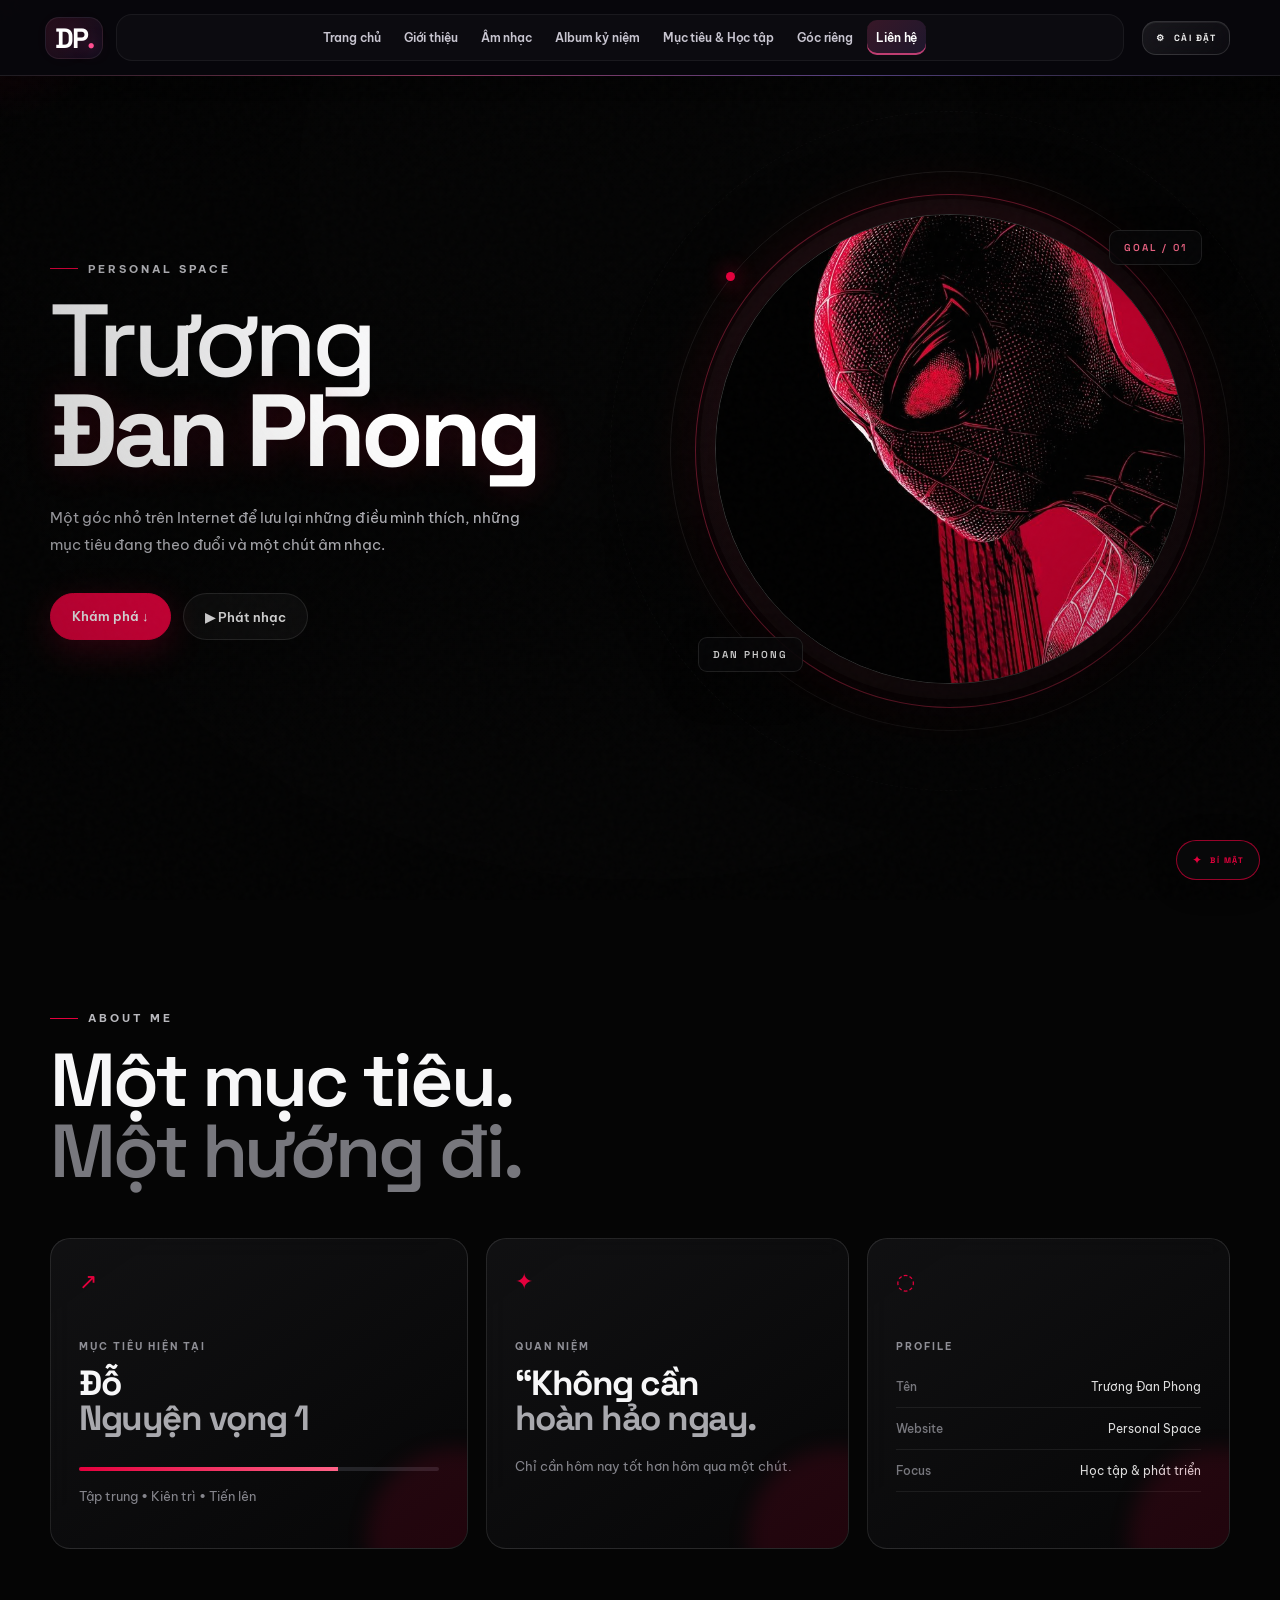
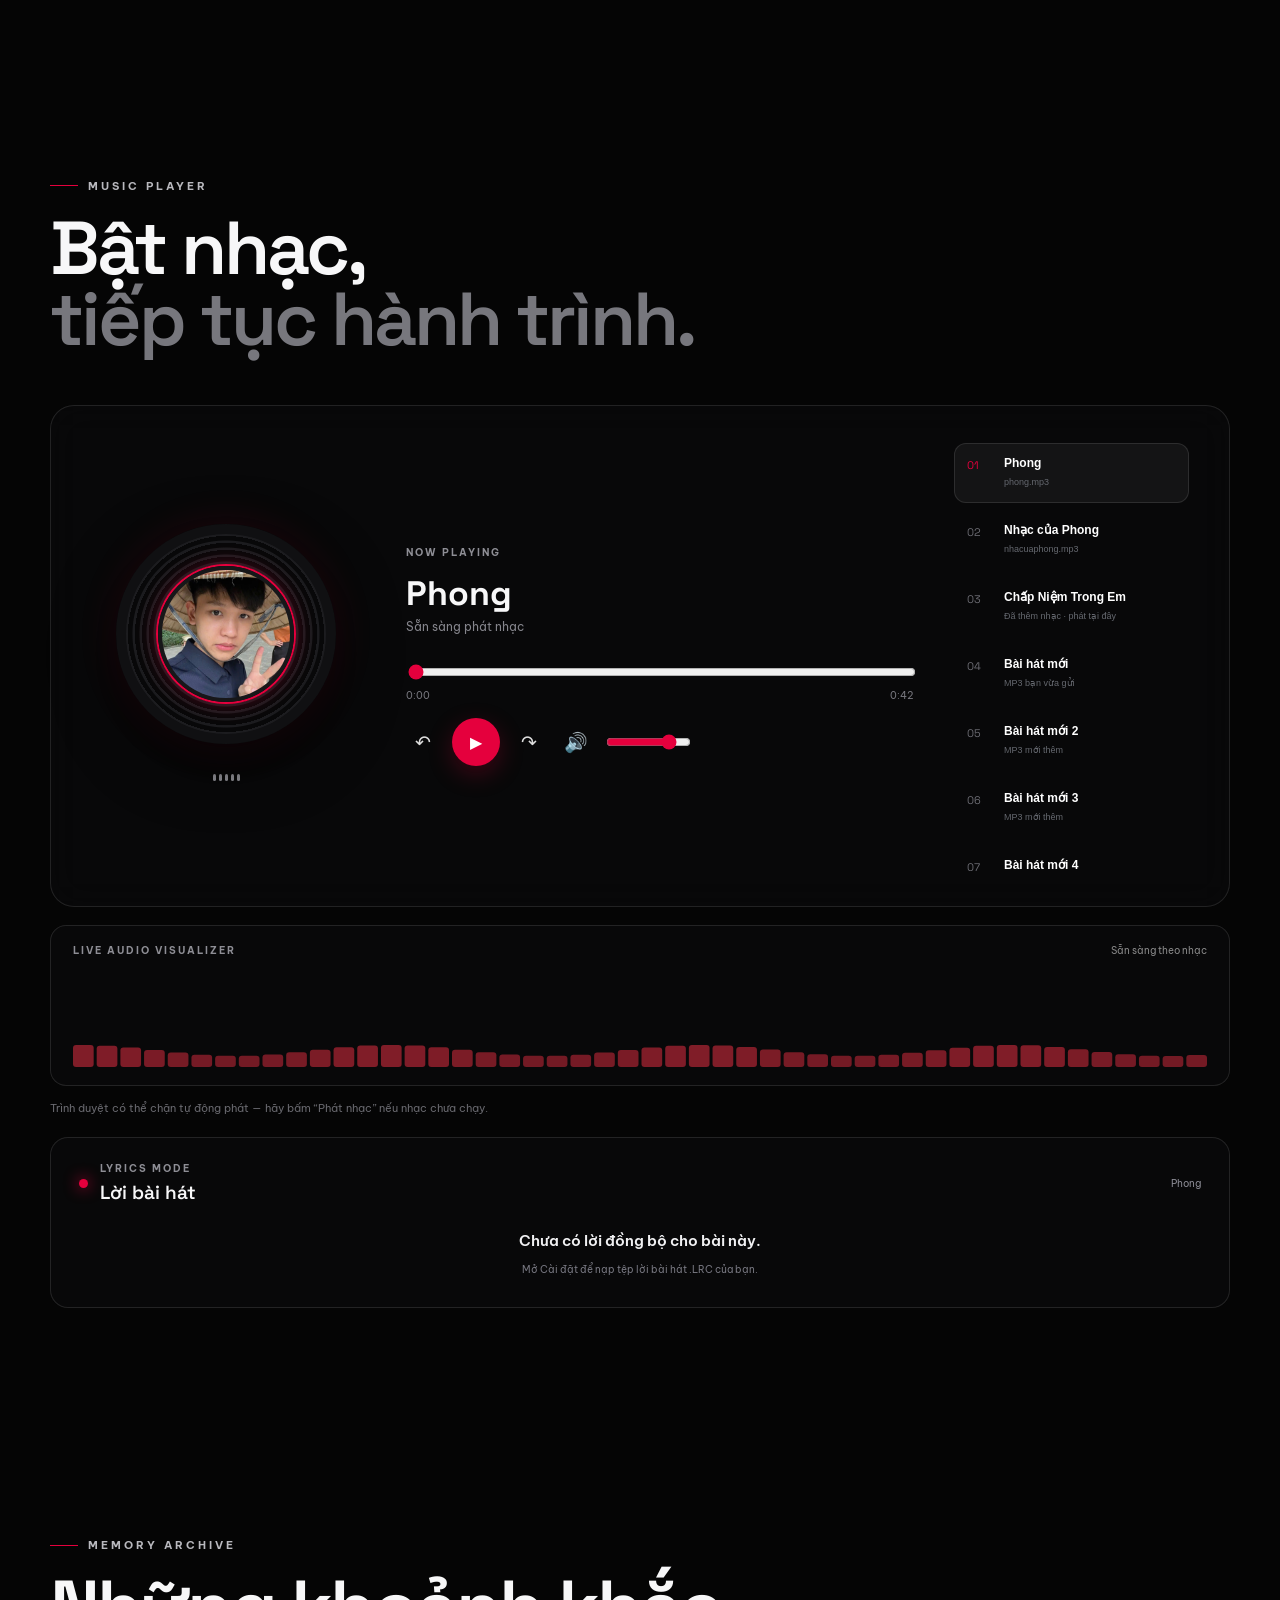
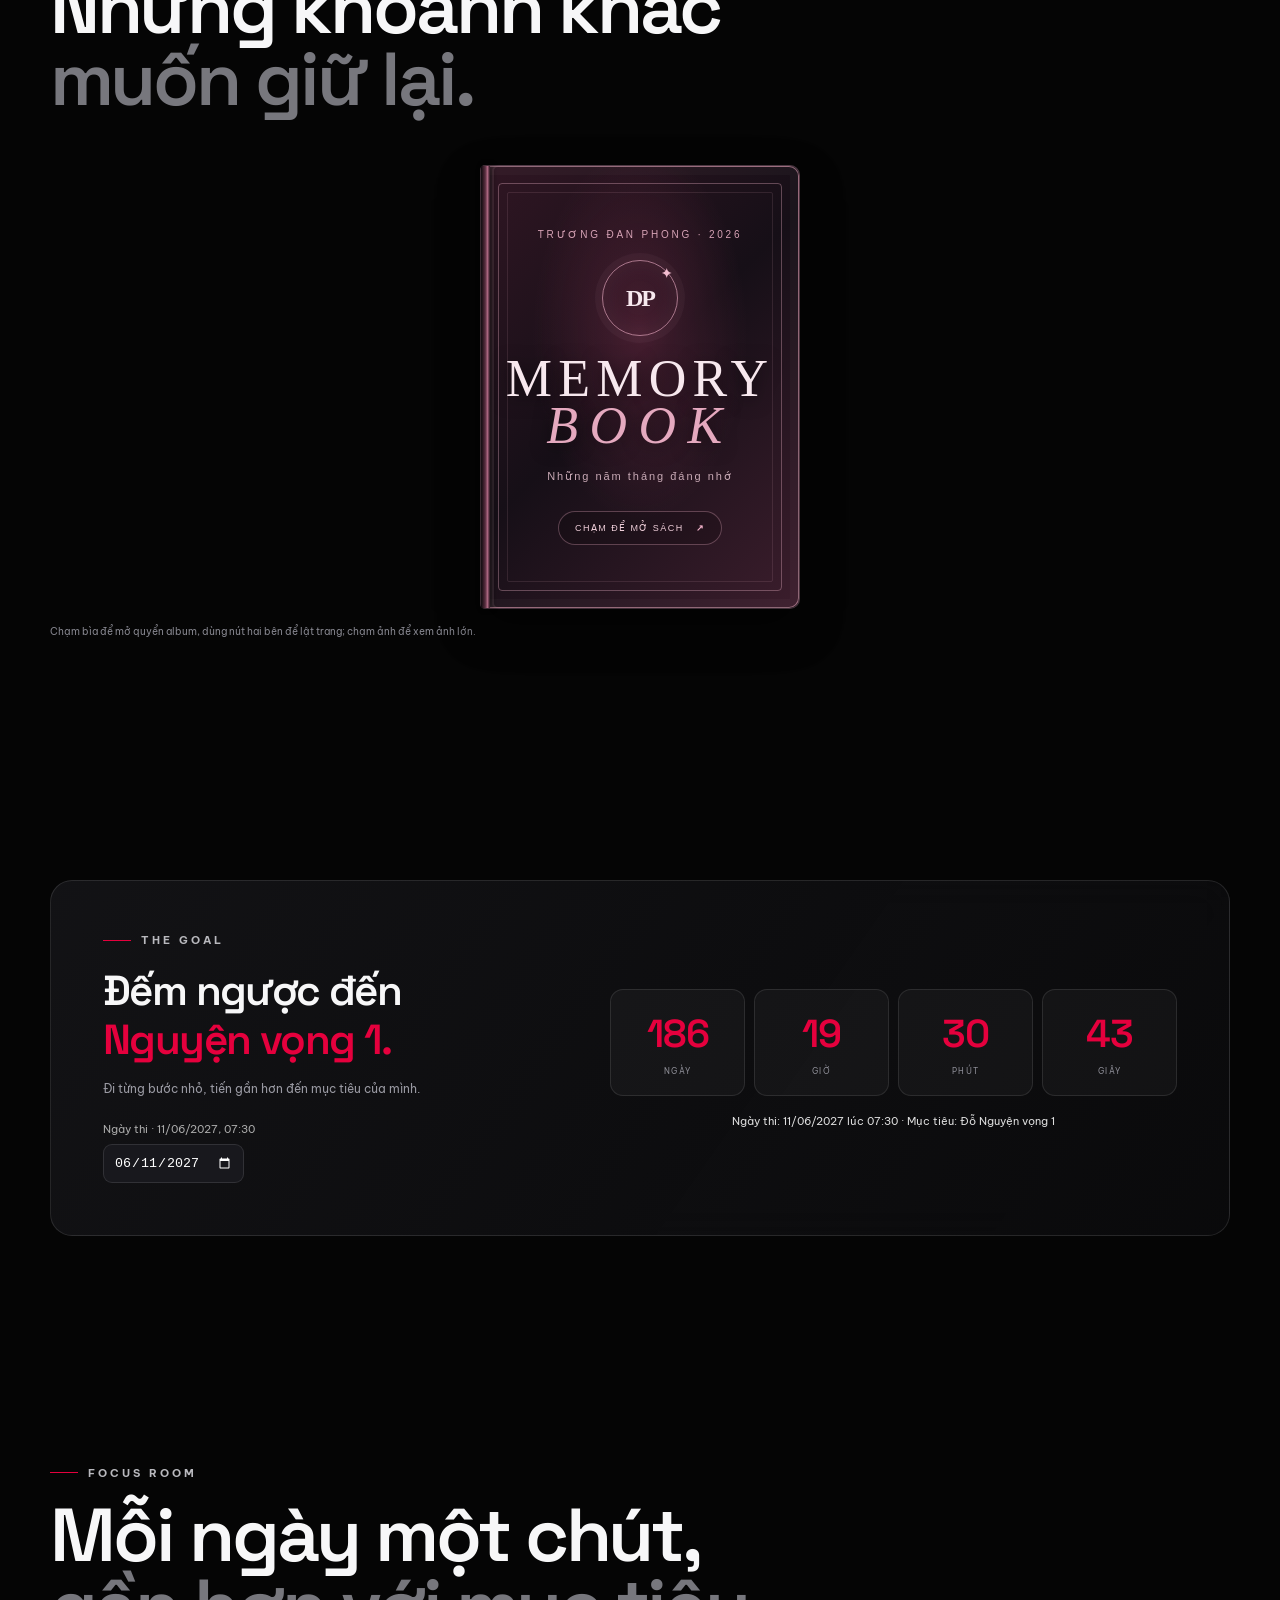
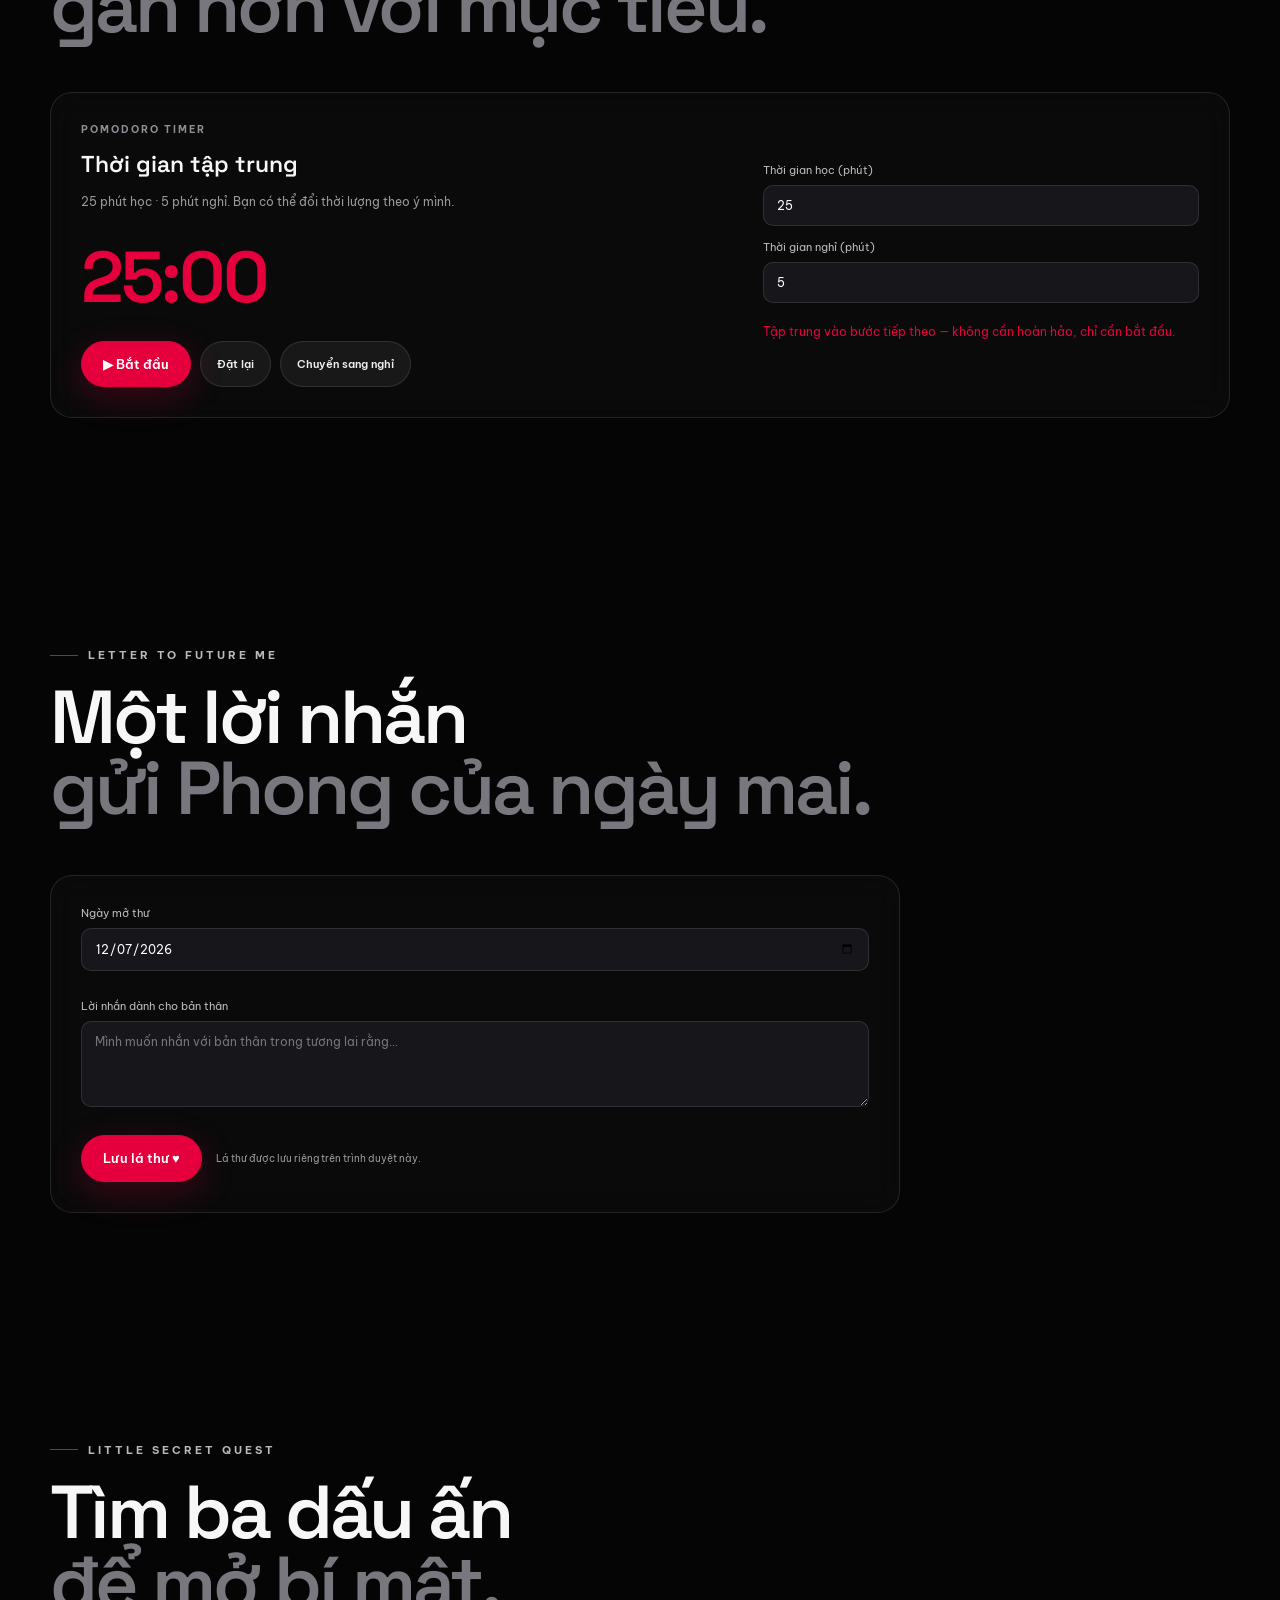
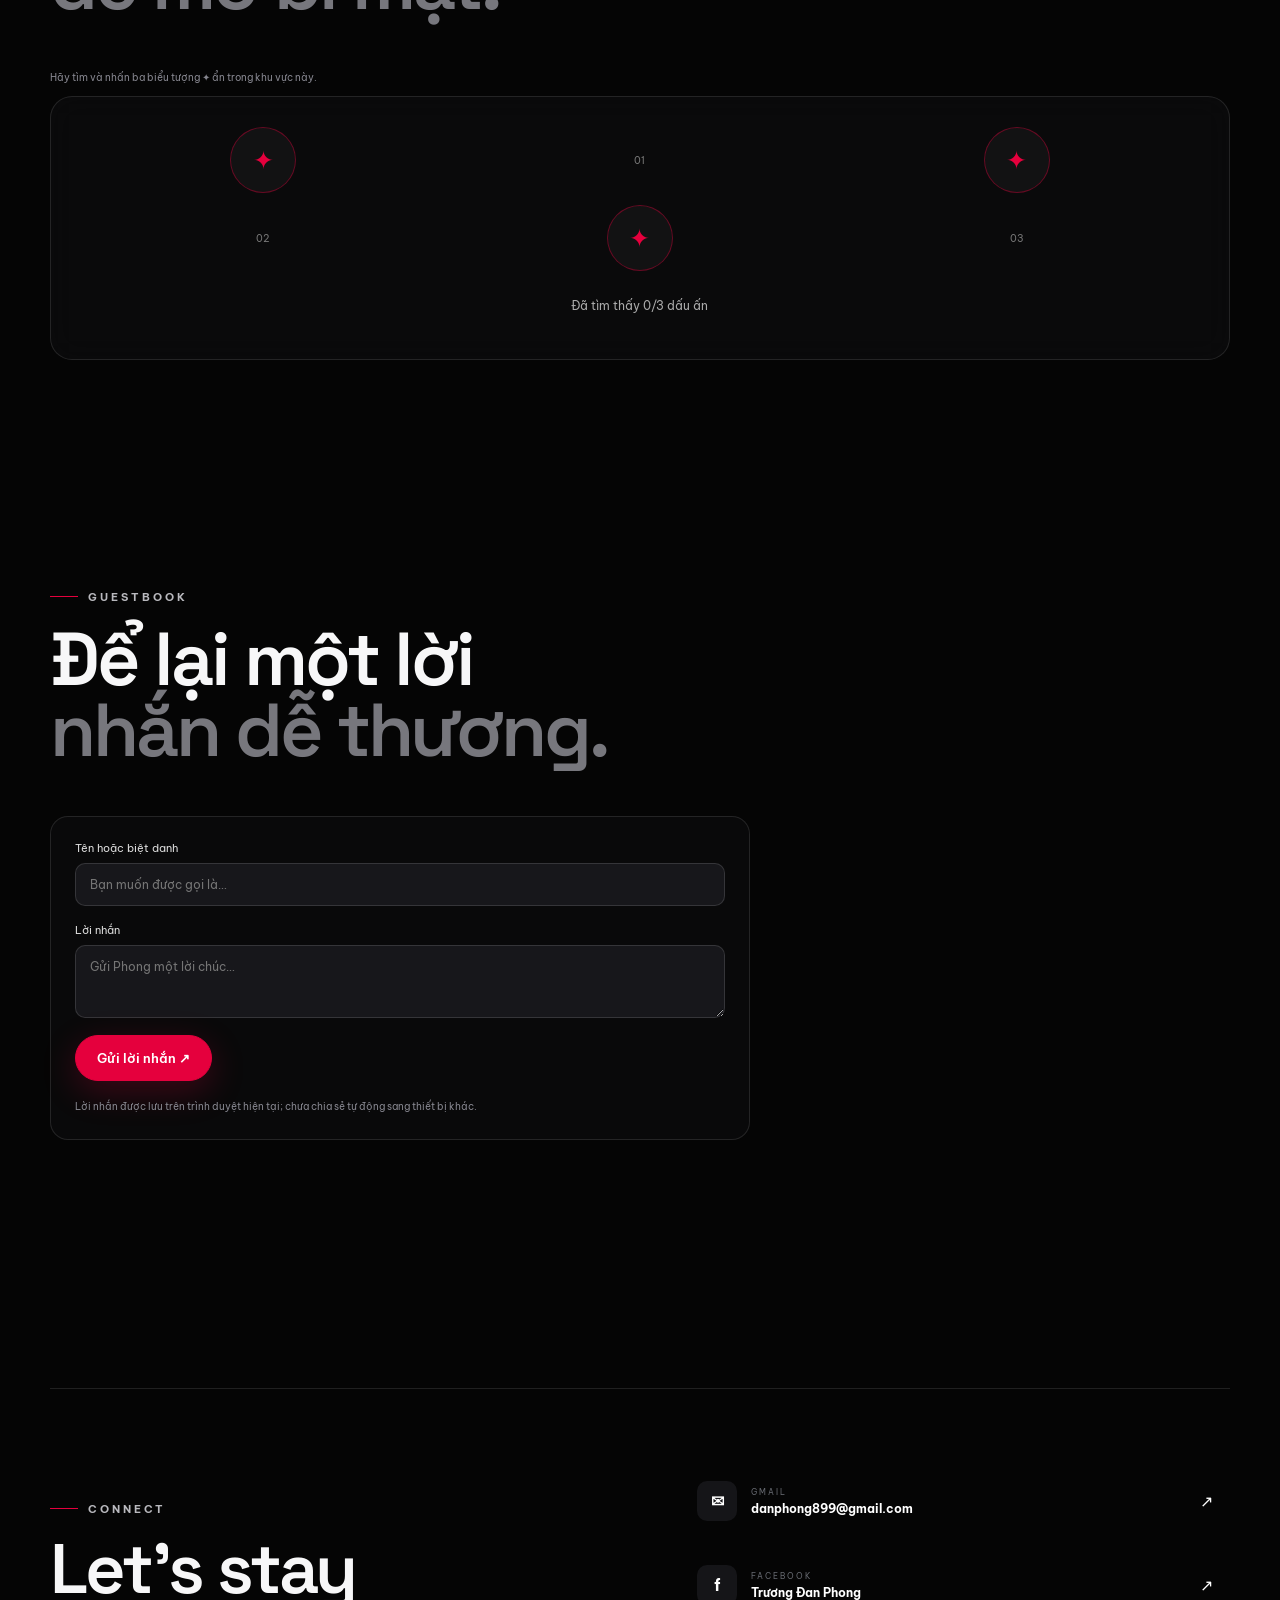
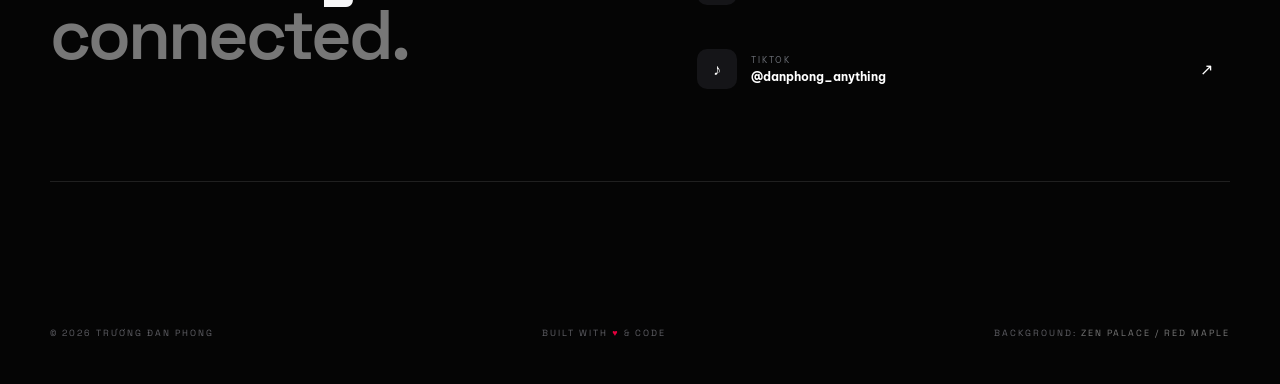
==== commit 87e3e50e: "Update index.html" ====
--- a/index.html
+++ b/index.html
@@ -7,6 +7,7 @@
   <meta name="description" content="Trang cá nhân của Trương Đan Phong." />
   <title>Trương Đan Phong — Personal Space</title>
   <link rel="stylesheet" href="style.css" />
+  <meta name="google-site-verification" content="0ykB7G85hR7yE3mkYdB50hmFQmrDyuaSuJd6EAANnDs" />
 </head>
 <body>
   <div class="bg">
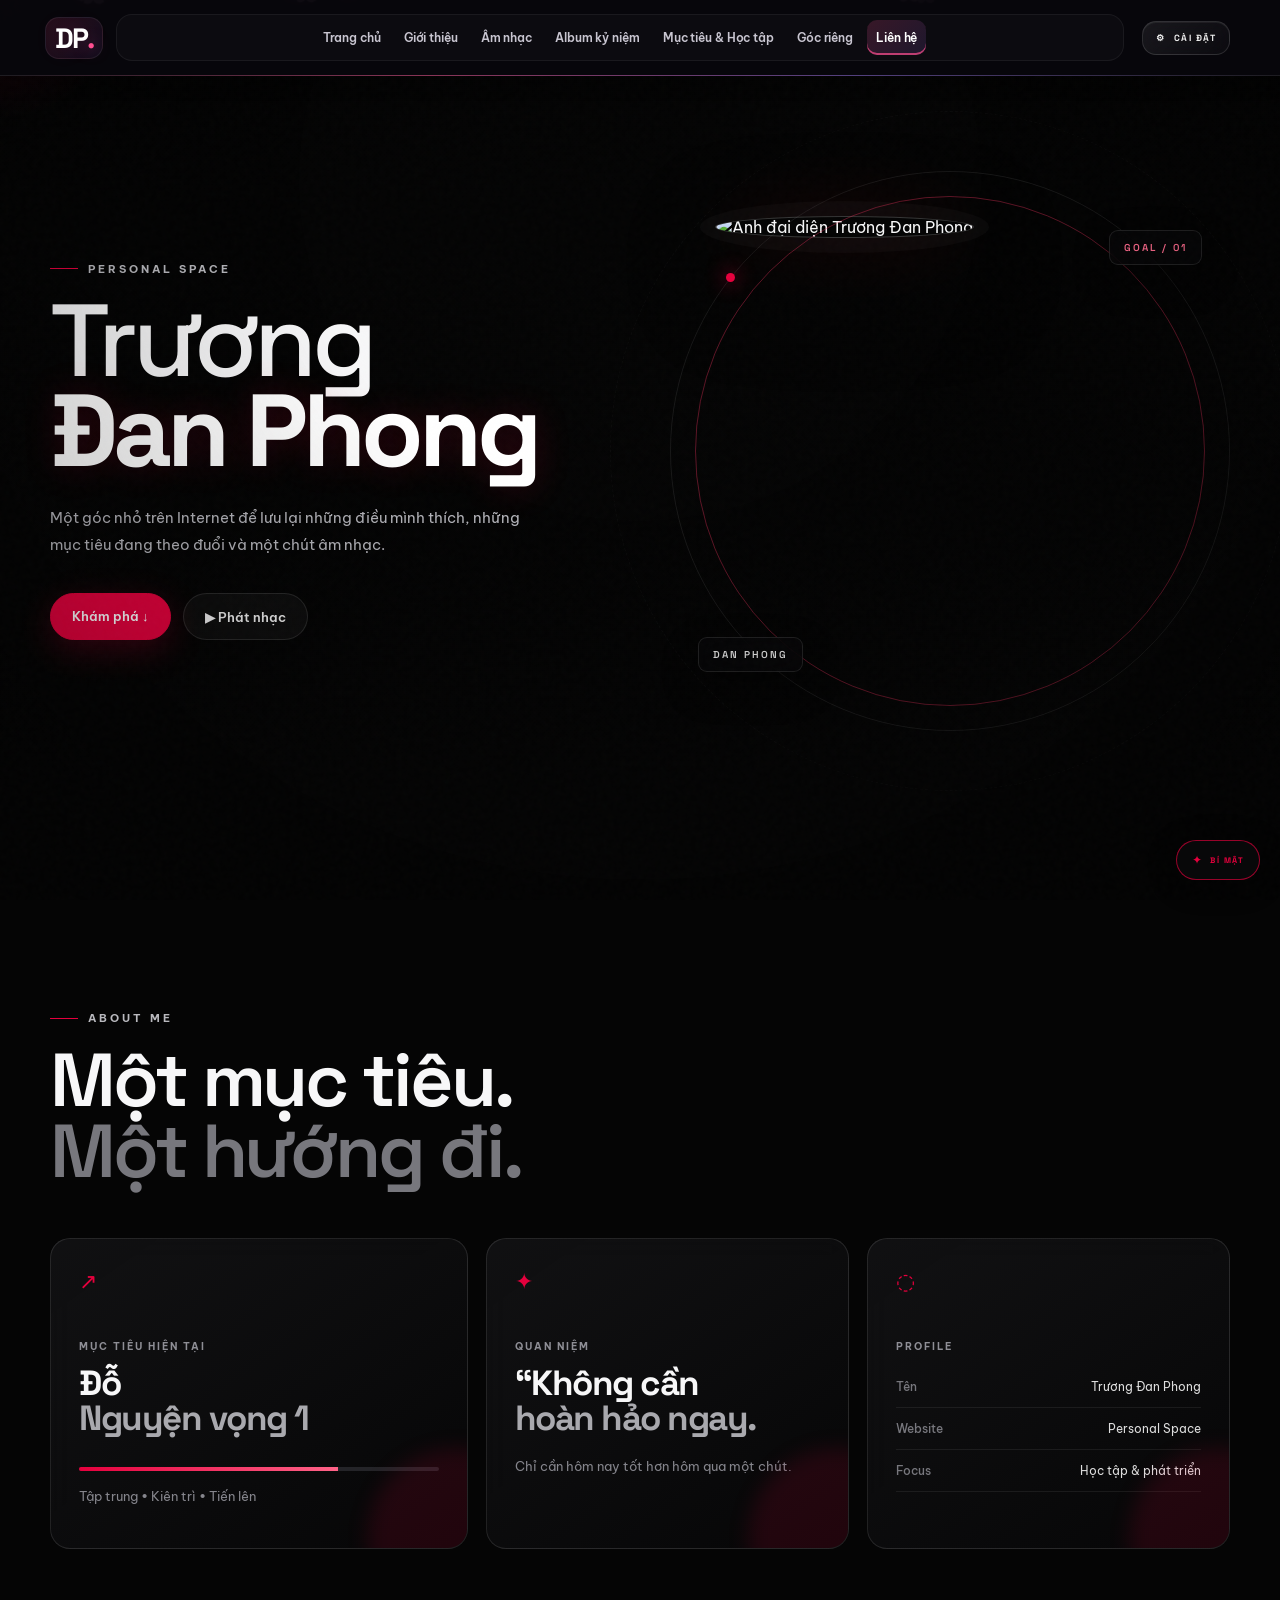
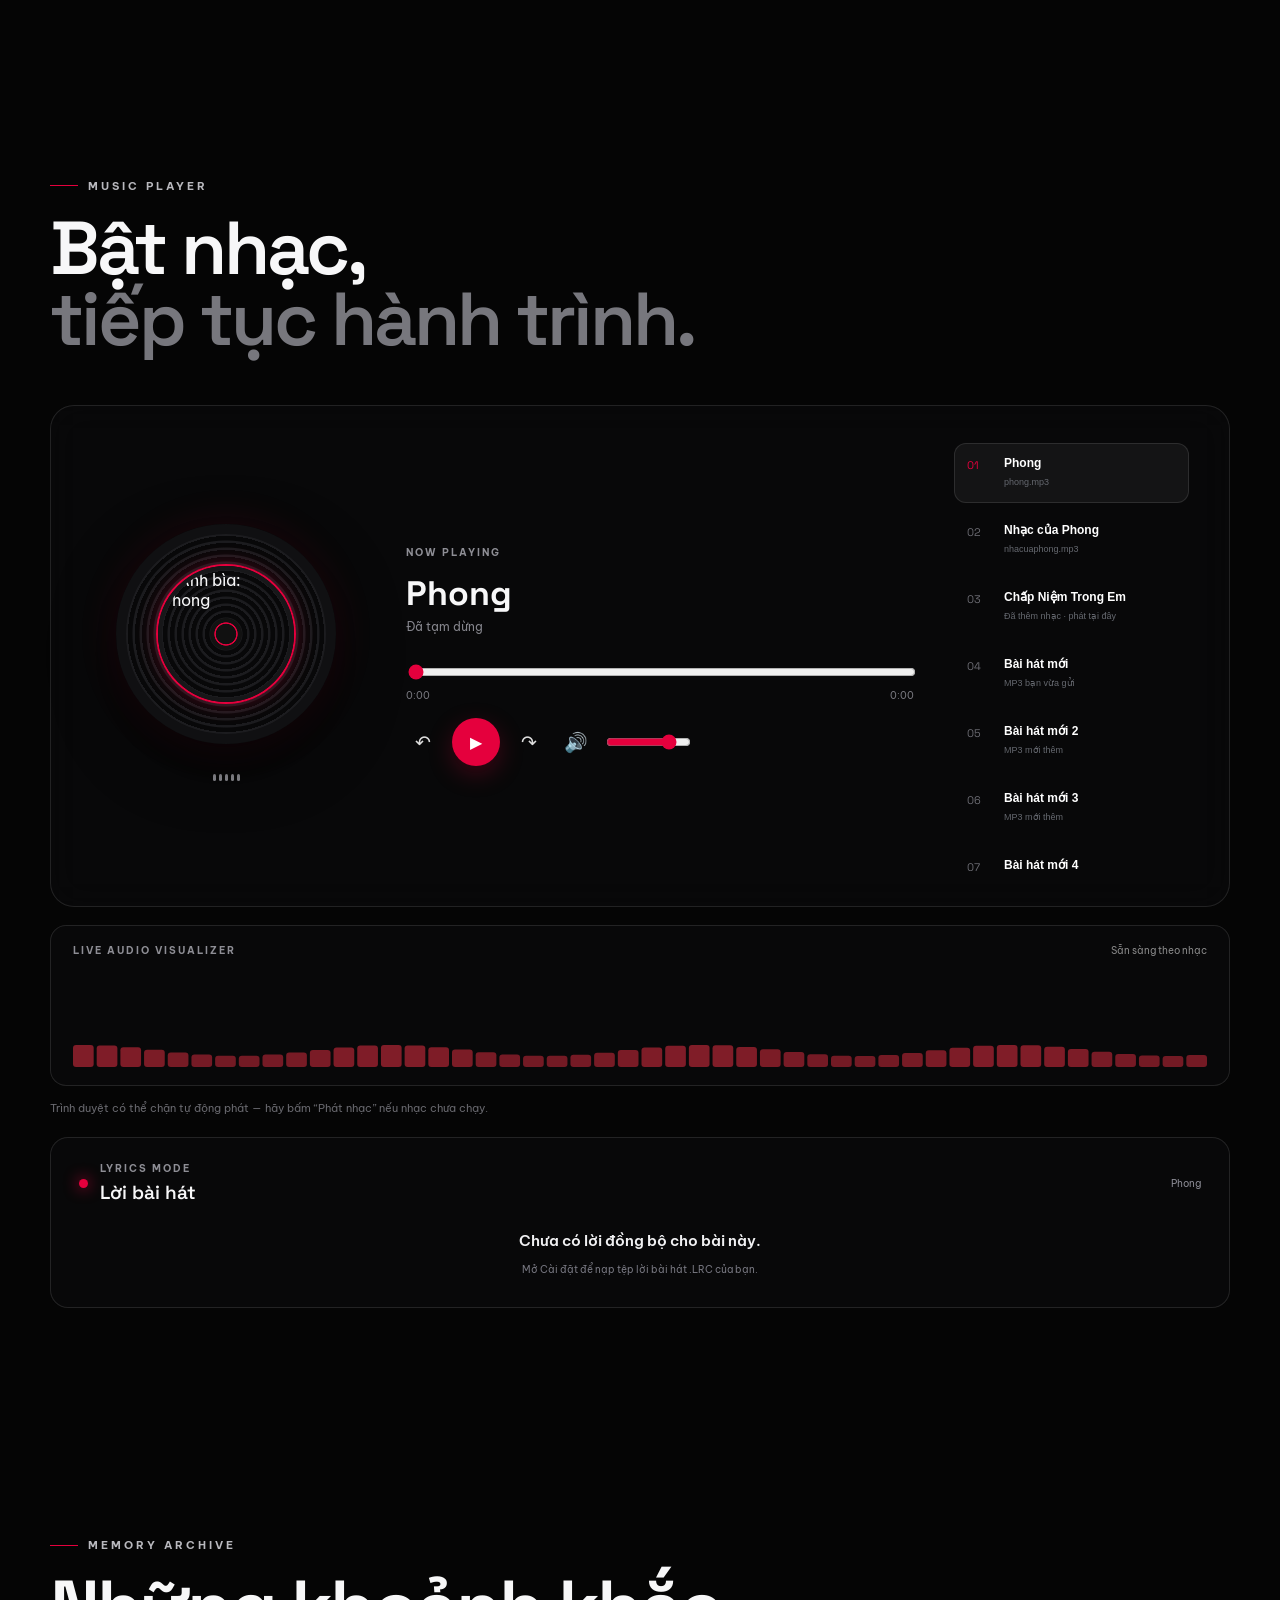
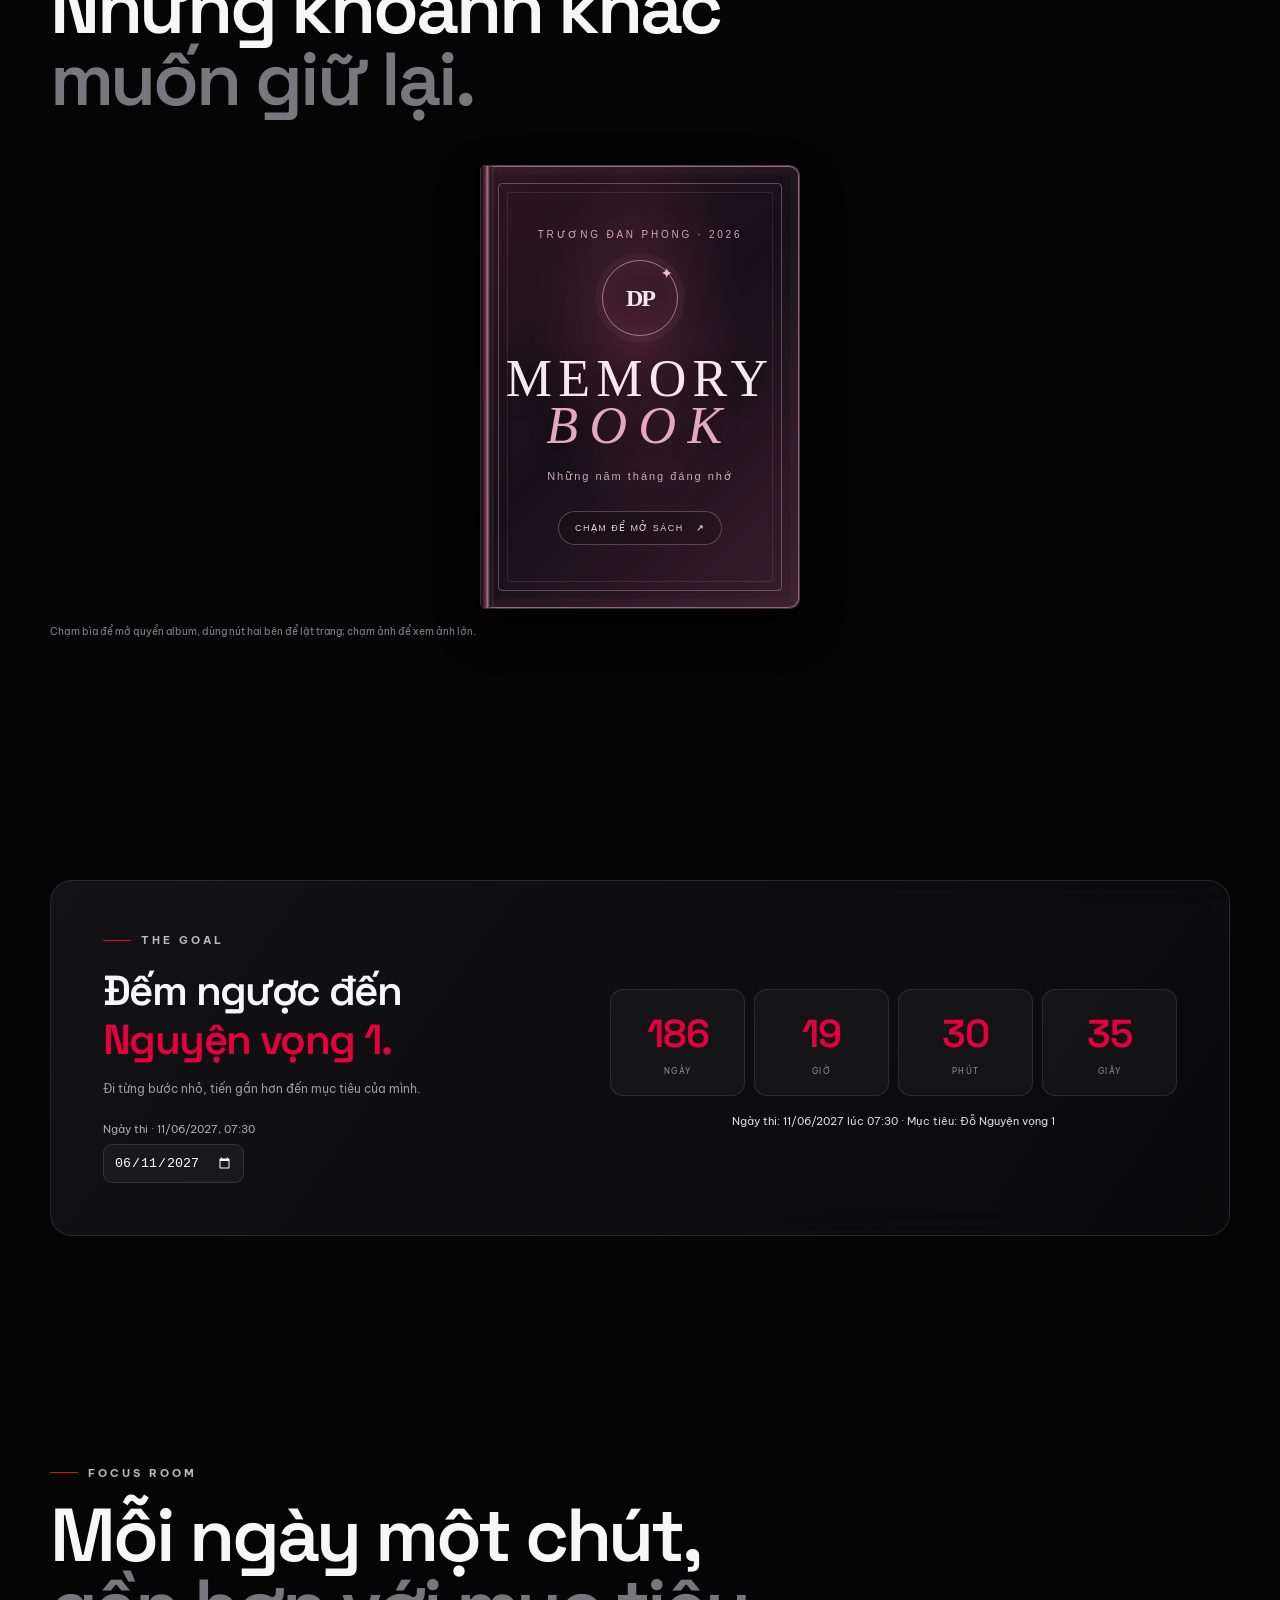
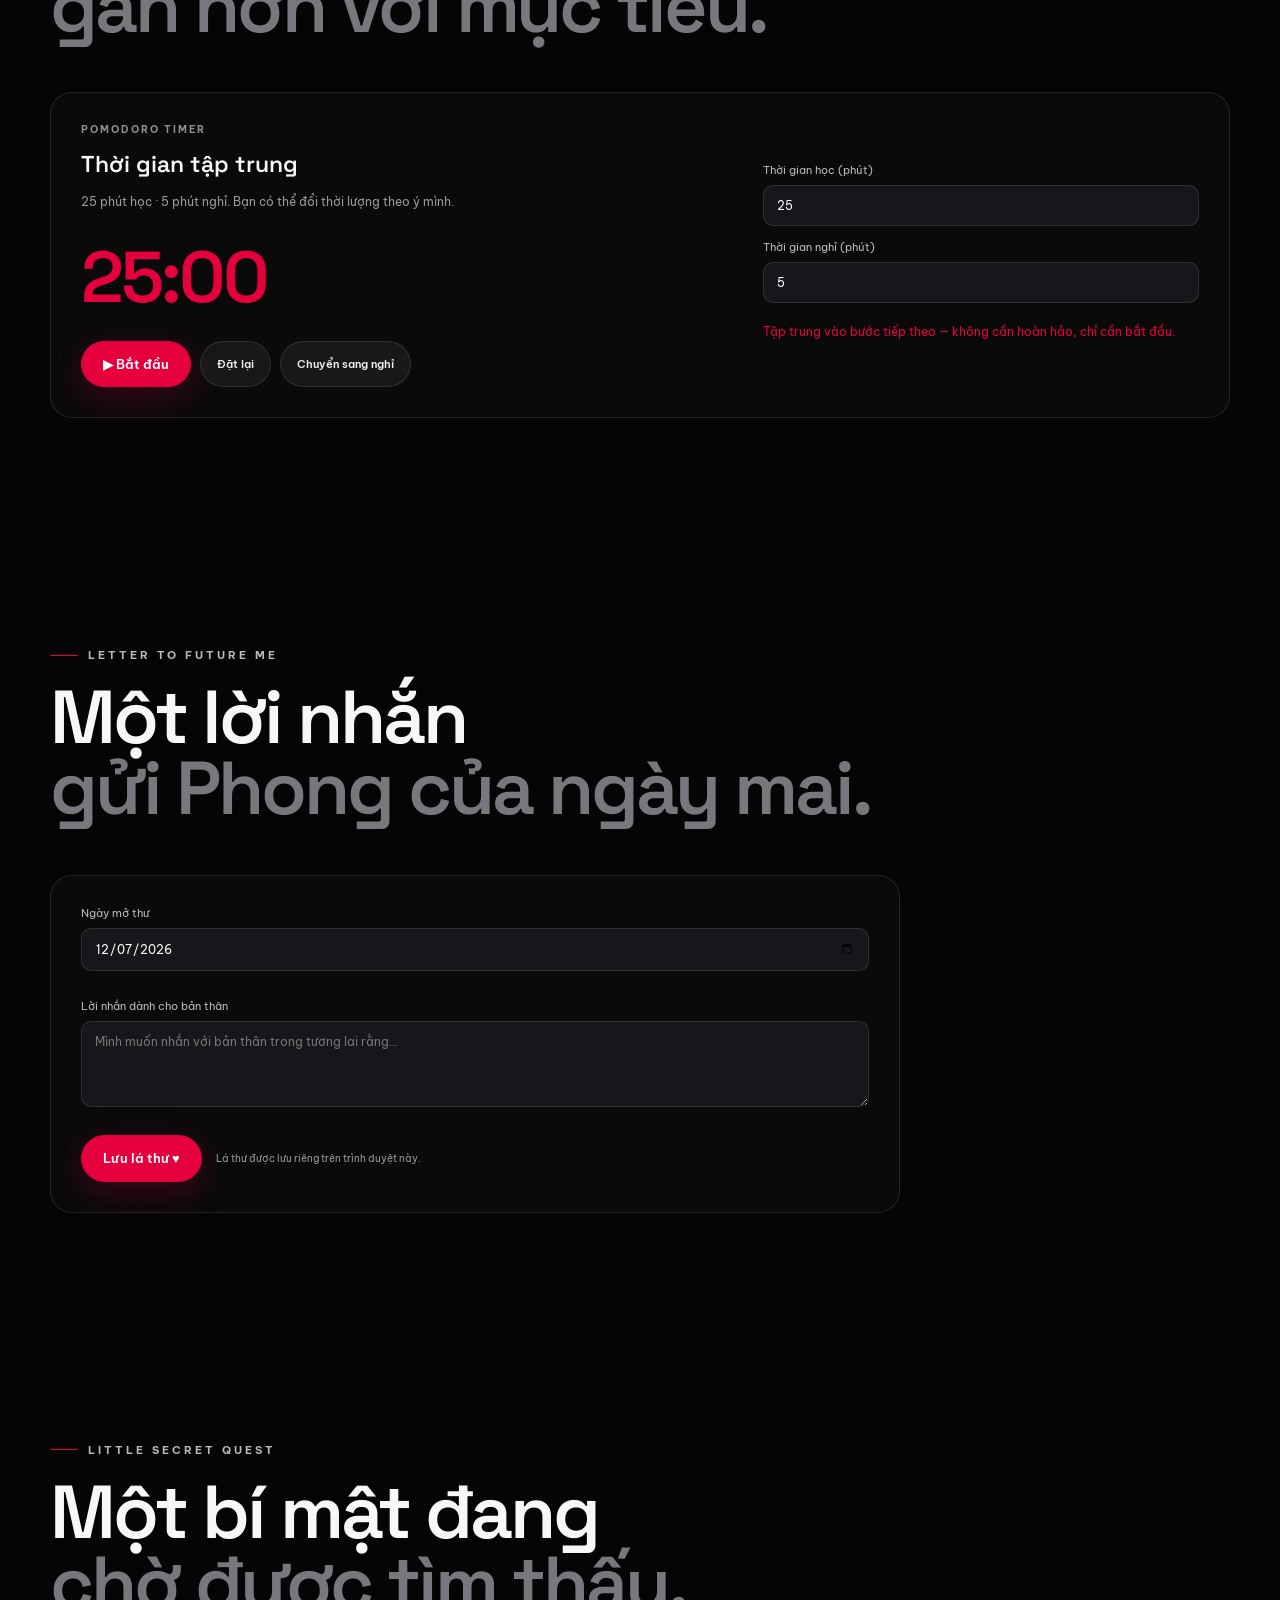
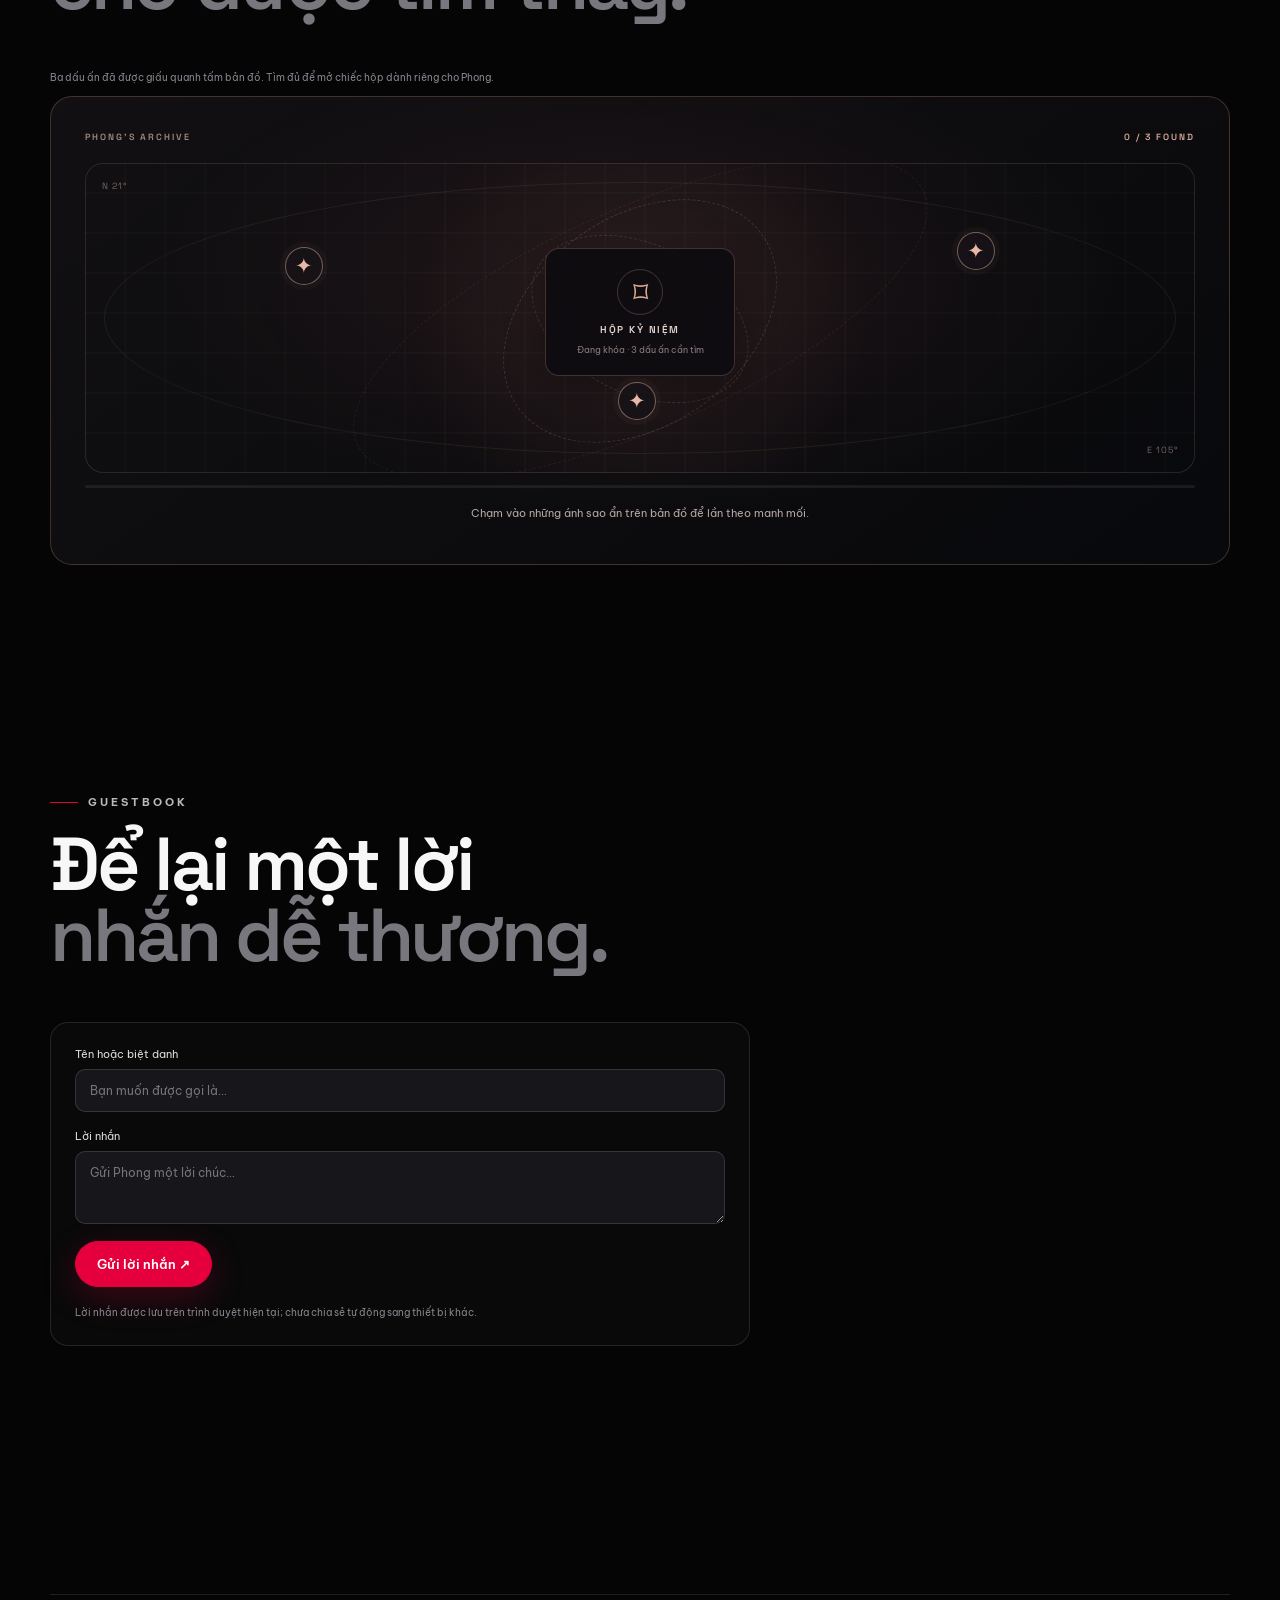
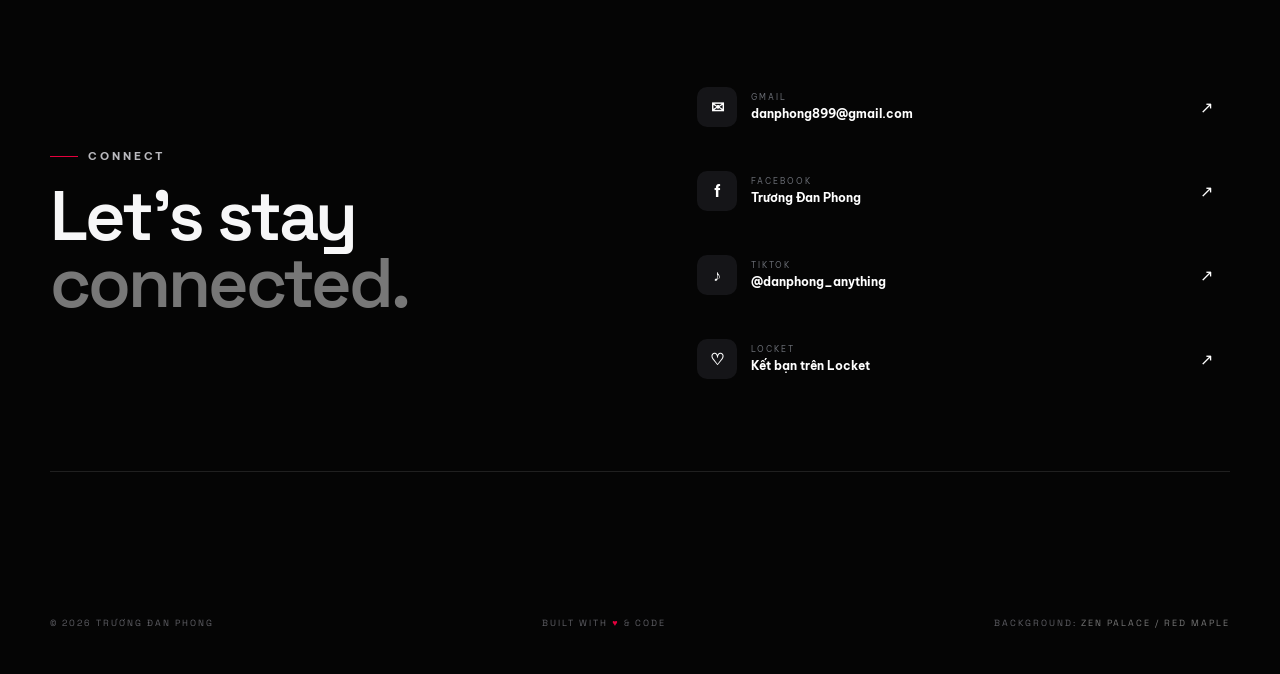
==== commit 78fa2bec: "Add files via upload" ====
--- a/index.html
+++ b/index.html
@@ -159,6 +159,9 @@
           <button class="track" data-index="10">
             <span>11</span><b>Nhạc bạn gửi 4</b><small>MP3 đã thêm</small>
           </button>
+          <button class="track" data-index="11">
+            <span>12</span><b>Nhạc mới bạn gửi</b><small>snaptik.vn_7692767814121262344.mp3</small>
+          </button>
         </div>
       </div>
       <div class="visualizer-panel reveal"><div class="visualizer-heading"><span class="card-label">LIVE AUDIO VISUALIZER</span><span id="visualizerState">Sẵn sàng theo nhạc</span></div><canvas id="audioVisualizer" aria-label="Sóng nhạc chuyển động theo âm thanh"></canvas></div>
@@ -186,20 +189,19 @@
         </button>
         <div class="memory-book-label"><span>DP · MEMORY BOOK</span><span>Những trang thanh xuân</span></div>
       <div class="memory-grid">
-        <button class="memory-card reveal" data-full="assets/avatar.jpg" data-caption="Một khoảnh khắc của Đan Phong"><img loading="lazy" decoding="async" src="assets/avatar.jpg" alt="Đan Phong đội nón lá"><span><b>01 / Đan Phong</b><small>Một khoảnh khắc của mình</small></span></button>
-        <button class="memory-card reveal" data-full="assets/memory-hoalu.jpg" data-caption="Kỷ niệm ở Phố cổ Hoa Lư"><img loading="lazy" decoding="async" src="assets/memory-hoalu.jpg" alt="Kỷ niệm Phố cổ Hoa Lư"><span><b>02 / Hoa Lư</b><small>Một chuyến đi đáng nhớ</small></span></button>
-        <button class="memory-card reveal" data-full="assets/cover-phong.jpg" data-caption="Ảnh bìa cho bài Phong"><img loading="lazy" decoding="async" src="assets/cover-phong.jpg" alt="Ảnh kỷ niệm của Phong"><span><b>03 / Một ngày vui</b><small>Những điều nhỏ bé đáng nhớ</small></span></button>
-        <button class="memory-card reveal" data-full="assets/cover-nhacuaphong.jpg" data-caption="Một giai điệu gắn với kỷ niệm của Phong"><img loading="lazy" decoding="async" src="assets/cover-nhacuaphong.jpg" alt="Ảnh bìa nhạc của Phong"><span><b>04 / Giai điệu</b><small>Âm nhạc và kỷ niệm</small></span></button>
-        <button class="memory-card reveal" data-full="assets/memory-child-suit.jpg" data-caption="Phong ngày bé, trong bộ vest nhỏ"><img loading="lazy" decoding="async" src="assets/memory-child-suit.jpg" alt="Phong ngày bé mặc vest"><span><b>05 / Ngày bé</b><small>Một nụ cười thật trong veo</small></span></button>
-        <button class="memory-card reveal" data-full="assets/memory-child-united.jpg" data-caption="Kỷ niệm tuổi thơ cùng chiếc áo bóng đá"><img loading="lazy" decoding="async" src="assets/memory-child-united.jpg" alt="Phong ngày bé mặc áo bóng đá"><span><b>06 / Tuổi thơ</b><small>Những ngày vô tư</small></span></button>
-        <button class="memory-card reveal" data-full="assets/memory-family-hoalu.jpg" data-caption="Một chuyến đi đáng nhớ cùng gia đình ở Hoa Lư"><img loading="lazy" decoding="async" src="assets/memory-family-hoalu.jpg" alt="Gia đình trong chuyến đi Hoa Lư"><span><b>07 / Gia đình</b><small>Điều quý giá nhất</small></span></button>
-        <button class="memory-card reveal" data-full="assets/memory-newspaper.jpg" data-caption="Tờ báo kỷ niệm Phố cổ Hoa Lư"><img loading="lazy" decoding="async" src="assets/memory-newspaper.jpg" alt="Tờ báo kỷ niệm Hoa Lư"><span><b>08 / Dấu ấn</b><small>Một sản phẩm đáng nhớ</small></span></button>
-        <button class="memory-card reveal" data-full="assets/memory-phong-market.jpg" data-caption="Một ngày dạo phố với chiếc áo hồng nhạt"><img loading="lazy" decoding="async" src="assets/memory-phong-market.jpg" alt="Đan Phong trong chiếc áo hồng nhạt ở khu chợ"><span><b>09 / Một ngày dạo phố</b><small>Những khoảnh khắc đời thường</small></span></button>
-        <button class="memory-card reveal" data-full="assets/memory-kayak-sunset.jpg" data-caption="Ngắm hoàng hôn trên mặt hồ từ chiếc ván chèo"><img loading="lazy" decoding="async" src="assets/memory-kayak-sunset.jpg" alt="Chèo ván trên hồ lúc hoàng hôn"><span><b>10 / Hoàng hôn</b><small>Một buổi chiều thật yên</small></span></button>
-        <button class="memory-card reveal" data-full="assets/memory-friends-selfie.jpg" data-caption="Một tấm selfie cùng người bạn"><img loading="lazy" decoding="async" src="assets/memory-friends-selfie.jpg" alt="Tấm selfie cùng một người bạn"><span><b>11 / Có nhau</b><small>Một tấm hình đáng giữ</small></span></button>
-        <button class="memory-card reveal" data-full="assets/memory-pink-fan.jpg" data-caption="Chiếc quạt nhỏ màu hồng trong một khoảnh khắc thường ngày"><img loading="lazy" decoding="async" src="assets/memory-pink-fan.jpg" alt="Tay cầm chiếc quạt nhỏ màu hồng"><span><b>12 / Điều nhỏ xinh</b><small>Những điều giản dị</small></span></button>
-        <button class="memory-card reveal" data-full="assets/memory-little-moments.jpg" data-caption="Một khoảnh khắc thường ngày nhìn từ trên cao"><img loading="lazy" decoding="async" src="assets/memory-little-moments.jpg" alt="Bóng người và chiếc túi trên nền gạch"><span><b>13 / Một góc nhỏ</b><small>Kỷ niệm chẳng cần lý do</small></span></button>
-        <button class="memory-card reveal" data-full="assets/memory-child-helmet.jpg" data-caption="Phong ngày bé với chiếc mũ bảo hiểm đỏ"><img loading="lazy" decoding="async" src="assets/memory-child-helmet.jpg" alt="Phong ngày bé đội mũ bảo hiểm đỏ"><span><b>14 / Ngày thơ bé</b><small>Thời gian đã đi qua</small></span></button>
+        <button class="memory-card reveal" data-full="assets/memory-child-suit.jpg" data-caption="Phong ngày bé trong bộ vest nhỏ — những năm tháng đầu đời"><img loading="lazy" decoding="async" src="assets/memory-child-suit.jpg" alt="Phong ngày bé mặc vest"><span><b>01 / Những năm đầu đời</b><small>Phong ngày bé trong bộ vest nhỏ</small></span></button>
+        <button class="memory-card reveal" data-full="assets/memory-child-smile.jpg" data-caption="Nụ cười tuổi thơ — một ký ức trong veo"><img loading="lazy" decoding="async" src="assets/memory-child-smile.jpg" alt="Phong ngày bé mỉm cười"><span><b>02 / Nụ cười tuổi thơ</b><small>Một khoảnh khắc thật trong veo</small></span></button>
+        <button class="memory-card reveal" data-full="assets/memory-child-united.jpg" data-caption="Phong ngày bé với chiếc áo bóng đá yêu thích"><img loading="lazy" decoding="async" src="assets/memory-child-united.jpg" alt="Phong ngày bé mặc áo bóng đá"><span><b>03 / Ngày tháng vô tư</b><small>Tuổi thơ và chiếc áo bóng đá</small></span></button>
+        <button class="memory-card reveal" data-full="assets/memory-child-helmet.jpg" data-caption="Phong ngày bé đội chiếc mũ bảo hiểm đỏ"><img loading="lazy" decoding="async" src="assets/memory-child-helmet.jpg" alt="Phong ngày bé đội mũ bảo hiểm đỏ"><span><b>04 / Một ngày bé xíu</b><small>Thời gian đã đi qua</small></span></button>
+        <button class="memory-card reveal" data-full="assets/memory-family-hoalu.jpg" data-caption="Một chuyến đi Hoa Lư cùng gia đình"><img loading="lazy" decoding="async" src="assets/memory-family-hoalu.jpg" alt="Gia đình trong chuyến đi Hoa Lư"><span><b>05 / Chuyến đi cùng gia đình</b><small>Điều quý giá nhất trong hành trình</small></span></button>
+        <button class="memory-card reveal" data-full="assets/memory-hoalu-lake.jpg" data-caption="Khoảnh khắc bên hồ trong chuyến đi Hoa Lư"><img loading="lazy" decoding="async" src="assets/memory-hoalu-lake.jpg" alt="Phong bên hồ và núi đá ở Hoa Lư"><span><b>06 / Bên hồ Hoa Lư</b><small>Một góc bình yên của chuyến đi</small></span></button>
+        <button class="memory-card reveal" data-full="assets/memory-hoalu.jpg" data-caption="Dấu ấn chuyến đi Phố cổ Hoa Lư"><img loading="lazy" decoding="async" src="assets/memory-hoalu.jpg" alt="Kỷ niệm Phố cổ Hoa Lư"><span><b>07 / Phố cổ Hoa Lư</b><small>Dấu ấn của một chuyến đi</small></span></button>
+        <button class="memory-card reveal" data-full="assets/memory-newspaper.jpg" data-caption="Tờ báo kỷ niệm về Phố cổ Hoa Lư"><img loading="lazy" decoding="async" src="assets/memory-newspaper.jpg" alt="Tờ báo kỷ niệm Hoa Lư"><span><b>08 / Dấu ấn được lưu lại</b><small>Một kỷ niệm có thể cầm trên tay</small></span></button>
+        <button class="memory-card reveal" data-full="assets/memory-kayak-sunset.jpg" data-caption="Ngắm hoàng hôn trên hồ từ chiếc ván chèo"><img loading="lazy" decoding="async" src="assets/memory-kayak-sunset.jpg" alt="Chèo ván trên hồ lúc hoàng hôn"><span><b>09 / Hoàng hôn trên hồ</b><small>Một buổi chiều thật yên</small></span></button>
+        <button class="memory-card reveal" data-full="assets/memory-friends-selfie.jpg" data-caption="Một tấm selfie cùng người bạn"><img loading="lazy" decoding="async" src="assets/memory-friends-selfie.jpg" alt="Tấm selfie cùng một người bạn"><span><b>10 / Có nhau</b><small>Một tấm hình đáng giữ</small></span></button>
+        <button class="memory-card reveal" data-full="assets/memory-phong-market.jpg" data-caption="Một ngày dạo phố với chiếc áo hồng nhạt"><img loading="lazy" decoding="async" src="assets/memory-phong-market.jpg" alt="Đan Phong trong chiếc áo hồng nhạt ở khu chợ"><span><b>11 / Một ngày dạo phố</b><small>Những khoảnh khắc đời thường</small></span></button>
+        <button class="memory-card reveal" data-full="assets/memory-pink-fan.jpg" data-caption="Chiếc quạt nhỏ màu hồng trong một khoảnh khắc thường ngày"><img loading="lazy" decoding="async" src="assets/memory-pink-fan.jpg" alt="Tay cầm chiếc quạt nhỏ màu hồng"><span><b>12 / Điều nhỏ xinh</b><small>Những điều giản dị cũng đáng nhớ</small></span></button>
+        <button class="memory-card reveal" data-full="assets/memory-little-moments.jpg" data-caption="Một góc nhỏ của ngày thường"><img loading="lazy" decoding="async" src="assets/memory-little-moments.jpg" alt="Bóng người và chiếc túi trên nền gạch"><span><b>13 / Một góc nhỏ</b><small>Kỷ niệm chẳng cần lý do</small></span></button>
       </div>
       </div>
         <div class="album-controls" aria-label="Điều khiển lật trang album">
@@ -230,19 +232,36 @@
     </section>
 
     <section class="section mission-section" id="secretMission">
-      <div class="section-heading reveal"><p class="eyebrow"><span></span> LITTLE SECRET QUEST</p><h2>Tìm ba dấu ấn<br><em>để mở bí mật.</em></h2><p class="section-hint">Hãy tìm và nhấn ba biểu tượng ✦ ẩn trong khu vực này.</p></div>
-      <div class="mission-card reveal"><button class="mission-star" data-star="0" aria-label="Dấu ấn bí mật thứ nhất">✦</button><span>01</span><button class="mission-star" data-star="1" aria-label="Dấu ấn bí mật thứ hai">✦</button><span>02</span><button class="mission-star" data-star="2" aria-label="Dấu ấn bí mật thứ ba">✦</button><span>03</span><p id="missionStatus">Đã tìm thấy 0/3 dấu ấn</p><div id="missionReward" hidden>✨ Bạn đã mở khóa lời nhắn bí mật: “Phong của tương lai sẽ tự hào vì bạn đã không bỏ cuộc hôm nay.”</div></div>
+      <div class="section-heading reveal"><p class="eyebrow"><span></span> LITTLE SECRET QUEST</p><h2>Một bí mật đang<br><em>chờ được tìm thấy.</em></h2><p class="section-hint">Ba dấu ấn đã được giấu quanh tấm bản đồ. Tìm đủ để mở chiếc hộp dành riêng cho Phong.</p></div>
+      <div class="mission-card mission-vault reveal">
+        <div class="quest-topline"><span>PHONG'S ARCHIVE</span><span id="missionCount">0 / 3 FOUND</span></div>
+        <div class="quest-map" aria-label="Bản đồ tìm dấu ấn">
+          <div class="map-orbit orbit-one"></div><div class="map-orbit orbit-two"></div>
+          <span class="map-coordinate coord-a">N 21°</span><span class="map-coordinate coord-b">E 105°</span>
+          <button class="mission-star star-a" data-star="0" aria-label="Tìm dấu ấn thứ nhất" title="Một ánh sáng nhỏ">✦</button>
+          <button class="mission-star star-b" data-star="1" aria-label="Tìm dấu ấn thứ hai" title="Dấu vết thứ hai">✦</button>
+          <button class="mission-star star-c" data-star="2" aria-label="Tìm dấu ấn thứ ba" title="Dấu vết cuối cùng">✦</button>
+          <div class="quest-lock" id="questLock"><span class="lock-icon">⌑</span><b>HỘP KỶ NIỆM</b><small>Đang khóa · 3 dấu ấn cần tìm</small></div>
+        </div>
+        <div class="quest-progress"><span id="questProgressFill"></span></div>
+        <p id="missionStatus" aria-live="polite">Chạm vào những ánh sao ẩn trên bản đồ để lần theo manh mối.</p>
+        <div id="missionReward" class="mission-reward" hidden><div class="reward-sparkle">✧</div><p class="reward-kicker">ARCHIVE UNLOCKED</p><h3>Một lời nhắn dành riêng cho Phong</h3><p>Không phải ngày nào cũng rực rỡ, nhưng từng bước nhỏ bạn cố gắng đều có ý nghĩa. Mong Phong của tương lai sẽ nhìn lại hôm nay bằng một nụ cười — vì bạn đã đi xa hơn mình tưởng. ♥</p><button type="button" class="btn secondary" id="questReplay">Cất bí mật lại ↺</button></div>
+      </div>
     </section>
 
     <section class="section guestbook-section" id="guestbook">
       <div class="section-heading reveal"><p class="eyebrow"><span></span> GUESTBOOK</p><h2>Để lại một lời<br><em>nhắn dễ thương.</em></h2></div>
       <form id="guestbookForm" class="guestbook-form reveal"><label>Tên hoặc biệt danh<input id="guestName" maxlength="40" placeholder="Bạn muốn được gọi là…" required></label><label>Lời nhắn<textarea id="guestMessage" maxlength="240" rows="3" placeholder="Gửi Phong một lời chúc…" required></textarea></label><button class="btn primary" type="submit">Gửi lời nhắn <span>↗</span></button><p class="section-hint">Lời nhắn được lưu trên trình duyệt hiện tại; chưa chia sẻ tự động sang thiết bị khác.</p></form>
+      <div id="letterSentAnimation" class="letter-sent-animation" aria-live="polite" aria-hidden="true">
+        <div class="sent-envelope" aria-hidden="true"><div class="envelope-back"></div><div class="envelope-paper"><span>♥</span></div><div class="envelope-flap"></div><div class="envelope-front"></div></div>
+        <p class="sent-letter-title">Lời nhắn đã được gửi ♥</p><p class="sent-letter-caption">Một chiếc thư nhỏ đã được khép lại cẩn thận.</p>
+      </div>
       <div id="guestbookList" class="guestbook-list" aria-live="polite"></div>
     </section>
 
     <div class="memory-lightbox" id="memoryLightbox" aria-hidden="true"><button id="closeMemory" aria-label="Đóng ảnh">×</button><img id="lightboxImage" src="assets/avatar.jpg" alt="Ảnh phóng to"><p id="lightboxCaption"></p></div>
     <button class="secret-button" id="secretButton" aria-label="Mở thông điệp bí mật">✦ <span>BÍ MẬT</span></button>
-    <div class="secret-modal" id="secretModal" aria-hidden="true"><div class="secret-card"><button id="closeSecret" aria-label="Đóng">×</button><p class="eyebrow"><span></span> A LITTLE REMINDER</p><h2>Phong, cố lên nhé! ✦</h2><p>Chậm một chút cũng không sao. Miễn là bạn vẫn tiếp tục bước về phía điều mình mong muốn. Chúc bạn đỗ Nguyện vọng 1!</p><button class="btn primary" id="secretOkay">Mình sẽ cố gắng ♥</button></div></div>
+    <div class="secret-modal" id="secretModal" aria-hidden="true"><div class="secret-card secret-game-card"><button id="closeSecret" aria-label="Đóng">×</button><p class="eyebrow"><span></span> PHONG'S SECRET ROOM</p><h2>Mở một chiếc thư bí mật ✉</h2><p class="secret-intro">Có ba phong thư dành riêng cho bạn. Chọn một chiếc để khám phá thông điệp bên trong nhé.</p><div class="secret-envelopes" role="group" aria-label="Chọn phong thư"><button class="secret-envelope-choice" data-secret="0"><span>✉</span><small>Gửi hôm nay</small></button><button class="secret-envelope-choice" data-secret="1"><span>♡</span><small>Gửi ngày mai</small></button><button class="secret-envelope-choice" data-secret="2"><span>✦</span><small>Gửi tương lai</small></button></div><div class="secret-message" id="secretMessage" aria-live="polite" hidden></div><button class="btn primary" id="secretOkay">Cất lời nhắn vào tim ♥</button></div></div>
 
     <section class="section contact" id="contact">
       <div class="contact-box reveal">
@@ -266,6 +285,11 @@
             <span><small>TIKTOK</small><b>@danphong_anything</b></span>
             <span>↗</span>
           </a>
+          <a class="social" href="https://locket.camera/invites/0wFlr51EKHVgOzYC9gHTYhqnAOE29a54fbbd52b5c818?type=UsernameLink" target="_blank" rel="noopener noreferrer">
+            <span class="social-icon">♡</span>
+            <span><small>LOCKET</small><b>Kết bạn trên Locket</b></span>
+            <span>↗</span>
+          </a>
         </div>
       </div>
     </section>
@@ -280,9 +304,9 @@
   <div class="settings-backdrop" id="settingsBackdrop" aria-hidden="true">
     <aside class="settings-panel" role="dialog" aria-modal="true" aria-labelledby="settingsTitle">
       <div class="settings-heading"><div><p class="eyebrow"><span></span> PERSONALIZE</p><h2 id="settingsTitle">Không gian của bạn</h2><p>Mọi lựa chọn được lưu riêng trên trình duyệt này.</p></div><button id="closeSettings" class="settings-close" aria-label="Đóng cài đặt">×</button></div>
-      <label class="setting-field"><span>Nền video</span><select id="backgroundChoice"><option value="zen">Zen Palace · Red Maple</option><option value="meadow">Lone Tree Meadow</option><option value="cars">Nissan GTR × McLaren</option><option value="none">Không dùng video</option></select></label>
+      <label class="setting-field"><span>Nền video</span><select id="backgroundChoice"><option value="zen">Zen Palace · Red Maple</option><option value="meadow">Lone Tree Meadow</option><option value="cars">Nissan GTR × McLaren</option><option value="knight">Knight · Red Cloak</option><option value="rainyPetals">Rainy Petals · NTE</option><option value="none">Không dùng video</option></select></label>
       <label class="setting-field"><span>Màu chủ đạo</span><select id="themeChoice"><option value="red">Đỏ ruby</option><option value="pink">Hồng sakura</option><option value="blue">Xanh băng</option><option value="purple">Tím neon</option><option value="green">Xanh ngọc</option><option value="gold">Vàng champagne</option><option value="white">Trắng bạc</option></select></label>
-      <label class="setting-field"><span>Hiệu ứng rơi</span><select id="effectChoice"><option value="sakura">Cánh hoa sakura</option><option value="hearts">Trái tim</option><option value="maple">Lá phong</option><option value="snow">Bông tuyết</option><option value="stars">Ngôi sao</option><option value="embers">Tàn lửa</option><option value="none">Tắt hiệu ứng</option></select></label>
+      <label class="setting-field"><span>Hiệu ứng hoa</span><select id="effectChoice"><option value="sakura">Hoa anh đào nở nhẹ</option><option value="hearts">Trái tim</option><option value="maple">Lá phong</option><option value="snow">Bông tuyết</option><option value="stars">Ngôi sao</option><option value="embers">Tàn lửa</option><option value="none">Tắt hiệu ứng</option></select></label>
       <div class="setting-toggles"><label><span>Ánh sáng theo chuột</span><input type="checkbox" id="glowChoice" checked></label><label><span>Hiệu ứng 3D</span><input type="checkbox" id="tiltChoice" checked></label></div>
       <div class="setting-field lrc-field"><span>Lời bài hát đồng bộ (.LRC)</span><p>Nạp tệp lời có mốc thời gian để hiển thị theo nhạc. Tệp chỉ được đọc trong trình duyệt của bạn.</p><label class="lrc-upload">Chọn tệp .LRC<input type="file" id="lrcUpload" accept=".lrc,text/plain"></label><small id="lrcStatus">Chưa nạp tệp lời bài hát.</small></div>
       <button class="settings-reset" id="resetSettings">Khôi phục cài đặt mặc định</button>
--- a/style.css
+++ b/style.css
@@ -846,3 +846,70 @@
   .track b{font-size:13px}
   .track small{font-size:10px}
 }
+
+/* Sakura blossoms drift down gently while rotating. */
+#petals .petal.effect-sakura{width:auto;height:auto;background:none;border-radius:0;filter:drop-shadow(0 2px 5px rgba(255,145,190,.28));animation-name:fall;animation-timing-function:linear;animation-iteration-count:infinite;will-change:transform,opacity}
+
+
+/* Polished full-screen letter-closing animation after a guestbook message is sent. */
+.letter-sent-animation{display:none;position:fixed;inset:0;z-index:9999;align-items:center;justify-content:center;flex-direction:column;margin:0;padding:24px 18px;text-align:center;background:radial-gradient(ellipse at 50% 42%,rgba(103,38,67,.48),rgba(8,8,14,.88) 72%);backdrop-filter:blur(9px);-webkit-backdrop-filter:blur(9px);overflow:hidden;opacity:0}
+.letter-sent-animation.play{display:flex;animation:letter-overlay-in .35s ease-out forwards}
+.letter-sent-animation:before,.letter-sent-animation:after{content:"✦";position:absolute;color:rgba(255,193,214,.72);font-size:18px;animation:letter-sparkle 2s ease-in-out infinite}
+.letter-sent-animation:before{top:27%;left:calc(50% - 105px)}.letter-sent-animation:after{right:calc(50% - 105px);bottom:31%;animation-delay:.55s}
+.letter-sent-animation.play .sent-envelope{position:relative;width:clamp(190px,48vw,230px);height:clamp(128px,32vw,154px);margin:0 auto 30px;perspective:900px;filter:drop-shadow(0 20px 28px rgba(0,0,0,.36));transform:translateY(8px) scale(.9);animation:letter-envelope-arrive .55s .12s cubic-bezier(.2,.8,.2,1) forwards}
+.envelope-back{position:absolute;inset:0;border-radius:8px;background:linear-gradient(145deg,#f9dce5 0%,#e9a5bb 48%,#c96c8b 100%);box-shadow:inset 0 1px 0 rgba(255,255,255,.75)}
+.letter-sent-animation.play .envelope-paper{position:absolute;z-index:1;left:12%;right:12%;bottom:8%;height:83%;border-radius:5px 5px 3px 3px;background:linear-gradient(150deg,#fffdfb,#fff0f5);box-shadow:0 2px 8px rgba(106,37,62,.12);display:grid;place-items:center;color:#c44e76;font-size:34px;transform:translateY(-4%);animation:letter-paper-tuck 1.15s .65s cubic-bezier(.55,.05,.35,1) forwards}
+.envelope-paper:before{content:"WITH LOVE";position:absolute;top:22%;font:600 9px "Space Grotesk",sans-serif;letter-spacing:2.4px;color:#c77b92}
+.envelope-front{position:absolute;inset:0;z-index:3;border-radius:0 0 8px 8px;clip-path:polygon(0 34%,50% 72%,100% 34%,100% 100%,0 100%);background:linear-gradient(145deg,#eaa0b7,#c85b80 75%);box-shadow:inset 0 -2px 0 rgba(117,35,66,.1)}
+.letter-sent-animation.play .envelope-flap{position:absolute;z-index:4;inset:0 0 auto;height:62%;transform-origin:50% 0;clip-path:polygon(0 0,100% 0,50% 100%);background:linear-gradient(160deg,#ffedf2 0%,#edb0c4 60%,#d783a0 100%);filter:drop-shadow(0 2px 1px rgba(134,47,77,.1));transform:rotateX(180deg);backface-visibility:visible;animation:letter-flap-fold .8s 1.45s cubic-bezier(.18,.75,.25,1) forwards}
+.letter-sent-animation.play .sent-envelope:after{content:"♥";position:absolute;z-index:5;left:50%;top:45%;width:27px;height:27px;display:grid;place-items:center;transform:translate(-50%,-50%) scale(.1);border-radius:50%;background:linear-gradient(145deg,#fff6f8,#f4c4d3);color:#bd4a70;font-size:14px;box-shadow:0 2px 8px rgba(123,42,70,.18);opacity:0;animation:letter-seal-pop .4s 2.05s cubic-bezier(.2,.8,.2,1) forwards}
+.letter-sent-animation.play .sent-letter-title{margin:0;color:#fff0f5;font:600 clamp(16px,4vw,19px) "Space Grotesk",sans-serif;letter-spacing:.2px;opacity:0;animation:letter-text-in .45s 2.15s both}
+.letter-sent-animation.play .sent-letter-caption{margin:9px 0 0;color:rgba(255,235,242,.7);font-size:12px;opacity:0;animation:letter-text-in .45s 2.3s both}
+@keyframes letter-overlay-in{to{opacity:1}}
+@keyframes letter-envelope-arrive{to{transform:translateY(0) scale(1)}}
+@keyframes letter-paper-tuck{0%{transform:translateY(-4%)}42%{transform:translateY(-37%)}100%{transform:translateY(8%)}}
+@keyframes letter-flap-fold{0%{transform:rotateX(180deg)}100%{transform:rotateX(0deg)}}
+@keyframes letter-seal-pop{0%{opacity:0;transform:translate(-50%,-50%) scale(.1)}70%{opacity:1;transform:translate(-50%,-50%) scale(1.18)}100%{opacity:1;transform:translate(-50%,-50%) scale(1)}}
+@keyframes letter-text-in{from{opacity:0;transform:translateY(8px)}to{opacity:1;transform:translateY(0)}}
+@keyframes letter-sparkle{0%,100%{opacity:.25;transform:scale(.7) rotate(0)}50%{opacity:1;transform:scale(1.15) rotate(45deg)}}
+@media(max-width:560px){.sent-envelope{margin-bottom:26px}.letter-sent-animation:before{left:calc(50% - 125px)}.letter-sent-animation:after{right:calc(50% - 125px)}}
+/* Keep the envelope-closing sequence visible even when the device requests reduced motion. */
+@media(prefers-reduced-motion:reduce){
+  .letter-sent-animation.play{animation-duration:.25s!important}
+  .letter-sent-animation.play .sent-envelope{animation-duration:.45s!important;animation-delay:.08s!important}
+  .letter-sent-animation.play .envelope-paper{animation-duration:.9s!important;animation-delay:.35s!important}
+  .letter-sent-animation.play .envelope-flap{animation-duration:.7s!important;animation-delay:1.1s!important}
+  .letter-sent-animation.play .sent-envelope:after{animation-duration:.3s!important;animation-delay:1.65s!important}
+  .letter-sent-animation.play .sent-letter-title{animation-duration:.35s!important;animation-delay:1.8s!important}
+  .letter-sent-animation.play .sent-letter-caption{animation-duration:.35s!important;animation-delay:1.95s!important}
+}
+
+
+/* Secret room: interactive envelope choices and revealed notes. */
+.secret-game-card{overflow:hidden;background:radial-gradient(ellipse at 50% 0%,rgba(191,66,105,.16),transparent 52%),#111114}
+.secret-intro{max-width:340px;margin:0 auto 20px!important}
+.secret-envelopes{display:grid;grid-template-columns:repeat(3,minmax(0,1fr));gap:10px;margin:22px 0}
+.secret-envelope-choice{min-width:0;display:grid;justify-items:center;gap:9px;padding:17px 5px 13px;border:1px solid rgba(255,154,190,.2);border-radius:15px;background:linear-gradient(150deg,rgba(255,255,255,.07),rgba(255,255,255,.025));color:#f4b4c9;cursor:pointer;transition:transform .25s,border-color .25s,background .25s,box-shadow .25s}
+.secret-envelope-choice span{font-size:34px;line-height:1.2;filter:drop-shadow(0 5px 10px rgba(225,89,137,.18))}
+.secret-envelope-choice small{font-size:9px;letter-spacing:.3px;color:#c8b5bc}
+.secret-envelope-choice:hover{transform:translateY(-4px);border-color:rgba(255,154,190,.6)}
+.secret-envelope-choice.selected{transform:translateY(-5px) scale(1.03);border-color:#ed91b1;background:linear-gradient(150deg,rgba(217,89,137,.25),rgba(255,255,255,.05));box-shadow:0 10px 30px rgba(198,65,112,.15)}
+.secret-message{padding:17px 16px;margin:6px 0 20px;border:1px solid rgba(255,154,190,.25);border-radius:14px;background:rgba(235,137,171,.08);color:#f4e7ec;font-size:12px;line-height:1.9;text-align:left;white-space:normal}
+.secret-message.message-reveal{animation:secret-note-reveal .45s cubic-bezier(.2,.8,.2,1) both}
+@keyframes secret-note-reveal{from{opacity:0;transform:translateY(12px) scale(.97);filter:blur(4px)}to{opacity:1;transform:translateY(0) scale(1);filter:blur(0)}}
+@media(max-width:420px){.secret-envelopes{gap:7px}.secret-envelope-choice{padding:14px 3px 11px}.secret-envelope-choice span{font-size:29px}.secret-envelope-choice small{font-size:8px}.secret-card{padding:35px 18px 24px}}
+
+/* Little Secret Quest — interactive archive map */
+.mission-vault{display:block;position:relative;overflow:hidden;padding:clamp(18px,4vw,34px);border-color:rgba(218,165,128,.25);background:radial-gradient(ellipse at 50% 40%,rgba(116,62,59,.18),transparent 58%),linear-gradient(145deg,rgba(18,16,19,.97),rgba(8,9,12,.98));}
+.quest-topline{display:flex;justify-content:space-between;gap:12px;color:#9f8a85;font:600 9px "Space Grotesk",sans-serif;letter-spacing:2px}.quest-topline span:last-child{color:#d7a99b}
+.quest-map{position:relative;isolation:isolate;min-height:310px;margin:20px 0 12px;border:1px solid rgba(211,166,145,.16);border-radius:18px;overflow:hidden;background:radial-gradient(circle at 50% 50%,rgba(160,105,100,.12),transparent 42%),repeating-linear-gradient(0deg,transparent 0 38px,rgba(255,255,255,.025) 39px 40px),repeating-linear-gradient(90deg,transparent 0 38px,rgba(255,255,255,.025) 39px 40px);}
+.quest-map:before,.quest-map:after{content:"";position:absolute;inset:18px;border:1px solid rgba(218,173,149,.09);border-radius:50%;pointer-events:none}.quest-map:after{inset:44px 22%;border-style:dashed;transform:rotate(-24deg)}
+.map-orbit{position:absolute;border:1px dashed rgba(215,169,155,.2);border-radius:50%;pointer-events:none}.orbit-one{width:230px;height:150px;left:calc(50% - 115px);top:80px;transform:rotate(26deg)}.orbit-two{width:300px;height:210px;left:calc(50% - 150px);top:52px;transform:rotate(-35deg)}
+.map-coordinate{position:absolute;font:9px "Space Grotesk",sans-serif;letter-spacing:1px;color:rgba(220,185,171,.5)}.coord-a{left:16px;top:16px}.coord-b{right:16px;bottom:16px}
+.mission-star{position:absolute;z-index:3;display:grid;place-items:center;width:38px;height:38px;border:1px solid rgba(237,192,171,.45);border-radius:50%;background:rgba(23,19,23,.88);color:#e8b8a5;font-size:21px;cursor:pointer;box-shadow:0 0 0 5px rgba(218,165,128,.035);transition:transform .3s,background .3s,box-shadow .3s;animation:questPulse 3s ease-in-out infinite}.mission-star:hover,.mission-star:focus-visible{transform:scale(1.22);background:#e4b6a4;color:#171115;box-shadow:0 0 25px rgba(228,182,164,.35);outline:none}.mission-star.found{background:#e4b6a4;color:#20151a;box-shadow:0 0 26px rgba(228,182,164,.4);animation:none;transform:scale(.9)}.mission-star:disabled{cursor:default}.star-a{left:18%;top:27%}.star-b{right:18%;top:22%;animation-delay:.7s}.star-c{left:48%;bottom:17%;animation-delay:1.4s}
+.quest-lock{position:absolute;z-index:2;left:50%;top:48%;transform:translate(-50%,-50%);display:grid;justify-items:center;gap:8px;width:min(190px,58%);padding:20px 12px;border:1px solid rgba(218,173,149,.23);border-radius:14px;background:rgba(12,11,15,.87);box-shadow:0 12px 42px rgba(0,0,0,.32);transition:border-color .5s,box-shadow .5s}.lock-icon{display:grid;place-items:center;width:46px;height:46px;border:1px solid rgba(218,173,149,.25);border-radius:50%;color:#d9a995;font-size:30px;transition:transform .6s}.quest-lock b{font:600 10px "Space Grotesk",sans-serif;letter-spacing:1.5px;color:#e4d4cd}.quest-lock small{font-size:9px;color:#8c7b7b;text-align:center}.quest-lock.unlocked{border-color:rgba(229,183,160,.8);box-shadow:0 0 38px rgba(220,157,138,.16)}.quest-lock.unlocked .lock-icon{transform:rotate(45deg) scale(1.12);color:#ffe3ce}.quest-lock.unlocking{animation:questUnlock .8s ease}
+.quest-progress{height:3px;overflow:hidden;background:rgba(255,255,255,.07);border-radius:9px}.quest-progress span{display:block;width:0;height:100%;background:linear-gradient(90deg,#9f6d68,#f1c6ad);box-shadow:0 0 12px rgba(241,198,173,.4);transition:width .6s cubic-bezier(.2,.8,.2,1)}.mission-vault>#missionStatus{text-align:center;margin:16px 0 4px;color:#b8a6a2;font-size:11px;line-height:1.8;min-height:22px}
+.mission-reward{position:relative;margin:22px auto 0;max-width:540px;padding:26px 24px;text-align:center;border:1px solid rgba(229,183,160,.3);border-radius:16px;background:linear-gradient(145deg,rgba(103,60,59,.2),rgba(15,14,18,.95));animation:rewardUnseal .8s cubic-bezier(.2,.8,.2,1) both}.mission-reward[hidden]{display:none}.reward-sparkle{font-size:28px;color:#f0c5ae;animation:questPulse 2s infinite}.reward-kicker{font:600 9px "Space Grotesk",sans-serif;letter-spacing:3px;color:#d6a99a}.mission-reward h3{font:500 clamp(19px,3vw,25px) "Space Grotesk",sans-serif;color:#f4e6df;margin:10px 0}.mission-reward>p:not(.reward-kicker){font-size:12px;line-height:2;color:#c6b5b0}.mission-reward .btn{margin-top:8px}
+@keyframes questPulse{0%,100%{filter:drop-shadow(0 0 0 rgba(228,182,164,0))}50%{filter:drop-shadow(0 0 8px rgba(228,182,164,.5))}}@keyframes questUnlock{0%{transform:translate(-50%,-50%) scale(1)}35%{transform:translate(-50%,-50%) scale(1.08) rotate(-2deg)}70%{transform:translate(-50%,-50%) scale(.96) rotate(2deg)}100%{transform:translate(-50%,-50%) scale(1)}}@keyframes rewardUnseal{from{opacity:0;transform:translateY(18px) scale(.97);clip-path:inset(0 0 100% 0)}to{opacity:1;transform:translateY(0) scale(1);clip-path:inset(0 0 0 0)}}
+@media(max-width:520px){.quest-map{min-height:280px}.star-a{left:12%;top:22%}.star-b{right:12%;top:18%}.star-c{left:47%;bottom:12%}.quest-lock{width:54%;padding:16px 8px}.mission-reward{padding:22px 16px}}
+@media(prefers-reduced-motion:reduce){.mission-star,.reward-sparkle{animation:none!important;transition:none!important}.mission-reward{animation:none!important}}
